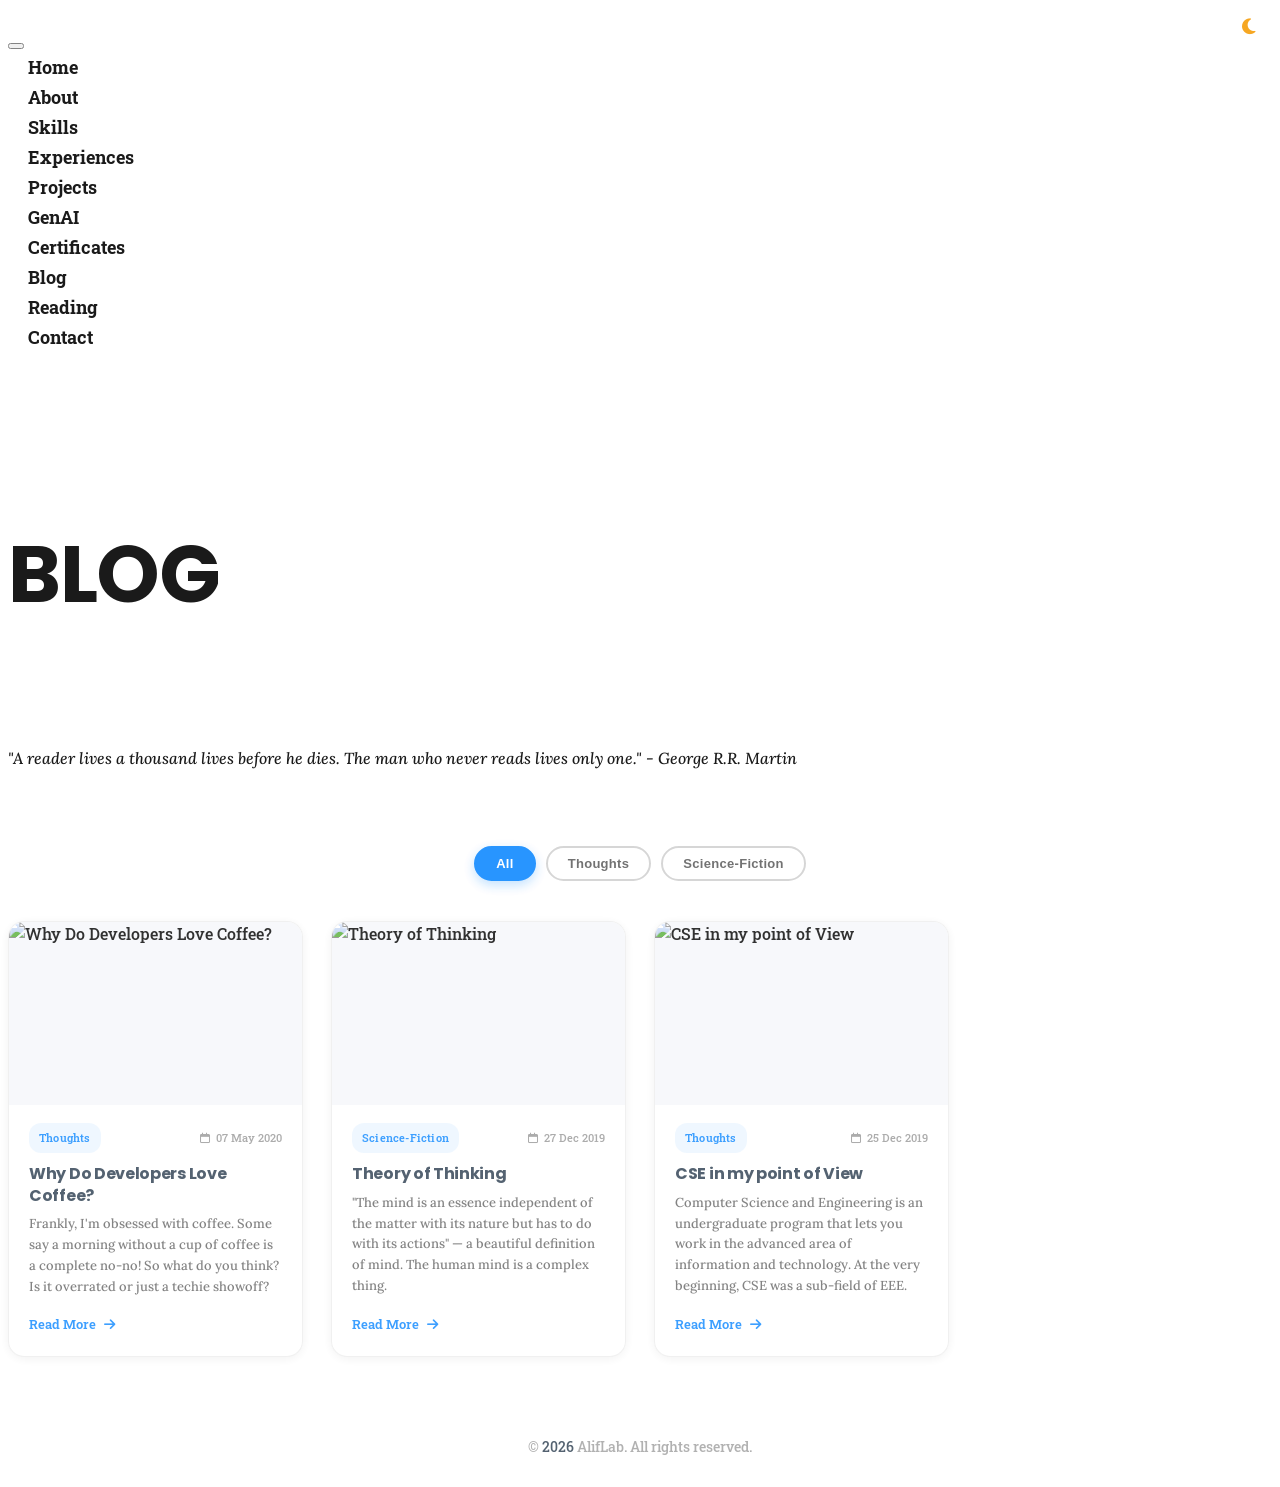
==== blog/index.html @ e78c0ab0 "Update branding references in HTML, README, and JavaScript files to reflect the new name "AlifLab" i" ====
<!DOCTYPE html>
<html lang="en">

<head>
  <title>Alif | Blog </title>
  <!-- Required meta tags -->
  <meta charset="utf-8">
  <meta name="description" content="aliflab blog" />
  <meta name="keywords" content="aliflab blogging blog tech-blog" />
  <meta name="developer" content="Ahmed Alif">
  <meta name="viewport" content="width=device-width, initial-scale=1, shrink-to-fit=no">

  <!-- FAV AND ICONS   -->
  <link rel="apple-touch-icon" sizes="180x180" href="../assets/images/favicon/new_favicon/apple-touch-icon.png">
  <link rel="icon" type="image/png" sizes="32x32" href="../assets/images/favicon/new_favicon/favicon-32x32.png">
  <link rel="icon" type="image/png" sizes="16x16" href="../assets/images/favicon/new_favicon/favicon-16x16.png">
  <link rel="shortcut icon" href="../assets/images/favicon/new_favicon/favicon.ico">
  <link rel="manifest" href="../assets/images/favicon/new_favicon/site.webmanifest">
  <meta name="msapplication-TileColor" content="#ffffff">
  <meta name="theme-color" content="#ffffff">

  <!-- Google Font-->
  <link href="https://fonts.googleapis.com/css?family=Roboto+Slab" rel="stylesheet">
  <!-- Blog theme fonts: Poppins (UI) + Lora (reading) -->
  <link rel="preconnect" href="https://fonts.gstatic.com" crossorigin>
  <link href="https://fonts.googleapis.com/css2?family=Lora:ital,wght@0,400;0,500;1,400;1,500&family=Poppins:wght@400;500;600;700&display=swap" rel="stylesheet">

  <!-- Font Awesome -->
  <link rel="stylesheet" href="https://cdnjs.cloudflare.com/ajax/libs/font-awesome/6.7.2/css/all.min.css">
  <!-- Bootstrap CSS -->
  <link rel="stylesheet" href="../assets/plugins/css/bootstrap.min.css">
  <!-- Animate CSS-->
  <link rel="stylesheet" href="../assets/plugins/css/animate.css">
  <!-- Owl Carousel CSS-->
  <link rel="stylesheet" href="../assets/plugins/css/owl.css">
  <!-- Fancybox-->
  <link rel="stylesheet" href="../assets/plugins/css/jquery.fancybox.min.css">

  <!-- JQuery -->
  <script src="https://ajax.googleapis.com/ajax/libs/jquery/3.4.1/jquery.min.js"></script>

  <!-- Custom CSS-->
  <link rel="stylesheet" href="../assets/css/styles.css">
  <link rel="stylesheet" href="../assets/css/responsive.css">

</head>

<body>
  <script>if(localStorage.getItem('theme')==='dark'){document.body.classList.add('dark-mode');}</script>

  <button class="theme-toggle-btn" id="themeToggle" aria-label="Switch to dark mode">
    <i class="fa-solid fa-moon"></i>
  </button>
  <!--
    ===================
       NAVIGATION
    ===================
    -->
  <header class="black-bg mh-header nav-scroll mh-xs-mobile-nav wow fadeInUp" id="mh-header">
    <div class="overlay"></div>
    <div class="container">
      <div class="row">
        <nav class="navbar navbar-expand-lg mh-nav nav-btn">
          <button class="navbar-toggler" type="button" data-toggle="collapse" data-target="#navbarSupportedContent" aria-controls="navbarSupportedContent" aria-expanded="false" aria-label="Toggle navigation">
            <span class="navbar-toggler-icon icon"></span>
          </button>

          <div class="collapse navbar-collapse" id="navbarSupportedContent">
            <ul class="navbar-nav mr-auto ml-auto">
              <li class="nav-item">
                <a class="nav-link" href="../index.html#mh-home">Home</a>
              </li>
              <li class="nav-item">
                <a class="nav-link" href="../index.html#mh-about">About</a>
              </li>
              <li class="nav-item">
                <a class="nav-link" href="../index.html#mh-skills">Skills</a>
              </li>
              <li class="nav-item">
                <a class="nav-link" href="../index.html#mh-experience">Experiences</a>
              </li>
              <li class="nav-item">
                <a class="nav-link" href="../index.html#mh-portfolio">Projects</a>
              </li>
              <li class="nav-item">
                <a class="nav-link" href="../index.html#mh-genai">GenAI</a>
              </li>
              <li class="nav-item">
                <a class="nav-link" href="../index.html#mh-certificate">Certificates</a>
              </li>
              <li class="nav-item">
                <a class="nav-link active" href="#">Blog</a>
              </li>
              <li class="nav-item">
                <a class="nav-link" href="../reading/index.html">Reading</a>
              </li>
              <li class="nav-item">
                <a class="nav-link" href="../index.html#mh-contact">Contact</a>
              </li>
            </ul>
          </div>
        </nav>
      </div>
    </div>
  </header>

  <!--
    ===================
       Blog heading
    ===================
    -->

  <section class="mh-home" id="mh-blog">
    <div class="img-foverlay img-color-overlay">
      <div class="container">
        <div class="row section-separator-second">
          <div class="mh-page-title text-center col-sm-12">
            <p class="blog-page-heading text-center">BLOG</p>
            <p class="blog-post-style"><em> "A reader lives a thousand lives before he dies. The man who never reads lives only one." - George R.R. Martin </em></p>
          </div>
        </div>
      </div>
    </div>
  </section>

  <!--
    ===================
       Blog Posts
    ===================
    -->
  <section id="blog" class="padding-top">
    <div class="container">

      <!-- Category filters -->
      <div class="blog-filters">
        <button class="blog-filter-btn active" data-filter="*">All</button>
        <button class="blog-filter-btn" data-filter="thoughts">Thoughts</button>
        <button class="blog-filter-btn" data-filter="science-fiction">Science-Fiction</button>
      </div>

      <div class="blog-grid" id="blog-list">

        <!-- Post 1 -->
        <a class="blog-card" href="why-do-developers-love-coffee.html" data-category="thoughts">
          <div class="blog-card-img-wrap">
            <img src="../assets/images/coffee.jpg" alt="Why Do Developers Love Coffee?" class="blog-card-img">
          </div>
          <div class="blog-card-body">
            <div class="blog-card-meta">
              <span class="blog-card-tag">Thoughts</span>
              <span class="blog-card-date"><i class="fa-regular fa-calendar"></i> 07 May 2020</span>
            </div>
            <h4 class="blog-card-title">Why Do Developers Love Coffee?</h4>
            <p class="blog-card-desc">Frankly, I'm obsessed with coffee. Some say a morning without a cup of coffee is a complete no-no! So what do you think? Is it overrated or just a techie showoff?</p>
            <span class="blog-card-readmore">Read More <i class="fa-solid fa-arrow-right"></i></span>
          </div>
        </a>

        <!-- Post 2 -->
        <a class="blog-card" href="theory-of-thinking.html" data-category="science-fiction">
          <div class="blog-card-img-wrap">
            <img src="../assets/images/TOT.jpg" alt="Theory of Thinking" class="blog-card-img">
          </div>
          <div class="blog-card-body">
            <div class="blog-card-meta">
              <span class="blog-card-tag">Science-Fiction</span>
              <span class="blog-card-date"><i class="fa-regular fa-calendar"></i> 27 Dec 2019</span>
            </div>
            <h4 class="blog-card-title">Theory of Thinking</h4>
            <p class="blog-card-desc">"The mind is an essence independent of the matter with its nature but has to do with its actions" — a beautiful definition of mind. The human mind is a complex thing.</p>
            <span class="blog-card-readmore">Read More <i class="fa-solid fa-arrow-right"></i></span>
          </div>
        </a>

        <!-- Post 3 -->
        <a class="blog-card" href="CSE-in-my-point-of-view.html" data-category="thoughts">
          <div class="blog-card-img-wrap">
            <img src="../assets/images/cse.jpg" alt="CSE in my point of View" class="blog-card-img">
          </div>
          <div class="blog-card-body">
            <div class="blog-card-meta">
              <span class="blog-card-tag">Thoughts</span>
              <span class="blog-card-date"><i class="fa-regular fa-calendar"></i> 25 Dec 2019</span>
            </div>
            <h4 class="blog-card-title">CSE in my point of View</h4>
            <p class="blog-card-desc">Computer Science and Engineering is an undergraduate program that lets you work in the advanced area of information and technology. At the very beginning, CSE was a sub-field of EEE.</p>
            <span class="blog-card-readmore">Read More <i class="fa-solid fa-arrow-right"></i></span>
          </div>
        </a>

      </div>

      <p class="blog-empty" id="blog-empty" hidden>No posts in this category yet.</p>

    </div>
  </section>
  <!--/#blog-->

  <!--
   ===================
       Footer
   ===================
  -->

  <footer>
    <div class="container">
      <div class="row section-separator">
        <div class="col-sm-12">
          <div class="ct-copyright wow fadeInUp ct-detail-text" data-wow-duration="0.8s" data-wow-delay="0.3s">
            <p><a href="#">&copy; <span id="year"></span><script>document.getElementById("year").textContent = new Date().getFullYear();</script> AlifLab. All rights reserved.</a></p>
          </div>
        </div>
      </div>
    </div>
  </footer>



  <!--
  ===================
      Back To Top
  ===================
  -->

  <button id="topButton" type="button" name="button"> <i class="fa-solid fa-arrow-up"></i> </button>
  <script type="text/javascript" src="../assets/js/top.js"></script>

  <!-- particle backgound js files -->

  <div id="particles-js"></div>
  <script type="text/javascript" src="../assets/js/particles.js"></script>
  <script type="text/javascript" src="../assets/js/app.js"></script>

  <!--
  ==============
  * JS Files *
  ==============
  -->

  <!-- jQuery first, then Popper.js, then Bootstrap JS -->

  <!-- jQuery -->
  <script src="https://cdnjs.cloudflare.com/ajax/libs/jquery/2.1.3/jquery.min.js"></script>
  <!-- popper -->
  <script src="https://cdnjs.cloudflare.com/ajax/libs/popper.js/1.12.9/umd/popper.min.js"></script>
  <!-- bootstrap -->
  <script src="https://maxcdn.bootstrapcdn.com/bootstrap/4.0.0/js/bootstrap.min.js"></script>
  <!-- owl carousel -->
  <script src="../assets/plugins/js/owl.carousel.js"></script>
  <!-- validator -->
  <script src="../assets/plugins/js/validator.min.js"></script>
  <!-- wow -->
  <script src="../assets/plugins/js/wow.min.js"></script>
  <!-- mixin js-->
  <script src="../../cdn.jsdelivr.net/jquery.mixitup/latest/jquery.mixitup.min.js"></script>
  <!-- circle progress-->
  <script src="../assets/plugins/js/circle-progress.js"></script>
  <!-- jquery nav -->
  <script src="../assets/plugins/js/jquery.nav.js"></script>
  <!-- Fancybox js-->
  <script src="../assets/plugins/js/jquery.fancybox.min.js"></script>
  <!-- isotope js-->
  <script src="../assets/plugins/js/isotope.pkgd.js"></script>
  <script src="../assets/plugins/js/packery-mode.pkgd.js"></script>
  <!-- Custom Scripts-->
  <script src="../assets/js/custom-scripts.js"></script>

  <!-- Theme toggle -->
  <script src="../assets/myjs/theme-toggle.js"></script>

  <!-- Blog category filter -->
  <script>
    (function () {
      var buttons = document.querySelectorAll('.blog-filter-btn');
      var cards = document.querySelectorAll('#blog-list .blog-card');
      var empty = document.getElementById('blog-empty');

      function applyFilter(filter) {
        var visible = 0;
        cards.forEach(function (card) {
          var match = filter === '*' || card.getAttribute('data-category') === filter;
          card.classList.toggle('blog-hidden', !match);
          if (match) visible++;
        });
        if (empty) empty.hidden = visible !== 0;
      }

      buttons.forEach(function (btn) {
        btn.addEventListener('click', function () {
          buttons.forEach(function (b) { b.classList.remove('active'); });
          btn.classList.add('active');
          applyFilter(btn.getAttribute('data-filter'));
        });
      });
    })();
  </script>

</body>

</html>
---- assets/css/styles.css ----
/*-------------
[Table of contents]

[ DEFULT INDEX NUMBER ]

1.  GENERAL CSS
2.  NAVBAR
4.  HOME
5.  SERVICE
6.  ABOUT
7.  TESTIMONIAL
8.  FAQ
9.  QUATE
10. SUBSCRIBE
11. PRICING
12. BLOG
13. FOOTER
14. COPYRIGHT


-------------------------------------------------------------------*/
/*------------------------------------------------------------------
[ Color codes ]

    [ Text and Background Color ]
        Main color 1:       #1089ff
        Main color 2:       #009688
        Main color 3:       #9c27b0
        Main color 4:       #ff4081
        Background 1:       #FFFFFF
        Background 2:       #F6F6F6
        Shadow color:       #000000;



-------------------------------------------------------------------*/
/*------------------------------------------------------------------
[Typography]


    [ There are using two different font typography ]
        Typography 1: Robotu font;
        Typography 2: Montserrat font;
        Typography 3: Roboto Slab font;

    [ Other Typography style are same ]
    Body :
        font-style:     normal;
        font-size:      15px;

    h2:
        font-size: 48px;
        line-height: 55px;

    h3:
        font-size: 30px;
        line-height: 40px;

    h4:
        font-size: 20px;
        font-weight: 600;

    p:
        font-size: 18px;
        line-height: 30px;


-------------------------------------------------------------------*/
/*
================
 VARIABLES
================
*/
* {
  -webkit-font-smoothing: antialiased;
  -moz-osx-font-smoothing: grayscale; }

.shadow-1 {
  -webkit-box-shadow: 0 2px 5px 0 rgba(0, 0, 0, 0.16), 0 2px 10px 0 rgba(0, 0, 0, 0.12);
  -moz-box-shadow: 0 2px 5px 0 rgba(0, 0, 0, 0.16), 0 2px 10px 0 rgba(0, 0, 0, 0.12);
  box-shadow: 0 2px 5px 0 rgba(0, 0, 0, 0.16), 0 2px 10px 0 rgba(0, 0, 0, 0.12); }

/**
 * -------------------
 *  Defult CSS
 * -------------------
 */
html {
  text-rendering: optimizeLegibility;
  -webkit-font-smoothing: antialiased; }

body {
  font-family: "Roboto Slab", sans-serif;
  /* font-size: 14px; */
  font-style: none;
  line-height: 24px;
  font-weight: 500;
  overflow-x: hidden !important;
  text-align: left;
  position: relative;
  color: #999999;
  opacity: 0.9; }

h1, h2, h3, h4, h5, h6 {
  font-family: "Roboto Slab", sans-serif;

 }

p {
  opacity: 1;
 }

.nav li a {
  text-decoration: none !important;
  display: inline-block;
  cursor: pointer;
  padding: 0px;
  background-color: transparent;
  -moz-transition: color 0.3s ease;
  -o-transition: color 0.3s ease;
  -webkit-transition: color 0.3s ease;
  transition: color 0.3s ease; }
  .nav li a:hover {
    background-color: transparent; }
  .nav li a:focus {
    background-color: transparent;
    outline: 0 !important; }

a {
  text-decoration: none !important;
  cursor: pointer;
  padding: 0px;
  background-color: transparent;
  -moz-transition: color 0.3s ease;
  -o-transition: color 0.3s ease;
  -webkit-transition: color 0.3s ease;
  transition: color 0.3s ease;
  color: #000;
  opacity: 0.9; }
  a:hover {
    background-color: transparent; }
  a:focus {
    background-color: transparent;
    outline: 0 !important; }

.center {
  float: none;
  margin: 0 auto;
  text-align: center; }

/**
 * ---------------------
 *  Defult Halping Class
 * ---------------------
 */
.overflow {
  overflow: hidden; }

.relative {
  position: relative; }

.display-table {
  display: table;
  width: 100%;
  height: 100%; }

.display-flex {
  display: flex;
  flex: 1; }

.vertical-middle {
  display: table-cell;
  float: none;
  vertical-align: middle; }

/**
 * --------------------------------------
 *  Video Section Background Defult Style
 * --------------------------------------
 */
.section-video {
  position: fixed;
  top: 0;
  bottom: 0;
  left: 0;
  right: 0;
  min-height: 100%;
  min-width: 100%;
  overflow: hidden;
  z-index: -1; }
  .section-video .bgvid {
    position: absolute;
    top: 0;
    left: 0;
    min-height: 100%;
    min-width: 100%;
    background-size: cover;
    -o-background-size: cover;
    -moz-background-size: cover;
    -webkit-background-size: cover; }

.body-video-bg > .section-video {
  position: fixed;
  top: 0;
  left: 0; }

.section-title {
  text-align: center; }
  .section-title h3 {
    font-size: 30px;
    line-height: 40px;
    color: #fff;
    font-weight: bold;
    margin-bottom: 60px; }

/**
 * ------------------------------------
 *  Every Section Headline Defult Class
 * ------------------------------------
 */
.section-heading {
  display: block;
  margin: 0; }

.section-header {
  margin-bottom: 100px;
  text-align: center; }
  .section-header .sub-heading {
    font-size: 22px;
    line-height: 30px;
    font-weight: 300;
    text-transform: uppercase;
    margin: 0 0 10px 0; }
  .section-header.text-left,
  .section-header.text-left * {
    text-align: left; }
  .section-header.text-right,
  .section-header.text-right * {
    text-align: right; }

.section-header-separator {
  position: relative;
  width: 145px;
  margin: 5px auto;
  display: inline-block; }
  .section-header-separator .icon {
    font-size: 48px;
    text-align: center !important; }
  .section-header-separator::before, .section-header-separator::after {
    content: '';
    position: absolute;
    width: 57px;
    height: 2px;
    top: 25px; }
  .section-header-separator::before {
    left: 0; }
  .section-header-separator::after {
    right: 0; }

.v-middle {
  display: -webkit-flex;
  display: -moz-flex;
  display: -ms-flexbox;
  display: flex;
  align-items: center;
  -webkit-align-items: center;
  justify-content: center;
  -webkit-justify-content: center;
  flex-direction: row;
  -webkit-flex-direction: row; }

.mini-separator {
  padding: 20px 0; }

  section {
    padding: 10px 0;
    padding-bottom: 30px;
}

/**
 * ---------------------
 *   Defult Button Style
 * ---------------------
 */
.btn {
  -moz-transition: color 0.3s ease;
  -o-transition: color 0.3s ease;
  -webkit-transition: color 0.3s ease;
  transition: color 0.3s ease;
  outline: 0;
  padding: 8px 30px;
  font-weight: bold;
  border-radius: 20px; }
  .btn:last-child {
    margin-right: 0px !important; }
  .btn .icon {
    position: relative;
    top: 2px; }
    .btn .icon img {
      position: relative;
      top: -3px;
      width: 14px; }
  .btn.btn-fill {
    background-color: #1089ff;
    color: #fff; }
  .btn.left-icon .icon {
    margin-right: 15px; }
  .btn.right-icon .icon {
    margin-left: 15px; }
  .btn.btn-border {
    background-color: transparent; }
  .btn.white-btn-border {
    background-color: transparent;
    border-color: #fff; }
  .btn.btn-round {
    padding: 15px;
    border-radius: 50%;
    width: 65px;
    height: 65px;
    font-size: 24px;
    text-align: center; }
    .btn.btn-round .icon {
      top: 7px; }
  .btn.apple, .btn.androad {
    -webkit-border-radius: 3px !important;
    -moz-border-radius: 3px !important;
    border-radius: 3px !important;
    padding: 9px 28px;
    height: 82px; }
    .btn.apple img, .btn.androad img {
      width: 35px;
      height: 100%;
      float: left; }
    .btn.apple .icon, .btn.androad .icon {
      font-size: 60px;
      float: left; }
    .btn.apple span, .btn.androad span {
      display: block;
      -moz-transition: color 0.3s ease;
      -o-transition: color 0.3s ease;
      -webkit-transition: color 0.3s ease;
      transition: color 0.3s ease; }
    .btn.apple .group, .btn.androad .group {
      float: right; }
    .btn.apple .big,
    .btn.apple .small, .btn.androad .big,
    .btn.androad .small {
      text-align: left;
      margin-left: 7px;
      line-height: 30px; }
    .btn.apple .big, .btn.androad .big {
      font-size: 24px;
      font-weight: 400; }
    .btn.apple .small, .btn.androad .small {
      font-size: 16px; }

.btn.active.focus,
.btn.active:focus,
.btn.focus,
.btn:active.focus,
.btn:active:focus,
.btn:focus {
  outline: thin dotted;
  outline: 0px auto -webkit-focus-ring-color !important;
  outline-offset: -2px; }

.btn-text-link {
  padding: 50px 0 0 0;
  text-align: center; }
  .btn-text-link a {
    margin-left: 10px; }

/**
 * -----------------
 * Social Icon Style
 * -----------------
 */
.social-icon {
  display: inline-block; }
  .social-icon li {
    list-style: none;
    float: left;
    margin-bottom: 0px;
    margin-right: 8px; }
    .social-icon li a {
      text-align: center;
      width: 45px;
      height: 45px;
      padding: 10px;
      border-radius: 50%; }
    .social-icon li:last-child a {
      margin-right: 0px; }


/**
 * -----------------------------------
 * Subscription and contact  "MESSAGE"
 * -----------------------------------
 */
.subscription-success,
.subscription-failed,
.email-success,
.email-failed,
.email-loading {
  font-size: 15px;
  display: none;
  text-align: center !important;
  padding: 10px !important; }

.email-loading {
  color: #52B8FF; }
  .email-loading img {
    width: 15px;
    position: relative;
    top: -2px; }

.subscription-failed,
.email-failed {
  color: #FF5252 !important; }
  .subscription-failed .icon,
  .email-failed .icon {
    font-size: 20px;
    position: relative;
    top: 5px; }

.subscription-success,
.email-success {
  color: #56CC35; }

.subscription-failed .icon,
.email-failed .icon,
.subscription-success .icon,
.email-success .icon {
  font-size: 20px;
  position: relative;
  top: 5px; }


#resultMessage {
    color: green;
    background-color: #ccffcc;
    padding: 10px;
    margin-top: 10px;
    border-radius: 5px;
    display: none; /* Start hidden */
}

/**
 * ------------------
 * list
 * ------------------
 */
ul {
  margin: 0;
  padding: 0; }
  ul li {
    list-style-type: none; }

.f-top{
  padding: 15px;
  font-size: 0.85em;
}

/**
 * =================
 * CONTAINER HALF CONTENT
 * =================
 */
.content-half {
  position: relative; }

.container-half-left {
  left: 0;
  background-position: center right; }

.container-half-right {
  right: 0;
  background-position: center left; }

.vertical-middle-content {
  display: -webkit-flex;
  display: -moz-flex;
  display: -ms-flexbox;
  display: flex;
  align-items: center;
  -webkit-align-items: center;
  justify-content: center;
  -webkit-justify-content: center;
  flex-direction: row;
  -webkit-flex-direction: row; }

/**
 * ---------------------------------
 *  Section Background Size Property
 * ---------------------------------
 */
.bg-cover {
  -webkit-background-size: cover;
  -moz-background-size: cover;
  -o-background-size: cover;
  background-size: cover;
  background-position: 50% 50%;
  background-attachment: initial;
  background-repeat: no-repeat; }

.dark-bg {
  background-color: #202026; }

.section-separator {
  padding: 20px 0; }

.section-separator-second {
  padding-bottom: 20px;
}

.home-section-separator {
  padding-top: 20px;
  padding-bottom: 20px; }

.bg-black {
  background-color: #000; }

.form-control {
  -webkit-box-shadow: 0 0px 2px 0 rgba(255, 255, 255, 0.16), 0 0px 2px 0 rgba(255, 255, 255, 0.12);
  -moz-box-shadow: 0 0px 2px 0 rgba(255, 255, 255, 0.16), 0 0px 2px 0 rgba(255, 255, 255, 0.12);
  box-shadow: 0 0px 2px 0 rgba(255, 255, 255, 0.16), 0 0px 2px 0 rgba(255, 255, 255, 0.12);
  background-color: transparent;
  border-color: transparent;
  margin-bottom: 20px;
  height: 50px;
  line-height: 50px; }
  .form-control:focus {
    -webkit-box-shadow: 0 0px 2px 0 rgba(255, 255, 255, 0.16), 0 0px 2px 0 rgba(255, 255, 255, 0.12);
    -moz-box-shadow: 0 0px 2px 0 rgba(255, 255, 255, 0.16), 0 0px 2px 0 rgba(255, 255, 255, 0.12);
    box-shadow: 0 0px 2px 0 rgba(255, 255, 255, 0.16), 0 0px 2px 0 rgba(255, 255, 255, 0.12);
    background-color: transparent; }

.p-200 {
  padding: 0 200px; }

.img-overlay {
  background-image: url(../images/footer-bg.png);
  background-size: cover;
  background-size: cover;
  background-repeat: no-repeat;
  margin: 0 auto;
  background-position: center center; }

.image-bg {
  background-size: cover;
  background-size: cover;
  background-repeat: no-repeat;
  margin: 0 auto;
  background-position: center center; }

.home-2-img {
  background-image: url(../images/home-bg-img.jpg); }

.featured-img-one {
  background-image: url(../images/home-bg-img.jpg); }

.award-img{
  background-image: url(../images/award.jpg);
}

.featured-img-two {
  background-image: url(../images/extra-feature-bg.jpg); }

.mt-30 {
  margin-top: 30px; }

button {
  outline: 0; }
  button:hover {
    outline: 0; }
  button:focus {
    outline: 0; }

.btn {
  outline: 0; }
  .btn:hover {
    outline: 0; }
  .btn:focus {
    outline: 0; }

.round-image {
  border-radius: 50%; }

.form-control {
  padding: 20px;
  -webkit-box-shadow: 0 0px 2px 0 rgba(255, 255, 255, 0.8), 0 0px 1px 1px rgba(255, 255, 255, 0.8);
  -moz-box-shadow: 0 0px 2px 0 rgba(255, 255, 255, 0.8), 0 0px 1px 1px rgba(255, 255, 255, 0.8);
  box-shadow: 0 0px 2px 0 rgba(255, 255, 255, 0.8), 0 0px 1px 1px rgba(255, 255, 255, 0.8); }
  .form-control:focus {
    -webkit-box-shadow: 0 0px 2px 0 rgba(255, 255, 255, 0.8), 0 0px 1px 1px rgba(255, 255, 255, 0.8);
    -moz-box-shadow: 0 0px 2px 0 rgba(255, 255, 255, 0.8), 0 0px 1px 1px rgba(255, 255, 255, 0.8);
    box-shadow: 0 0px 2px 0 rgba(255, 255, 255, 0.8), 0 0px 1px 1px rgba(255, 255, 255, 0.8);
    border-color: transparent; }

.contact-message {
  -webkit-box-shadow: 0 0px 2px 0 rgba(255, 255, 255, 0.8), 0 0px 1px 1px rgba(255, 255, 255, 0.8);
  -moz-box-shadow: 0 0px 2px 0 rgba(255, 255, 255, 0.8), 0 0px 1px 1px rgba(255, 255, 255, 0.8);
  box-shadow: 0 0px 2px 0 rgba(255, 255, 255, 0.8), 0 0px 1px 1px rgba(255, 255, 255, 0.8);
  background-color: transparent;
  border-color: transparent;
  margin-bottom: 20px;
  width: 100%;
  padding: 20px;
  outline: 0; }
  .contact-message:focus {
    -webkit-box-shadow: 0 0px 2px 0 rgba(255, 255, 255, 0.8), 0 0px 1px 1px rgba(255, 255, 255, 0.8);
    -moz-box-shadow: 0 0px 2px 0 rgba(255, 255, 255, 0.8), 0 0px 1px 1px rgba(255, 255, 255, 0.8);
    box-shadow: 0 0px 2px 0 rgba(255, 255, 255, 0.8), 0 0px 1px 1px rgba(255, 255, 255, 0.8);
    border-color: transparent; }

/**
 * -----------------
 * General CSS
 * -----------------
 */
.h1, .h2, .h3, .h4, .h5, .h6, h1, h2, h3, h4, h5, h6 {
  font-weight: bold; }

.white-vertion.black-bg {
  background-color: #fff; }
.white-vertion .section-loader {
  background: #fff; }
.white-vertion ::placeholder {
  color: #000; }
.white-vertion a {
  color: #000; }
.white-vertion h2 {
  color: #000; }
.white-vertion h3 {
  color: #000; }
.white-vertion h4 {
  color: #000; }
.white-vertion h5 {
  color: #000; }
.white-vertion h6 {
  color: #000; }
.white-vertion p {
  color: #000; }
.white-vertion address {
  color: #000; }
.white-vertion span {
  color: #000; }
.white-vertion ul li {
  color: #000; }
.white-vertion div {
  color: #000; }
.white-vertion .form-control {
  color: #fff; }
.white-vertion .contact-message {
  color: #fff; }
.white-vertion .nav-strict {
  background-color: #fff; }
.white-vertion .img-color-overlay {
  background-color: rgba(255, 255, 255, 0.9); }
.white-vertion .dark-bg {
  background-color: #fff; }
.white-vertion .mh-home .mh-header-info .mh-promo span {
  color: #fff; }
.white-vertion .mh-project-gallery .grid-item figure figcaption a {
  color: #fff; }
.white-vertion .mh-project-gallery .grid-item figure figcaption .title {
  color: #fff; }
.white-vertion .mh-project-gallery .grid-item figure figcaption .sub-title {
  color: #fff; }
.white-vertion .mh-portfolio-modal {
  background: #fff; }
.white-vertion .page-item.active .page-link {
  background-color: #fff;
  border-color: #fff;
  color: #1089ff; }
.white-vertion .navbar-toggler .icon,
.white-vertion .navbar-toggler .icon::after,
.white-vertion .navbar-toggler .icon::before {
  background-color: #000; }
.white-vertion .mh-header .navbar-nav li a {
  color: #000;
  opacity: 0.8; }
.white-vertion .mh-home .mh-header-info .social-icon li .fa:hover {
  background-color: #000; }
.white-vertion h1, .white-vertion h2, .white-vertion h3, .white-vertion h4, .white-vertion h5, .white-vertion h6, .white-vertion p, .white-vertion address, .white-vertion span, .white-vertion q {
  opacity: 0.8; }
.white-vertion .mh-header .navbar-nav li.active a {
  padding-right: 0;
  padding-left: 0;
  border-color: #000; }
.white-vertion .mh-header.nav-3 .navbar-nav li.active a {
  border-color: transparent; }
.white-vertion .mh-footer .form-control {
  -webkit-box-shadow: 0 0px 1px 0 rgba(40, 40, 40, 0.8), 0 0px 1px 0px rgba(40, 40, 40, 0.8);
  -moz-box-shadow: 0 0px 1px 0 rgba(40, 40, 40, 0.8), 0 0px 1px 0px rgba(40, 40, 40, 0.8);
  box-shadow: 0 0px 1px 0 rgba(40, 40, 40, 0.8), 0 0px 1px 0px rgba(40, 40, 40, 0.8);
  color: #000; }
  .white-vertion .mh-footer .form-control:focus {
    -webkit-box-shadow: 0 0px 1px 0 rgba(40, 40, 40, 0.8), 0 0px 1px 0px rgba(40, 40, 40, 0.8);
    -moz-box-shadow: 0 0px 1px 0 rgba(40, 40, 40, 0.8), 0 0px 1px 0px rgba(40, 40, 40, 0.8);
    box-shadow: 0 0px 1px 0 rgba(40, 40, 40, 0.8), 0 0px 1px 0px rgba(40, 40, 40, 0.8); }
.white-vertion .mh-footer .contact-message {
  -webkit-box-shadow: 0 0px 1px 0 rgba(40, 40, 40, 0.8), 0 0px 1px 0px rgba(40, 40, 40, 0.8);
  -moz-box-shadow: 0 0px 1px 0 rgba(40, 40, 40, 0.8), 0 0px 1px 0px rgba(40, 40, 40, 0.8);
  box-shadow: 0 0px 1px 0 rgba(40, 40, 40, 0.8), 0 0px 1px 0px rgba(40, 40, 40, 0.8);
  color: #000; }
  .white-vertion .mh-footer .contact-message:focus {
    -webkit-box-shadow: 0 0px 1px 0 rgba(40, 40, 40, 0.8), 0 0px 1px 0px rgba(40, 40, 40, 0.8);
    -moz-box-shadow: 0 0px 1px 0 rgba(40, 40, 40, 0.8), 0 0px 1px 0px rgba(40, 40, 40, 0.8);
    box-shadow: 0 0px 1px 0 rgba(40, 40, 40, 0.8), 0 0px 1px 0px rgba(40, 40, 40, 0.8); }
.white-vertion .mh-footer-2 .form-control {
  -webkit-box-shadow: 0 0px 1px 0 rgba(40, 40, 40, 0.8), 0 0px 1px 0px rgba(40, 40, 40, 0.8);
  -moz-box-shadow: 0 0px 1px 0 rgba(40, 40, 40, 0.8), 0 0px 1px 0px rgba(40, 40, 40, 0.8);
  box-shadow: 0 0px 1px 0 rgba(40, 40, 40, 0.8), 0 0px 1px 0px rgba(40, 40, 40, 0.8); }
  .white-vertion .mh-footer-2 .form-control:focus {
    -webkit-box-shadow: 0 0px 1px 0 rgba(40, 40, 40, 0.8), 0 0px 1px 0px rgba(40, 40, 40, 0.8);
    -moz-box-shadow: 0 0px 1px 0 rgba(40, 40, 40, 0.8), 0 0px 1px 0px rgba(40, 40, 40, 0.8);
    box-shadow: 0 0px 1px 0 rgba(40, 40, 40, 0.8), 0 0px 1px 0px rgba(40, 40, 40, 0.8); }
.white-vertion .mh-footer-2 .contact-message {
  -webkit-box-shadow: 0 0px 1px 0 rgba(40, 40, 40, 0.8), 0 0px 1px 0px rgba(40, 40, 40, 0.8);
  -moz-box-shadow: 0 0px 1px 0 rgba(40, 40, 40, 0.8), 0 0px 1px 0px rgba(40, 40, 40, 0.8);
  box-shadow: 0 0px 1px 0 rgba(40, 40, 40, 0.8), 0 0px 1px 0px rgba(40, 40, 40, 0.8); }
  .white-vertion .mh-footer-2 .contact-message:focus {
    -webkit-box-shadow: 0 0px 1px 0 rgba(40, 40, 40, 0.8), 0 0px 1px 0px rgba(40, 40, 40, 0.8);
    -moz-box-shadow: 0 0px 1px 0 rgba(40, 40, 40, 0.8), 0 0px 1px 0px rgba(40, 40, 40, 0.8);
    box-shadow: 0 0px 1px 0 rgba(40, 40, 40, 0.8), 0 0px 1px 0px rgba(40, 40, 40, 0.8); }
.white-vertion .mh-blog .mh-blog-item .blog-inner h2 a {
  color: #000; }
.white-vertion .shadow-1 {
  box-shadow: 0px 10px 20px 4px #00000015; }
.white-vertion .mh-pricing .mh-pricing {
  box-shadow: 0px 10px 20px 4px #00000015; }
.white-vertion .mh-blog .mh-blog-item {
  box-shadow: 0px 10px 20px 4px #00000015; }
.white-vertion .mh-experince .mh-education-deatils .mh-education-item {
  box-shadow: 0px 10px 20px 4px #00000015; }
.white-vertion .mh-work .mh-experience-deatils .mh-work-item {
  box-shadow: 0px 10px 20px 4px #00000015; }

.dark-vertion {
  opacity: 0.9; }
  .dark-vertion.black-bg {
    background-color: #100e17; }
  .dark-vertion .section-loader {
    background: #100e17; }
  .dark-vertion ::placeholder {
    color: #100e17; }
  .dark-vertion a {
    color: #100e17; }
  .dark-vertion h2 {
    color: #100e17; }
  .dark-vertion h3 {
    color: #100e17; }
  .dark-vertion h4 {
    color: #100e17; }
  .dark-vertion h5 {
    color: #100e17; }
  .dark-vertion h6 {
    color: #100e17; }
  .dark-vertion p {
    color: #100e17; }
  .dark-vertion address {
    color: #100e17; }
  .dark-vertion span {
    color: #100e17; }
  .dark-vertion div {
    color: #100e17; }
  .dark-vertion ul li {
    color: #100e17; }
  .dark-vertion .form-control {
    color: #100e17; }
  .dark-vertion .contact-message {
    color: #100e17; }
  .dark-vertion .nav-strict {
    background-color: #202026; }
  .dark-vertion .img-color-overlay {
    background-color: rgba(0, 0, 0, 0.9); }
  .dark-vertion .mh-home .mh-header-info .social-icon li .fa:hover {
    background-color: #fff; }
  .dark-vertion .page-item.active .page-link {
    background-color: #fff;
    border-color: #fff;
    color: #1089ff; }
  .dark-vertion .navbar-toggler .icon,
  .dark-vertion .navbar-toggler .icon::after,
  .dark-vertion .navbar-toggler .icon::before {
    background-color: #fff; }
  .dark-vertion .mh-header .navbar-nav li.active a {
    border-color: #fff;
    padding-right: 0;
    padding-left: 0; }
  .dark-vertion .mh-header.nav-3 .navbar-nav li.active a {
    border-color: transparent; }
  .dark-vertion .mh-footer .form-control {
    -webkit-box-shadow: 0 0px 2px 0 rgba(255, 255, 255, 0.8), 0 0px 1px 1px rgba(255, 255, 255, 0.8);
    -moz-box-shadow: 0 0px 2px 0 rgba(255, 255, 255, 0.8), 0 0px 1px 1px rgba(255, 255, 255, 0.8);
    box-shadow: 0 0px 2px 0 rgba(255, 255, 255, 0.8), 0 0px 1px 1px rgba(255, 255, 255, 0.8); }
    .dark-vertion .mh-footer .form-control:focus {
      -webkit-box-shadow: 0 0px 2px 0 rgba(255, 255, 255, 0.8), 0 0px 1px 1px rgba(255, 255, 255, 0.8);
      -moz-box-shadow: 0 0px 2px 0 rgba(255, 255, 255, 0.8), 0 0px 1px 1px rgba(255, 255, 255, 0.8);
      box-shadow: 0 0px 2px 0 rgba(255, 255, 255, 0.8), 0 0px 1px 1px rgba(255, 255, 255, 0.8); }
  .dark-vertion .mh-footer .contact-message {
    -webkit-box-shadow: 0 0px 2px 0 rgba(255, 255, 255, 0.8), 0 0px 1px 1px rgba(255, 255, 255, 0.8);
    -moz-box-shadow: 0 0px 2px 0 rgba(255, 255, 255, 0.8), 0 0px 1px 1px rgba(255, 255, 255, 0.8);
    box-shadow: 0 0px 2px 0 rgba(255, 255, 255, 0.8), 0 0px 1px 1px rgba(255, 255, 255, 0.8); }
    .dark-vertion .mh-footer .contact-message:focus {
      -webkit-box-shadow: 0 0px 2px 0 rgba(255, 255, 255, 0.8), 0 0px 1px 1px rgba(255, 255, 255, 0.8);
      -moz-box-shadow: 0 0px 2px 0 rgba(255, 255, 255, 0.8), 0 0px 1px 1px rgba(255, 255, 255, 0.8);
      box-shadow: 0 0px 2px 0 rgba(255, 255, 255, 0.8), 0 0px 1px 1px rgba(255, 255, 255, 0.8); }
  .dark-vertion .mh-footer-2 .form-control {
    -webkit-box-shadow: 0 0px 2px 0 rgba(255, 255, 255, 0.8), 0 0px 1px 1px rgba(255, 255, 255, 0.8);
    -moz-box-shadow: 0 0px 2px 0 rgba(255, 255, 255, 0.8), 0 0px 1px 1px rgba(255, 255, 255, 0.8);
    box-shadow: 0 0px 2px 0 rgba(255, 255, 255, 0.8), 0 0px 1px 1px rgba(255, 255, 255, 0.8); }
    .dark-vertion .mh-footer-2 .form-control:focus {
      -webkit-box-shadow: 0 0px 2px 0 rgba(255, 255, 255, 0.8), 0 0px 1px 1px rgba(255, 255, 255, 0.8);
      -moz-box-shadow: 0 0px 2px 0 rgba(255, 255, 255, 0.8), 0 0px 1px 1px rgba(255, 255, 255, 0.8);
      box-shadow: 0 0px 2px 0 rgba(255, 255, 255, 0.8), 0 0px 1px 1px rgba(255, 255, 255, 0.8); }
  .dark-vertion .mh-footer-2 .contact-message {
    -webkit-box-shadow: 0 0px 2px 0 rgba(255, 255, 255, 0.8), 0 0px 1px 1px rgba(255, 255, 255, 0.8);
    -moz-box-shadow: 0 0px 2px 0 rgba(255, 255, 255, 0.8), 0 0px 1px 1px rgba(255, 255, 255, 0.8);
    box-shadow: 0 0px 2px 0 rgba(255, 255, 255, 0.8), 0 0px 1px 1px rgba(255, 255, 255, 0.8); }
    .dark-vertion .mh-footer-2 .contact-message:focus {
      -webkit-box-shadow: 0 0px 2px 0 rgba(255, 255, 255, 0.8), 0 0px 1px 1px rgba(255, 255, 255, 0.8);
      -moz-box-shadow: 0 0px 2px 0 rgba(255, 255, 255, 0.8), 0 0px 1px 1px rgba(255, 255, 255, 0.8);
      box-shadow: 0 0px 2px 0 rgba(255, 255, 255, 0.8), 0 0px 1px 1px rgba(255, 255, 255, 0.8); }
  .dark-vertion .mh-work .mh-experience-deatils .mh-work-item {
    -webkit-box-shadow: -1rem 0 3rem #000;
    box-shadow: -1rem 0 3rem #000; }
  .dark-vertion .mh-pricing .mh-pricing {
    -webkit-box-shadow: -1rem 0 3rem #000;
    box-shadow: -1rem 0 3rem #000; }
  .dark-vertion .mh-blog .mh-blog-item {
    -webkit-box-shadow: -1rem 0 3rem #000;
    box-shadow: -1rem 0 3rem #000; }
  .dark-vertion .mh-footer-address .mh-address-footer-item {
    -webkit-box-shadow: -1rem 0 3rem #000;
    box-shadow: -1rem 0 3rem #000; }
  .dark-vertion .mh-experince .mh-education-deatils .mh-education-item {
    -webkit-box-shadow: -1rem 0 3rem #000;
    box-shadow: -1rem 0 3rem #000; }
  .dark-vertion .mh-service .mh-service-item {
    -webkit-box-shadow: -1rem 0 3rem #000;
    box-shadow: -1rem 0 3rem #000; }

  .dark-vertion .mh-home .profile-img img {
    border: 20px solid rgba(0, 0, 0, 0.4); }
  .dark-vertion .mh-home .img-border {
    border: 20px solid rgba(0, 0, 0, 0.9); }

  .dark-vertion .candidatos .parcial .progressBar {
    background: rgba(199, 198, 198, 0.6); }
  .dark-vertion .mh-progress path:nth-child(1) {
    stroke: rgba(255, 255, 255, 0.5); }

.mh-rtl {
  text-align: right; }
  .mh-rtl .mh-work .mh-experience-deatils
  .mh-work-item .work-responsibility
  li .fa {
    margin-left: 10px; }
  .mh-rtl .mh-blog-post-info ul li strong {
    margin-left: 6px; }
  .mh-rtl .mh-footer .form-control {
    text-align: right; }
  .mh-rtl .mh-footer .contact-message {
    text-align: right; }

body {
  -moz-transition: 0.3s;
  -o-transition: 0.3s;
  -webkit-transition: 0.3s;
  transition: 0.3s; }


/*
  ================
   Background Particles Animation
  ================
*/

#particles-js{
      height: 100%;
      position: fixed;
      top: 0%;
      right: 0%;
      bottom: 0%;
      left: 0%;
      z-index: -1;

  }

  /*
    ================
     Back to top button
    ================
  */
#topButton{
  text-align: center;
  vertical-align:middle;
  display:inline-block;
  position: fixed;
  bottom: 4%;
  right: 4%;
  font-size: 90%;
  width: 50px;
  height: 50px;
  background-color: #1089ff;
  background-repeat:no-repeat;
  color: #fff;
  border-radius: 100%;
  border-color: transparent;
  cursor: pointer;
  display: none;
}

.fa-arrow-up{
  line-height: inherit;
}

/*
    ==============
    Navigation
    ==============
*/
/*---------------------------------------------------------------------*/
/* Loader
/*---------------------------------------------------------------------*/
.section-loader {
  position: fixed;
  display: flex;
  align-items: center;
  justify-content: center;
  width: 100%;
  height: 100vh;
  z-index: 9999999; }

.section-loader .loader {
  position: relative; }

.section-loader .loader div {
  box-sizing: content-box;
  position: absolute;
  border-width: 4px;
  border-style: solid;
  opacity: 1;
  border-radius: 50%;
  -webkit-animation: loader 1s cubic-bezier(0, 0.2, 0.8, 1) infinite;
  animation: loader 1s cubic-bezier(0, 0.2, 0.8, 1) infinite; }

.section-loader .loader div:nth-child(1) {
  border-color: #1089ff; }

.section-loader .loader div:nth-child(2) {
  border-color: #e5e5e5;
  -webkit-animation-delay: -0.5s;
  animation-delay: -0.5s; }

.section-loader .loader {
  width: 200px !important;
  height: 200px !important;
  -webkit-transform: translate(-100px, -100px) scale(1) translate(100px, 100px);
  transform: translate(-100px, -100px) scale(1) translate(100px, 100px); }

@keyframes loader {
  0% {
    top: 94px;
    left: 94px;
    width: 0;
    height: 0;
    opacity: 1; }
  100% {
    top: 57px;
    left: 57px;
    width: 74px;
    height: 74px;
    opacity: 0; } }
@-webkit-keyframes loader {
  0% {
    top: 94px;
    left: 94px;
    width: 0;
    height: 0;
    opacity: 1; }
  100% {
    top: 57px;
    left: 57px;
    width: 74px;
    height: 74px;
    opacity: 0; } }
/*
    ==============
       Navigation
    ==============
*/
.mh-nav {
  width: 100%; }

.mh-header {
  padding: 20px 0;
  -moz-transition: 0.3s;
  -o-transition: 0.3s;
  -webkit-transition: 0.3s;
  transition: 0.3s;
  z-index: 1000;
 }
  .mh-header.nav-strict {
    padding: 15px 0;
    -moz-transition: 0.3s;
    -o-transition: 0.3s;
    -webkit-transition: 0.3s;
    transition: 0.3s; }
  .mh-header .navbar-nav li {
    margin: 0 20px; }
    .mh-header .navbar-nav li a {
      border-bottom: 1px solid transparent;
      font-weight: bold;
      font-family: "Roboto Slab", sans-serif;
      font-size: 18px;
      opacity: 1;
      line-height: 30px; }
      .mh-header .navbar-nav li a.nav-link {
        padding-left: 0;
        padding-right: 0; }
      .mh-header .navbar-nav li a:hover {
        color: #1089ff; }


.nav-3 .navbar-dark .navbar-nav .nav-link a {
  color: rgba(255, 255, 255, 0.7); }
.nav-3 .navbar-dark .navbar-nav .nav-link.active a {
  color: rgba(255, 255, 255, 0.7); }
.nav-3 .navbar-nav {
  padding-top: 30px; }

.home-padding {
  padding: 50px 0; }

/*
    ==============
       Navigation
    ==============
*/
.mh-home-2 .mh-header-info {
  text-align: center;
  padding-top: 100px; }
  .mh-home-2 .mh-header-info .profile-img {
    margin-bottom: 30px; }
    .mh-home-2 .mh-header-info .profile-img img {
      border: 0px solid #fff;
      border-radius: 50%; }
  .mh-home-2 .mh-header-info h2 {
    font-size: 50px;
    font-weight: 600;
    line-height: 60px;
    margin-top: 10px;
    margin-bottom: 0px;
    opacity: 0.9; }
  .mh-home-2 .mh-header-info h4 {
    font-size: 18px;
    line-height: 30px;
    margin-bottom: 20px;
    opacity: 0.9; }
  .mh-home-2 .mh-header-info p {
    padding: 0 120px;
    font-weight: 300; }
  .mh-home-2 .mh-header-info ul li {
    margin: 10px 6px; }
  .mh-home-2 .mh-header-info ul.mh-home-contact {
    margin-bottom: 15px; }
    .mh-home-2 .mh-header-info ul.mh-home-contact li {
      display: inline-block;
      margin: 10px 15px; }
      .mh-home-2 .mh-header-info ul.mh-home-contact li .fa {
        margin-right: 10px; }
      .mh-home-2 .mh-header-info ul.mh-home-contact li:hover .fa {
        color: #1089ff; }
  .mh-home-2 .mh-header-info .mh-about-tag {
    width: 60%;
    margin: 0 auto; }
    .mh-home-2 .mh-header-info .mh-about-tag ul li {
      margin: 6px; }

/*
    ==============
       HOME
    ==============
*/

.mh-rtl .mh-home .mh-header-info ul li .fa {
    margin: 0 10px;
}
.mh-home .mh-header-info {
  padding-top: 10px; }
  .mh-home .mh-header-info .mh-promo {
    margin-bottom: 30px; }
    .mh-home .mh-header-info .mh-promo span {
      background-color: #1089ff;
      font-size: 14px;
      line-height: 24px;
      letter-spacing: 1px;
      font-weight: bold;
      padding: 10px 30px;
      border-top-left-radius: 20px;
      border-top-right-radius: 20px;
      border-bottom-right-radius: 20px;
      border-bottom-left-radius: 0px; }
  .mh-home .mh-header-info h2 {
    font-size: 60px;
    font-weight: 600;
    line-height: 65px;
    margin-top: 10px;
    margin-bottom: 10px; }
  .mh-home .mh-header-info h4 {
    font-size: 26px;
    line-height: 34px;
    margin-bottom: 30px; }
  .mh-home .mh-header-info ul {
    margin-top: 20px; }
    .mh-home .mh-header-info ul li {
      margin: 10px 0; }
      .mh-home .mh-header-info ul li .fa {
        margin-right: 15px;
        display: inline-block; }
      .mh-home .mh-header-info ul li address {
        display: inline-block; }
      .mh-home .mh-header-info ul li:hover .fa {
        color: #1089ff; }
  .mh-home .mh-header-info .social-icon {
    margin-top: 0; }
    .mh-home .mh-header-info .social-icon li .fa {
      font-size: 18px;
      line-height: 30px;
      padding: 4px 14px;
      margin-right: 10px;
      -moz-transition: 0.3s;
      -o-transition: 0.3s;
      -webkit-transition: 0.3s;
      transition: 0.3s;
      border-radius: 3px; }
      .mh-home .mh-header-info .social-icon li .fa:hover {
        -moz-transition: 0.3s;
        -o-transition: 0.3s;
        -webkit-transition: 0.3s;
        transition: 0.3s; }
    .mh-home .mh-header-info .social-icon li a {
      font-size: 25px;
      text-align: center;
      width: 30px;
      height: 30px;
      padding: 0;
      margin-right: 0;
      border-radius: 50%; }
.mh-home .profile-img {
  margin: 0 auto;
  float: none;
  margin-top: 30px;
  text-align: center; }

  /* First Profile Image frame */
  /* .mh-home .profile-img img {
    margin: 0 auto;
    float: none;
    text-align: center;
    border: 15px solid rgba(5, 108, 226, 0.17);
    border-radius: 50%; } */

.myintrotext{
  font-size: 13px;
  text-align: justify;
  text-justify: inter-word;
}

.mh-home .img-border {
  height: 350px;
  width: 350px;
  border: 6px solid rgba(16, 136, 255, 0.527);
  margin: 0 auto;
  border-radius: 50%;
  position: relative; }

/* ── Instagram-style story ring ─────────────────────────────────────────────
   Only active once stories.js finds entries in STORIES; otherwise the plain
   blue border above is left untouched. */
.mh-home .img-border.has-story img {
  position: relative;
  z-index: 2;
  width: 100%;
  height: 100%;
  object-fit: cover;
  border-radius: 50%; }

.mh-home .img-border.has-story {
  border-color: transparent;
  cursor: pointer; }

.mh-home .img-border.has-story::before,
.mh-home .img-border.has-story::after {
  content: '';
  position: absolute;
  border-radius: 50%; }

/* The gradient ring itself */
.mh-home .img-border.has-story::before {
  top: -9px; right: -9px; bottom: -9px; left: -9px;
  z-index: 0;
  background: conic-gradient(from 0deg, #f09433, #e6683c, #dc2743, #cc2366, #bc1888, #f09433);
  animation: story-ring-spin 6s linear infinite; }

/* The gap between the ring and the photo */
.mh-home .img-border.has-story::after {
  top: -3px; right: -3px; bottom: -3px; left: -3px;
  z-index: 1;
  background: #fff; }

/* Already viewed — dull, static ring */
.mh-home .img-border.has-story.is-seen::before {
  background: #d3d3d3;
  animation: none; }

.mh-home .img-border.has-story:focus-visible {
  outline: none; }

.mh-home .img-border.has-story:focus-visible::before {
  box-shadow: 0 0 0 3px rgba(16, 136, 255, 0.5); }

@keyframes story-ring-spin {
  to { transform: rotate(360deg); } }

@media (prefers-reduced-motion: reduce) {
  .mh-home .img-border.has-story::before { animation: none; } }

.mh-featured-project-img img {
  width: inherit !important;
  margin: 0 auto; }

.mh-single-project-slide-by-side {
  margin: 0 auto; }

/*
    ==============
       ABOUT
    ==============
*/
.mh-about .mh-about-inner {
  padding-left: 50px; }
  .mh-about .mh-about-inner h2 {
    margin-bottom: 20px;
    margin-top: 20px; }
  .mh-about .mh-about-inner p {
    margin-bottom: 30px; }
  .mh-about .mh-about-inner .btn {
    margin-top: 20px; }
    .mh-about .mh-about-inner .btn .fa {
      margin-left: 10px; }

.mh-about-tag {
  word-break: break-all;
  margin-bottom: 10px;
  margin-top: 10px; }
  .mh-about-tag ul li {
    margin: 0px 6px;
    border-radius: 4px;
    margin-bottom: 10px;
    padding: 4px 0px;
    display: inline-block; }
    .mh-about-tag ul li span {
      border: 2px solid #1089ff;
      padding: 4px 10px;
      border-radius: 4px; }
      .mh-about-tag ul li span:hover {
        background-color: transparent !important; }


/*
    ==============
       SKILLS
    ==============
*/
.mh-skills .mh-professional-skill {
  padding-right: 60px; }
  .mh-skills .mh-professional-skill h3 {
    font-size: 30px;
    line-height: 40px;
    text-align: center;
    font-weight: bold;
    margin-bottom: 60px; }

.mh-professional-skills {
  padding-left: 20%; }
  .mh-professional-skills h3 {
    font-size: 30px;
    line-height: 40px;
    text-align: center;
    font-weight: bold;
    margin-bottom: 60px; }

.mh-professional-progress li {
  display: inline-block;
  margin: 0 auto;
  float: none;
  width: 48%;
  margin-bottom: 30px;
  text-align: center; }

.mh-progress {
  margin-bottom: 10px;
  margin-inline: 20px;
  font: 900 1.1428571429em/1 Cinzel, cursive; }
  .mh-progress .progressbar-text {
    color: inherit !important; }

.progress.progress-line {
  height: 10px;
  margin-right: 60px; }

.progress.progress-line .progressbar-text {
  position: absolute;
  top: 50%;
  left: 100%;
  width: 60px;
  -webkit-transform: translateY(-35%);
  -ms-transform: translateY(-35%);
  transform: translateY(-35%);
  text-align: center; }

.mh-progress .mh-progress-circle {
  display: inline-block;
  width: 100px;
  height: 100px; }

.mh-progress path:nth-child(1) {
  stroke: rgba(0, 0, 0, 0.7); }

.mh-progress path:nth-child(2) {
  stroke: #1089ff; }

.candidatos {
  position: relative;
  margin-bottom: 15px; }
  .candidatos .parcial {
    display: inline-block;
    width: 100%;
    vertical-align: middle; }
    .candidatos .parcial .info {
      position: relative; }
      .candidatos .parcial .info .nome {
        position: absolute;
        top: 0;
        left: 0;
        font-size: 15px;
        font-weight: 600;
        opacity: 0.9; }
      .candidatos .parcial .info .eleito, .candidatos .parcial .info .segundo-turno {
        padding: 0 5px 2px 5px;
        border-radius: 2px; }
      .candidatos .parcial .info .percentagem-num {
        position: absolute;
        top: 0;
        right: 0;
        font-size: 14px;
        font-weight: normal; }
    .candidatos .parcial .progressBar {
      position: relative;
      width: 100%;
      height: 7px;
      margin: 30px 0 2px;
      border-radius: 10px;
      background: rgba(0, 0, 0, 0.5); }
    .candidatos .parcial .percentagem {
      position: absolute;
      top: 0;
      left: 0;
      height: 7px;
      border-top-left-radius: 10px;
      border-bottom-left-radius: 10px;
      border-top-right-radius: 10px;
      border-bottom-right-radius: 10px;
      background: #1089ff;
      transition: 3s all;
      animation-duration: 3s;
      animation-name: animationProgress; }
    .candidatos .parcial .partidas {
      font-size: 10px;
      font-weight: 600;
      text-transform: uppercase; }

.percentual {
  animation-name: animationProgress; }

@-webkit-keyframes animationProgress {
  from {
    width: 0; } }
@keyframes animationProgress {
  from {
    width: 0; } }
/*
    ==============
      EXPERIENCES
    ==============
*/
.mh-experince h3 {
  font-size: 30px;
  line-height: 40px;
  font-weight: bold;
  margin-bottom: 60px; }
.mh-experince .mh-education-deatils .mh-education-item {
  margin-bottom: 30px;
  padding: 26px 30px;
  -webkit-box-shadow: 0 2px 5px 0 rgba(0, 0, 0, 0.16), 0 2px 10px 0 rgba(0, 0, 0, 0.12);
  -moz-box-shadow: 0 2px 5px 0 rgba(0, 0, 0, 0.16), 0 2px 10px 0 rgba(0, 0, 0, 0.12);
  box-shadow: 0 2px 5px 0 rgba(0, 0, 0, 0.16), 0 2px 10px 0 rgba(0, 0, 0, 0.12); }
  .mh-experince .mh-education-deatils .mh-education-item:last-child {
    margin-bottom: 0; }
  .mh-experince .mh-education-deatils .mh-education-item h4 {
    font-size: 20px;
    line-height: 30px;
    font-weight: 600; }
    .mh-experince .mh-education-deatils .mh-education-item h4 a {
      font-style: italic;
      margin-left: 4px;
      color: #1089ff; }
  .mh-experince .mh-education-deatils .mh-education-item .mh-eduyear {
    margin: 10px 0;
    color: #1089ff; }
  .mh-experince .mh-education-deatils .mh-education-item p {
    font-size: 14px;
    line-height: 23px;
    margin-bottom: 0; }

/*
    ==============
      EDUCATION
    ==============
*/
.mh-education {
  padding-right: 30px; }

.mh-work {
  padding-left: 30px; }
  .mh-work h3 {
    font-size: 30px;
    line-height: 40px;
    font-weight: bold;
    margin-bottom: 60px; }
  .mh-work .mh-experience-deatils .mh-work-item {
    margin-bottom: 30px;
    padding: 20px 30px;
    border-radius: 4px;
    -webkit-box-shadow: 0 2px 5px 0 rgba(0, 0, 0, 0.16), 0 2px 10px 0 rgba(0, 0, 0, 0.12);
    -moz-box-shadow: 0 2px 5px 0 rgba(0, 0, 0, 0.16), 0 2px 10px 0 rgba(0, 0, 0, 0.12);
    box-shadow: 0 2px 5px 0 rgba(0, 0, 0, 0.16), 0 2px 10px 0 rgba(0, 0, 0, 0.12); }
    .mh-work .mh-experience-deatils .mh-work-item:last-child {
      margin-bottom: 0; }
    .mh-work .mh-experience-deatils .mh-work-item h4 {
      font-size: 20px;
      line-height: 30px;
      font-weight: 600; }
      .mh-work .mh-experience-deatils .mh-work-item h4 a {
        color: #1089ff; }
    .mh-work .mh-experience-deatils .mh-work-item .mh-eduyear {
      margin: 10px 0;
      color: #1089ff; }
    .mh-work .mh-experience-deatils .mh-work-item span {
      font-size: 12px;
      line-height: 22px; }
    .mh-work .mh-experience-deatils .mh-work-item .work-responsibility li {
      font-size: 14px;
      line-height: 23px;
      margin: 2px 0; }
      .mh-work .mh-experience-deatils .mh-work-item .work-responsibility li .fa {
        font-size: 10px;
        line-height: 23px;
        margin-right: 10px; }

/*
    ==============
      Portfolio
    ==============
*/
.portfolio-nav {
  margin: 0 auto;
  margin-bottom: 40px; }
  .portfolio-nav ul {
    margin: 0 auto;
    float: none;
    text-align: center; }
    .portfolio-nav ul li {
      display: inline-block;
      margin: 0 10px;
      cursor: pointer; }
      .portfolio-nav ul li:hover {
        color: #1089ff; }
      .portfolio-nav ul li.active {
        color: #1089ff; }

.mh-portfolio-modal {
  display: none;
  background: #282828; }

.mh-portfolio-modal-inner {
  max-height: 500px;
  overflow-y: scroll;
  margin-right: 20px; }
  .mh-portfolio-modal-inner::-webkit-scrollbar-track {
    border: 1px solid #000;
    padding: 2px 0;
    background-color: #fff; }
  .mh-portfolio-modal-inner::-webkit-scrollbar {
    width: 10px; }
  .mh-portfolio-modal-inner::-webkit-scrollbar-thumb {
    border-radius: 10px;
    box-shadow: inset 0 0 10px #000; }
  .mh-portfolio-modal-inner h2 {
    margin-top: 10px;
    margin-bottom: 20px; }

.mh-portfolio-modal-img img {
  margin-bottom: 20px; }

.mix {
  display: none; }

/*
    ==============
       Pricing
    ==============
*/
.mh-pricing .mh-pricing {
  padding: 30px 0;
  text-align: center;
  -webkit-box-shadow: 0 2px 5px 0 rgba(0, 0, 0, 0.16), 0 2px 10px 0 rgba(0, 0, 0, 0.12);
  -moz-box-shadow: 0 2px 5px 0 rgba(0, 0, 0, 0.16), 0 2px 10px 0 rgba(0, 0, 0, 0.12);
  box-shadow: 0 2px 5px 0 rgba(0, 0, 0, 0.16), 0 2px 10px 0 rgba(0, 0, 0, 0.12);
  -moz-transition: 0.3s;
  -o-transition: 0.3s;
  -webkit-transition: 0.3s;
  transition: 0.3s;
  margin-bottom: 30px; }
  .mh-pricing .mh-pricing:hover {
    -moz-transition: 0.3s;
    -o-transition: 0.3s;
    -webkit-transition: 0.3s;
    transition: 0.3s; }
    .mh-pricing .mh-pricing:hover .btn {
      -moz-transition: 0.3s;
      -o-transition: 0.3s;
      -webkit-transition: 0.3s;
      transition: 0.3s;
      background-color: #132743; }
  .mh-pricing .mh-pricing .fa {
    font-size: 30px;
    line-height: 36px;
    margin-bottom: 20px;
    color: #1089ff; }
  .mh-pricing .mh-pricing h4 {
    margin-bottom: 10px;
    margin-top: 20px; }
  .mh-pricing .mh-pricing h5 {
    font-size: 36px;
    line-height: 40px;
    color: #1089ff;
    margin-bottom: 20px;
    margin-top: 20px; }
  .mh-pricing .mh-pricing span {
    opacity: 0.8; }
  .mh-pricing .mh-pricing ul {
    margin: 30px 0; }
    .mh-pricing .mh-pricing ul li {
      margin: 2px 0; }
  .mh-pricing .mh-pricing .btn {
    -moz-transition: 0.3s;
    -o-transition: 0.3s;
    -webkit-transition: 0.3s;
    transition: 0.3s; }

/*
    ==============
       BLOG
    ==============
*/
.blog-page-heading{
  color: #000;
  font-size: 5rem;
  font-family: "Roboto Slab", sans-serif;
  font-weight: bold;
  padding-bottom: 5rem;
}

.sidebar-heading-title{
  color: #000;
  font-size: 2rem;
  font-family: "Roboto Slab", sans-serif;
  font-weight: bold;

}

.blog-post-style{
  color: #000;
  font-size: 1rem;
}



.mh-blog .mh-blog-item {
  -moz-transition: 0.3s;
  -o-transition: 0.3s;
  -webkit-transition: 0.3s;
  transition: 0.3s;
  border-radius: 10px 10px 0px 0px;
  -webkit-box-shadow: 0 2px 5px 0 rgba(0, 0, 0, 0.16), 0 2px 10px 0 rgba(0, 0, 0, 0.12);
  -moz-box-shadow: 0 2px 5px 0 rgba(0, 0, 0, 0.16), 0 2px 10px 0 rgba(0, 0, 0, 0.12);
  box-shadow: 0 2px 5px 0 rgba(0, 0, 0, 0.16), 0 2px 10px 0 rgba(0, 0, 0, 0.12);
  margin-bottom: 30px;
 }
  .mh-blog .mh-blog-item:hover {
    -moz-transition: 0.3s;
    -o-transition: 0.3s;
    -webkit-transition: 0.3s;
    transition: 0.3s; }
  .mh-blog .mh-blog-item .blog-inner {
    padding: 0px 20px;
    padding-bottom: 30px; }
    .mh-blog .mh-blog-item .blog-inner h2 h1 a {
      color: #000; }
    .mh-blog .mh-blog-item .blog-inner a {
      color: #000; }
  .mh-blog .mh-blog-item img {
    margin-bottom: 30px; }
  .mh-blog .mh-blog-item h2 {
    font-size: 24px;
    line-height: 32px;
    font-weight: 600;
    margin-bottom: 10px;
    color: #000; }
    .mh-blog .mh-blog-item h2 a {
      color: #000; }
      .mh-blog .mh-blog-item .blog-inner h2 a:hover {
        color: #1089ff; }


.sidebar-catagory{
  text-align: center;
}

/*
    ==============
       MH VIDEO
    ==============
*/
.mh-video .each-video {
  padding-top: 30px;
  padding-bottom: 30px; }
  .mh-video .each-video p {
    margin-top: 20px;
    padding: 0 160px; }
  .mh-video .each-video .fa {
    background-color: #000;
    border-radius: 50%;
    color: black;
    height: 40px;
    width: 40px;
    margin-top: 20px;
    line-height: 40px;
    text-align: center; }

/*
    ==============
       QUATES
    ==============
*/
.mh-quates .each-quates {
  padding-top: 30px;
  padding-bottom: 30px; }
  .mh-quates .each-quates p {
    margin-top: 20px; }
  .mh-quates .each-quates .fa {
    background-color: #fff;
    border-radius: 50%;
    color: black;
    height: 40px;
    width: 40px;
    margin-top: 20px;
    line-height: 40px;
    text-align: center; }

/*
    ==============
       VIDEO
    ==============
*/
.mh-video .each-video {
  padding: 30px 0; }
  .mh-video .each-video p {
    margin-top: 20px; }
  .mh-video .each-video .fa {
    background-color: #fff;
    border-radius: 50%;
    color: black;
    height: 40px;
    width: 40px;
    margin-top: 20px;
    line-height: 40px;
    text-align: center; }

/*
    ============================
      BLOG (created by alif)
    ============================
*/

/*
    =================
       TESTIMONIAL
    =================
*/
.mh-testimonial.mh-single-testimonial .mh-client-item p {
  padding: 0 160px;
  margin: 60px 0; }
.mh-testimonial.mh-2-testimonial .mh-client-item p {
  padding: 0 0px;
  margin: 20px 0; }
.mh-testimonial .mh-client-item {
  margin: 0 auto;
  float: none;
  text-align: center;
  padding: 30px;
  -webkit-box-shadow: 0 2px 5px 0 rgba(0, 0, 0, 0.16), 0 2px 10px 0 rgba(0, 0, 0, 0.12);
  -moz-box-shadow: 0 2px 5px 0 rgba(0, 0, 0, 0.16), 0 2px 10px 0 rgba(0, 0, 0, 0.12);
  box-shadow: 0 2px 5px 0 rgba(0, 0, 0, 0.16), 0 2px 10px 0 rgba(0, 0, 0, 0.12); }
  .mh-testimonial .mh-client-item img {
    width: inherit;
    float: none;
    margin: 0 auto;
    border: 5px solid #1089ff;
    margin: 0 auto;
    margin-bottom: 20px;
    border-radius: 50%; }
  .mh-testimonial .mh-client-item p {
    margin: 10px 0; }
    .mh-testimonial .mh-client-item p::before {
      content: open-quote;
      margin-right: 6px;
      font-size: 20px; }
    .mh-testimonial .mh-client-item p::after {
      content: close-quote;
      margin-left: 6px;
      font-size: 20px; }
  .mh-testimonial .mh-client-item h4 {
    font-size: 16px;
    line-height: 25px;
    margin-top: 30px;
    margin-bottom: 0; }
  .mh-testimonial .mh-client-item span {
    font-size: 14px;
    line-height: 24px; }
.mh-testimonial .each-client-item {
  margin: 30px 20px; }
.mh-testimonial .owl-controls .owl-nav {
  display: none !important; }
.mh-testimonial .owl-controls .owl-dots {
  padding-left: 15px;
  margin-top: 30px;
  text-align: center; }
.mh-testimonial .owl-controls .owl-dots .owl-dot {
  height: 15px;
  width: 15px;
  border: 1px solid #1089ff;
  display: inline-block;
  border-radius: 50%;
  margin-right: 10px; }
.mh-testimonial .owl-controls .owl-dots .owl-dot.active {
  background-color: #1089ff; }

/*
    ==============
      CERTIFICATE
    ==============
*/


/* Prev/next arrows. Scoped to this carousel so any future Bootstrap carousel keeps
   the stock chevrons. --cert-arrow-top is written by assets/myjs/certificates.js and
   equals half the active image's height, which centres the buttons on the image
   rather than on the image + caption + indicator stack. */
#carouselExampleIndicators .carousel-control-prev,
#carouselExampleIndicators .carousel-control-next {
  /* Required. Bootstrap 4 gives the controls no z-index — it relies on them coming
     after .carousel-inner in document order. We set order:1 on .carousel-inner below
     (to move the indicator row under the slide), and flex items paint in
     order-modified document order, which puts the slide image back on top and hides
     the arrows. Bootstrap 5 fixed this upstream by giving the controls a z-index. */
  z-index: 5;
  top: var(--cert-arrow-top, 50%);
  bottom: auto;
  transform: translateY(-50%);
  width: 48px;
  height: 48px;
  border-radius: 50%;
  opacity: 1;
  background: rgba(255, 255, 255, 0.86);
  border: 1px solid rgba(0, 0, 0, 0.08);
  box-shadow: 0 2px 10px rgba(0, 0, 0, 0.18);
  transition: background 0.2s ease, opacity 0.2s ease, box-shadow 0.2s ease;
}

#carouselExampleIndicators .carousel-control-prev { left: 10px; }
#carouselExampleIndicators .carousel-control-next { right: 10px; }

#carouselExampleIndicators .carousel-control-prev:hover,
#carouselExampleIndicators .carousel-control-next:hover {
  background: #fff;
  opacity: 1;
  box-shadow: 0 4px 14px rgba(16, 137, 255, 0.32);
}

#carouselExampleIndicators .carousel-control-prev-icon,
#carouselExampleIndicators .carousel-control-next-icon {
  width: auto;
  height: auto;
  background-image: none;
  line-height: 1;
}

#carouselExampleIndicators .carousel-control-prev-icon:after,
#carouselExampleIndicators .carousel-control-next-icon:after {
  font-size: 32px;
  font-weight: 700;
  color: #1089ff;
}

#carouselExampleIndicators .carousel-control-prev-icon:after { content: '\2039'; }
#carouselExampleIndicators .carousel-control-next-icon:after { content: '\203A'; }

/* No slide in that direction — the carousel is data-wrap="false". */
#carouselExampleIndicators .carousel-control-prev.cert-nav-disabled,
#carouselExampleIndicators .carousel-control-next.cert-nav-disabled {
  opacity: 0.25;
  pointer-events: none;
  box-shadow: none;
}

.carousel-indicators li.active{
  background: #1089ff;
}

#carouselExampleIndicators {
  max-width: 70%;
  margin-left: auto;
  margin-right: auto;
}

/* Category tabs — reuses .proj-filters / .proj-filter-btn styling */
.cert-filters {
  margin-bottom: 30px;
}

/* Move the indicators out from on top of the slide so they don't collide with
   the caption, and give the inactive dots contrast against the page (Bootstrap
   defaults them to translucent white, meant for overlaying an image). */
#carouselExampleIndicators {
  display: flex;
  flex-direction: column;
}

#carouselExampleIndicators .carousel-inner {
  order: 1;
}

#carouselExampleIndicators .carousel-indicators {
  order: 2;
  position: static;
  flex-wrap: wrap;
  gap: 6px;
  margin: 22px 0 0;
}

#carouselExampleIndicators .carousel-indicators li {
  margin-left: 0;
  margin-right: 0;
  background-color: rgba(0, 0, 0, 0.22);
}

/* Restated at this specificity so it still beats the rule above. */
#carouselExampleIndicators .carousel-indicators li.active {
  background-color: #1089ff;
}

/* Slide caption */
.cert-caption {
  padding: 18px 12px 0;
  text-align: center;
}

.cert-caption h5 {
  font-size: 16px;
  font-weight: 600;
  line-height: 1.4;
  margin: 0 0 6px;
  color: #2a2a2a;
}

.cert-caption .cert-issuer {
  font-size: 13px;
  color: rgba(0, 0, 0, 0.55);
  margin: 0 0 10px;
}

.cert-caption .cert-cat {
  display: inline-block;
  margin: 0 3px;
  padding: 4px 12px;
  border-radius: 30px;
  font-size: 11px;
  font-weight: 600;
  letter-spacing: 0.5px;
  text-transform: uppercase;
  color: #1089ff;
  background: rgba(16, 137, 255, 0.1);
}

@media (max-width: 767px) {
  #carouselExampleIndicators {
    max-width: 100%;
  }
  .cert-caption h5 { font-size: 14px; }
  .cert-caption .cert-issuer { font-size: 12px; }

  #carouselExampleIndicators .carousel-control-prev,
  #carouselExampleIndicators .carousel-control-next {
    width: 38px;
    height: 38px;
  }
  #carouselExampleIndicators .carousel-control-prev { left: 6px; }
  #carouselExampleIndicators .carousel-control-next { right: 6px; }
  #carouselExampleIndicators .carousel-control-prev-icon:after,
  #carouselExampleIndicators .carousel-control-next-icon:after {
    font-size: 26px;
  }
}


/*
    ==============
      FOOTER ONE
    ==============
*/
.mh-footer ::placeholder {
  opacity: 0.9; }
.mh-footer .form-control {
  padding: 20px;
  -webkit-box-shadow: 0 0px 2px 0 rgba(255, 255, 255, 0.8), 0 0px 1px 1px rgba(255, 255, 255, 0.8);
  -moz-box-shadow: 0 0px 2px 0 rgba(255, 255, 255, 0.8), 0 0px 1px 1px rgba(255, 255, 255, 0.8);
  box-shadow: 0 0px 2px 0 rgba(255, 255, 255, 0.8), 0 0px 1px 1px rgba(255, 255, 255, 0.8); }
  .mh-footer .form-control:focus {
    -webkit-box-shadow: 0 0px 2px 0 rgba(255, 255, 255, 0.8), 0 0px 1px 1px rgba(255, 255, 255, 0.8);
    -moz-box-shadow: 0 0px 2px 0 rgba(255, 255, 255, 0.8), 0 0px 1px 1px rgba(255, 255, 255, 0.8);
    box-shadow: 0 0px 2px 0 rgba(255, 255, 255, 0.8), 0 0px 1px 1px rgba(255, 255, 255, 0.8);
    border-color: transparent; }
.mh-footer .contact-message {
  -webkit-box-shadow: 0 0px 2px 0 rgba(255, 255, 255, 0.8), 0 0px 1px 1px rgba(255, 255, 255, 0.8);
  -moz-box-shadow: 0 0px 2px 0 rgba(255, 255, 255, 0.8), 0 0px 1px 1px rgba(255, 255, 255, 0.8);
  box-shadow: 0 0px 2px 0 rgba(255, 255, 255, 0.8), 0 0px 1px 1px rgba(255, 255, 255, 0.8);
  background-color: transparent;
  border-color: transparent;
  border-radius: 4px;
  margin-bottom: 20px;
  width: 100%;
  padding: 20px;
  outline: 0; }
  .mh-footer .contact-message:focus {
    -webkit-box-shadow: 0 0px 2px 0 rgba(255, 255, 255, 0.8), 0 0px 1px 1px rgba(255, 255, 255, 0.8);
    -moz-box-shadow: 0 0px 2px 0 rgba(255, 255, 255, 0.8), 0 0px 1px 1px rgba(255, 255, 255, 0.8);
    box-shadow: 0 0px 2px 0 rgba(255, 255, 255, 0.8), 0 0px 1px 1px rgba(255, 255, 255, 0.8);
    border-color: transparent; }


/*
    ============
    Footer Address
    ==============
*/
.mh-footer-address {
  margin-bottom: 60px; }
  .mh-footer-address .mh-address-footer-item {
    padding: 20px;
    text-align: center;
    margin-bottom: 20px; }
    .mh-footer-address .mh-address-footer-item h4 {
      margin-bottom: 20px; }
    .mh-footer-address .mh-address-footer-item address {
      margin-bottom: 0; }
    .mh-footer-address .mh-address-footer-item .each-icon {
      margin-bottom: 30px; }
      .mh-footer-address .mh-address-footer-item .each-icon .fa-solid {
        text-align: center;
        width: 100px;
        height: 100px;
        border: 1px solid;
        border-radius: 50%;
        line-height: 100px;
        font-size: 20px;
        border-color: #1089ff; }

/*
====================
    Subpage
====================
*/
.mh-page-title {
  padding-top: 100px; }
  .mh-page-title h2 {
    font-size: 40px;
    line-height: 46px;
    text-transform: uppercase;
    font-weight: bold;
    margin-bottom: 10px; }

.nav-strict {
  z-index: 99;
  -webkit-box-shadow: 0 2px 5px 0 rgba(0, 0, 0, 0.16), 0 2px 10px 0 rgba(0, 0, 0, 0.12);
  -moz-box-shadow: 0 2px 5px 0 rgba(0, 0, 0, 0.16), 0 2px 10px 0 rgba(0, 0, 0, 0.12);
  box-shadow: 0 2px 5px 0 rgba(0, 0, 0, 0.16), 0 2px 10px 0 rgba(0, 0, 0, 0.12); }

.mh-fixed-nav {
  position: fixed;
  top: 0;
  left: 0;
  right: 0; }

/*
====================
    FOOTER 3
====================
*/
.mh-footer-2 .form-control {
  -webkit-box-shadow: 0 0px 2px 0 rgba(255, 255, 255, 0.8), 0 0px 1px 1px rgba(255, 255, 255, 0.8);
  -moz-box-shadow: 0 0px 2px 0 rgba(255, 255, 255, 0.8), 0 0px 1px 1px rgba(255, 255, 255, 0.8);
  box-shadow: 0 0px 2px 0 rgba(255, 255, 255, 0.8), 0 0px 1px 1px rgba(255, 255, 255, 0.8);
  background-color: transparent;
  border-color: transparent;
  margin-bottom: 20px;
  height: 50px;
  line-height: 50px; }
  .mh-footer-2 .form-control:focus {
    -webkit-box-shadow: 0 0px 2px 0 rgba(255, 255, 255, 0.8), 0 0px 1px 1px rgba(255, 255, 255, 0.8);
    -moz-box-shadow: 0 0px 2px 0 rgba(255, 255, 255, 0.8), 0 0px 1px 1px rgba(255, 255, 255, 0.8);
    box-shadow: 0 0px 2px 0 rgba(255, 255, 255, 0.8), 0 0px 1px 1px rgba(255, 255, 255, 0.8);
    background-color: transparent; }
.mh-footer-2 .contact-message {
  -webkit-box-shadow: 0 0px 2px 0 rgba(255, 255, 255, 0.8), 0 0px 1px 1px rgba(255, 255, 255, 0.8);
  -moz-box-shadow: 0 0px 2px 0 rgba(255, 255, 255, 0.8), 0 0px 1px 1px rgba(255, 255, 255, 0.8);
  box-shadow: 0 0px 2px 0 rgba(255, 255, 255, 0.8), 0 0px 1px 1px rgba(255, 255, 255, 0.8); }
  .mh-footer-2 .contact-message:focus {
    -webkit-box-shadow: 0 0px 2px 0 rgba(255, 255, 255, 0.8), 0 0px 1px 1px rgba(255, 255, 255, 0.8);
    -moz-box-shadow: 0 0px 2px 0 rgba(255, 255, 255, 0.8), 0 0px 1px 1px rgba(255, 255, 255, 0.8);
    box-shadow: 0 0px 2px 0 rgba(255, 255, 255, 0.8), 0 0px 1px 1px rgba(255, 255, 255, 0.8);
    background-color: transparent; }

.mh-copyright {
  margin-top: 60px; }

/*
==================
    FOOTER 3
=================
*/
.mh-footer-3 .mh-footer-address .mh-address-footer-item {
  padding: 10px 30px;
  text-align: center;
  margin-bottom: 15px; }
  .mh-footer-3 .mh-footer-address .mh-address-footer-item h4 {
    margin-bottom: 10px;
    margin-top: 10px; }
  .mh-footer-3 .mh-footer-address .mh-address-footer-item .each-info {
    padding-left: 40px;
    text-align: left; }
.mh-footer-3 .form-control {
  -webkit-box-shadow: 0 0px 2px 0 rgba(255, 255, 255, 0.8), 0 0px 1px 1px rgba(255, 255, 255, 0.8);
  -moz-box-shadow: 0 0px 2px 0 rgba(255, 255, 255, 0.8), 0 0px 1px 1px rgba(255, 255, 255, 0.8);
  box-shadow: 0 0px 2px 0 rgba(255, 255, 255, 0.8), 0 0px 1px 1px rgba(255, 255, 255, 0.8);
  background-color: transparent;
  border-color: transparent;
  margin-bottom: 20px;
  height: 50px;
  line-height: 50px; }
  .mh-footer-3 .form-control:focus {
    -webkit-box-shadow: 0 0px 2px 0 rgba(255, 255, 255, 0.8), 0 0px 1px 1px rgba(255, 255, 255, 0.8);
    -moz-box-shadow: 0 0px 2px 0 rgba(255, 255, 255, 0.8), 0 0px 1px 1px rgba(255, 255, 255, 0.8);
    box-shadow: 0 0px 2px 0 rgba(255, 255, 255, 0.8), 0 0px 1px 1px rgba(255, 255, 255, 0.8);
    background-color: transparent; }
.mh-footer-3 .contact-message {
  -webkit-box-shadow: 0 0px 2px 0 rgba(255, 255, 255, 0.8), 0 0px 1px 1px rgba(255, 255, 255, 0.8);
  -moz-box-shadow: 0 0px 2px 0 rgba(255, 255, 255, 0.8), 0 0px 1px 1px rgba(255, 255, 255, 0.8);
  box-shadow: 0 0px 2px 0 rgba(255, 255, 255, 0.8), 0 0px 1px 1px rgba(255, 255, 255, 0.8); }
  .mh-footer-3 .contact-message:focus {
    -webkit-box-shadow: 0 0px 2px 0 rgba(255, 255, 255, 0.8), 0 0px 1px 1px rgba(255, 255, 255, 0.8);
    -moz-box-shadow: 0 0px 2px 0 rgba(255, 255, 255, 0.8), 0 0px 1px 1px rgba(255, 255, 255, 0.8);
    box-shadow: 0 0px 2px 0 rgba(255, 255, 255, 0.8), 0 0px 1px 1px rgba(255, 255, 255, 0.8);
    background-color: transparent; }

/*
===============
    Mobile Nav
==============
*/


/*  Navigation Menu */
  .old .navbar-collapse {
    position: fixed;
    top: 0;
    bottom: 0;
    width: 320px;
    left: 0;
    z-index: 990;
    margin-top: 0px;
    padding: 0;
    background-color: #1089ff;
    transform: translateX(-100%) translateY(0) translateZ(0) rotate(0deg) scale(1);
    -o-transform: translateX(-100%) translateY(0) translateZ(0) rotate(0deg) scale(1);
    -ms-transform: translateX(-100%) translateY(0) translateZ(0) rotate(0deg) scale(1);
    -moz-transform: translateX(-100%) translateY(0) translateZ(0) rotate(0deg) scale(1);
    -webkit-transform: translateX(-100%) translateY(0) translateZ(0) rotate(0deg) scale(1);
    -webkit-transition: all 0.4s ease-out;
    -moz-transition: all 0.4s ease-out;
    -o-transition: all 0.4s ease-out;
    -ms-transition: all 0.4s ease-out;
    transition: all 0.4s ease-out;
    -webkit-font-smoothing: antialiased;
    -moz-osx-font-smoothing: grayscale;
    overflow-y: none; }
  .old .navbar-collapse.show {
    transform: translateX(0) translateY(0) translateZ(0) rotate(0deg) scale(1);
    -o-transform: translateX(0) translateY(0) translateZ(0) rotate(0deg) scale(1);
    -ms-transform: translateX(0) translateY(0) translateZ(0) rotate(0deg) scale(1);
    -moz-transform: translateX(0) translateY(0) translateZ(0) rotate(0deg) scale(1);
    -webkit-transform: translateX(0) translateY(0) translateZ(0) rotate(0deg) scale(1); }
  .old .collapse {
    display: block; }
  .old .navbar-fixed-bottom .navbar-collapse,
  .old .navbar-fixed-top .navbar-collapse {
    max-height: inherit; }
  .old .navbar-header {
    position: fixed;
    z-index: 999;
    width: 100%;
    margin-top: 0px;
    left: 0;
  }
  .old .navbar-toggler .icon {
    transform: translateX(-50%) translateY(-50%) translateZ(0) rotate(0deg) scale(1);
    -o-transform: translateX(-50%) translateY(-50%) translateZ(0) rotate(0deg) scale(1);
    -ms-transform: translateX(-50%) translateY(-50%) translateZ(0) rotate(0deg) scale(1);
    -moz-transform: translateX(-50%) translateY(-50%) translateZ(0) rotate(0deg) scale(1);
    -webkit-transform: translateX(-50%) translateY(-50%) translateZ(0) rotate(0deg) scale(1); }
  .old .navbar-toggler .icon,
  .old .navbar-toggler .icon::after,
  .old .navbar-toggler .icon::before {
    width: 22px;
    height: 2px;
    position: absolute;
    background-color: #fff;
    border-radius: 2px;
    -webkit-backface-visibility: hidden;
    backface-visibility: hidden; }
  .old .navbar-toggler .icon::after,
  .old .navbar-toggler .icon::before {
    content: '';
    top: 0;
    right: 0;
    -webkit-transition: all 0.6s ease-out;
    -moz-transition: all 0.6s ease-out;
    -o-transition: all 0.6s ease-out;
    -ms-transition: all 0.6s ease-out;
    transition: all 0.6s ease-out;
    -webkit-font-smoothing: antialiased;
    -moz-osx-font-smoothing: grayscale; }
  .old .navbar-toggler .icon::after {
    transform: translateX(0) translateY(6px) translateZ(0) rotate(0deg) scale(1);
    -o-transform: translateX(0) translateY(6px) translateZ(0) rotate(0deg) scale(1);
    -ms-transform: translateX(0) translateY(6px) translateZ(0) rotate(0deg) scale(1);
    -moz-transform: translateX(0) translateY(6px) translateZ(0) rotate(0deg) scale(1);
    -webkit-transform: translateX(0) translateY(6px) translateZ(0) rotate(0deg) scale(1); }
  .old .navbar-toggler .icon::before {
    transform: translateX(0) translateY(-6px) translateZ(0) rotate(0deg) scale(1);
    -o-transform: translateX(0) translateY(-6px) translateZ(0) rotate(0deg) scale(1);
    -ms-transform: translateX(0) translateY(-6px) translateZ(0) rotate(0deg) scale(1);
    -moz-transform: translateX(0) translateY(-6px) translateZ(0) rotate(0deg) scale(1);
    -webkit-transform: translateX(0) translateY(-6px) translateZ(0) rotate(0deg) scale(1); }
  .old .navbar-toggler.active .icon::after {
    transform: translateX(0) translateY(0) translateZ(0) rotate(138deg) scale(1);
    -o-transform: translateX(0) translateY(0) translateZ(0) rotate(138deg) scale(1);
    -ms-transform: translateX(0) translateY(0) translateZ(0) rotate(138deg) scale(1);
    -moz-transform: translateX(0) translateY(0) translateZ(0) rotate(138deg) scale(1);
    -webkit-transform: translateX(0) translateY(0) translateZ(0) rotate(138deg) scale(1); }
  .old .navbar-toggler.active .icon::before {
    transform: translateX(0) translateY(0) translateZ(0) rotate(-135deg) scale(1);
    -o-transform: translateX(0) translateY(0) translateZ(0) rotate(-135deg) scale(1);
    -ms-transform: translateX(0) translateY(0) translateZ(0) rotate(-135deg) scale(1);
    -moz-transform: translateX(0) translateY(0) translateZ(0) rotate(-135deg) scale(1);
    -webkit-transform: translateX(0) translateY(0) translateZ(0) rotate(-135deg) scale(1); }
  .old .navbar-toggler.active .icon::after,
  .old .navbar-toggler.active .icon::before {
    background-color: #fff; }
  .old .navbar-toggler.active .icon {
    background-color: transparent; }
  .old .navbar-toggler:focus {
    outline: 0 !important; }
  .old .strict {
    background-color: rgba(0, 0, 0, 0.9);
    padding-bottom: 65px; }
  .old .navbar-toggler {
    padding: 15px;
    margin-right: 15px;
    margin-left: 20%;
    margin-top: 15px;
    z-index: 1000;
    -webkit-transition: all 0.4s ease-out;
    -moz-transition: all 0.4s ease-out;
    -o-transition: all 0.4s ease-out;
    -ms-transition: all 0.4s ease-out;
    transition: all 0.4s ease-out;
    -webkit-font-smoothing: antialiased;
    -moz-osx-font-smoothing: grayscale;
    display: block; }
  .old .navbar-header .navbar-toggler .icon-bar {
    background-color: #1089ff;
    -webkit-transition: all 0.4s ease-out;
    -moz-transition: all 0.4s ease-out;
    -o-transition: all 0.4s ease-out;
    -ms-transition: all 0.4s ease-out;
    transition: all 0.4s ease-out;
    -webkit-font-smoothing: antialiased;
    -moz-osx-font-smoothing: grayscale; }
  .old .navbar-header .navbar-toggler.active .icon-bar {
    background-color: #fff; }
  .old .overlay {
    position: fixed;
    display: none;
    width: 100%;
    height: 100%;
    top: 0;
    left: 0;
    right: 0;
    bottom: 0;
    background-color: rgba(0, 0, 0, 0.4);
    z-index: 3; }
  .old .overlay.active {
    display: block; }
  .old .navbar-collapse {
    position: fixed;
    top: 0;
    bottom: 0;
    width: 320px;
    left: 0;
    z-index: 990;
    margin-top: 0px;
    padding: 0;
    background-color: #1089ff;
    transform: translateX(-100%) translateY(0) translateZ(0) rotate(0deg) scale(1);
    -o-transform: translateX(-100%) translateY(0) translateZ(0) rotate(0deg) scale(1);
    -ms-transform: translateX(-100%) translateY(0) translateZ(0) rotate(0deg) scale(1);
    -moz-transform: translateX(-100%) translateY(0) translateZ(0) rotate(0deg) scale(1);
    -webkit-transform: translateX(-100%) translateY(0) translateZ(0) rotate(0deg) scale(1);
    -webkit-transition: all 0.4s ease-out;
    -moz-transition: all 0.4s ease-out;
    -o-transition: all 0.4s ease-out;
    -ms-transition: all 0.4s ease-out;
    transition: all 0.4s ease-out;
    -webkit-font-smoothing: antialiased;
    -moz-osx-font-smoothing: grayscale;
    overflow-y: none; }
  .old .navbar-collapse .nav {
    margin-top: 75px;
    border-top: 1px solid;
    border-top-color: rgba(255, 255, 255, 0.1);
    padding: 20px; }
  .old .navbar-collapse .nav li {
    text-align: center;
    margin-bottom: 0px;
    width: 100%;
    display: block;
    -webkit-transition: all 0.4s ease-out;
    -moz-transition: all 0.4s ease-out;
    -o-transition: all 0.4s ease-out;
    -ms-transition: all 0.4s ease-out;
    transition: all 0.4s ease-out;
    -webkit-font-smoothing: antialiased;
    -moz-osx-font-smoothing: grayscale;
    transform: translate3d(-20px, -10px, 0); }
  .old .navbar-collapse .nav li a {
    background-color: transparent;
    text-transform: uppercase;
    font-size: 17px;
    line-height: 26px; }
  .old .navbar-collapse .nav li a:hover {
    color: white !important;
    background: transparent; }
  .old .navbar-collapse .nav li a.active {
    color: #fff; }
  .old .navbar-collapse .nav li.active {
    color: #fff; }
  .old .navbar-collapse.active {
    transform: translateX(0) translateY(0) translateZ(0) rotate(0deg) scale(1);
    -o-transform: translateX(0) translateY(0) translateZ(0) rotate(0deg) scale(1);
    -ms-transform: translateX(0) translateY(0) translateZ(0) rotate(0deg) scale(1);
    -moz-transform: translateX(0) translateY(0) translateZ(0) rotate(0deg) scale(1);
    -webkit-transform: translateX(0) translateY(0) translateZ(0) rotate(0deg) scale(1); }
  .old .collapse.in {
    background-color: rgba(0, 0, 0, 0.9); }
  .old .navbar-dark .navbar-toggler {
    border-color: transparent; }
  .old .navbar-dark .navbar-toggler-icon {
    background-image: inherit; }

.new {
  z-index: 99;
  /*-------------------------------*/
  /*            Overlay            */
  /*-------------------------------*/
  /*  Navigation Menu */ }
  .new .nav-btn .navbar-toggler.active {
    display: none; }
  .new .navbar-collapse {
    position: fixed;
    top: 0;
    bottom: 0;
    width: 320px;
    left: 0;
    z-index: 990;
    margin-top: 0px;
    padding: 0;
    background-color: #1089ff;
    transform: translateX(-100%) translateY(0) translateZ(0) rotate(0deg) scale(1);
    -o-transform: translateX(-100%) translateY(0) translateZ(0) rotate(0deg) scale(1);
    -ms-transform: translateX(-100%) translateY(0) translateZ(0) rotate(0deg) scale(1);
    -moz-transform: translateX(-100%) translateY(0) translateZ(0) rotate(0deg) scale(1);
    -webkit-transform: translateX(-100%) translateY(0) translateZ(0) rotate(0deg) scale(1);
    -webkit-transition: all 0.4s ease-out;
    -moz-transition: all 0.4s ease-out;
    -o-transition: all 0.4s ease-out;
    -ms-transition: all 0.4s ease-out;
    transition: all 0.4s ease-out;
    -webkit-font-smoothing: antialiased;
    -moz-osx-font-smoothing: grayscale;
    overflow-y: none; }
  .new .navbar-collapse.active {
    transform: translateX(0) translateY(0) translateZ(0) rotate(0deg) scale(1);
    -o-transform: translateX(0) translateY(0) translateZ(0) rotate(0deg) scale(1);
    -ms-transform: translateX(0) translateY(0) translateZ(0) rotate(0deg) scale(1);
    -moz-transform: translateX(0) translateY(0) translateZ(0) rotate(0deg) scale(1);
    -webkit-transform: translateX(0) translateY(0) translateZ(0) rotate(0deg) scale(1); }
  .new .collapse {
    display: block; }
  .new .navbar-fixed-bottom .navbar-collapse,
  .new .navbar-fixed-top .navbar-collapse {
    max-height: inherit; }
  .new .navbar-header {
    position: fixed;
    z-index: 999;
    width: 100%;
    margin-top: 0px;
    left: 0; }
  .new .navbar-toggler .icon {
    transform: translateX(-50%) translateY(-50%) translateZ(0) rotate(0deg) scale(1);
    -o-transform: translateX(-50%) translateY(-50%) translateZ(0) rotate(0deg) scale(1);
    -ms-transform: translateX(-50%) translateY(-50%) translateZ(0) rotate(0deg) scale(1);
    -moz-transform: translateX(-50%) translateY(-50%) translateZ(0) rotate(0deg) scale(1);
    -webkit-transform: translateX(-50%) translateY(-50%) translateZ(0) rotate(0deg) scale(1); }
  .new .navbar-toggler .icon,
  .new .navbar-toggler .icon::after,
  .new .navbar-toggler .icon::before {
    width: 22px;
    height: 2px;
    position: absolute;
    background-color: #fff;
    border-radius: 2px;
    -webkit-backface-visibility: hidden;
    backface-visibility: hidden; }
  .new .navbar-toggler .icon::after,
  .new .navbar-toggler .icon::before {
    content: '';
    top: 0;
    right: 0;
    -webkit-transition: all 0.6s ease-out;
    -moz-transition: all 0.6s ease-out;
    -o-transition: all 0.6s ease-out;
    -ms-transition: all 0.6s ease-out;
    transition: all 0.6s ease-out;
    -webkit-font-smoothing: antialiased;
    -moz-osx-font-smoothing: grayscale; }
  .new .navbar-toggler .icon::after {
    transform: translateX(0) translateY(6px) translateZ(0) rotate(0deg) scale(1);
    -o-transform: translateX(0) translateY(6px) translateZ(0) rotate(0deg) scale(1);
    -ms-transform: translateX(0) translateY(6px) translateZ(0) rotate(0deg) scale(1);
    -moz-transform: translateX(0) translateY(6px) translateZ(0) rotate(0deg) scale(1);
    -webkit-transform: translateX(0) translateY(6px) translateZ(0) rotate(0deg) scale(1); }
  .new .navbar-toggler .icon::before {
    transform: translateX(0) translateY(-6px) translateZ(0) rotate(0deg) scale(1);
    -o-transform: translateX(0) translateY(-6px) translateZ(0) rotate(0deg) scale(1);
    -ms-transform: translateX(0) translateY(-6px) translateZ(0) rotate(0deg) scale(1);
    -moz-transform: translateX(0) translateY(-6px) translateZ(0) rotate(0deg) scale(1);
    -webkit-transform: translateX(0) translateY(-6px) translateZ(0) rotate(0deg) scale(1); }
  .new .navbar-toggler.active .icon::after {
    transform: translateX(0) translateY(0) translateZ(0) rotate(138deg) scale(1);
    -o-transform: translateX(0) translateY(0) translateZ(0) rotate(138deg) scale(1);
    -ms-transform: translateX(0) translateY(0) translateZ(0) rotate(138deg) scale(1);
    -moz-transform: translateX(0) translateY(0) translateZ(0) rotate(138deg) scale(1);
    -webkit-transform: translateX(0) translateY(0) translateZ(0) rotate(138deg) scale(1); }
  .new .navbar-toggler.active .icon::before {
    transform: translateX(0) translateY(0) translateZ(0) rotate(-135deg) scale(1);
    -o-transform: translateX(0) translateY(0) translateZ(0) rotate(-135deg) scale(1);
    -ms-transform: translateX(0) translateY(0) translateZ(0) rotate(-135deg) scale(1);
    -moz-transform: translateX(0) translateY(0) translateZ(0) rotate(-135deg) scale(1);
    -webkit-transform: translateX(0) translateY(0) translateZ(0) rotate(-135deg) scale(1); }
  .new .navbar-toggler.active .icon::after,
  .new .navbar-toggler.active .icon::before {
    background-color: #fff; }
  .new .navbar-toggler.active .icon {
    background-color: transparent; }
  .new .navbar-toggler:focus {
    outline: 0 !important; }
  .new .strict {
    background-color: rgba(0, 0, 0, 0.9);
    padding-bottom: 65px; }
  .new .navbar-toggler {
    padding: 15px;
    margin-right: 15px;
    margin-left: 20%;
    margin-top: 15px;
    z-index: 1000;
    -webkit-transition: all 0.4s ease-out;
    -moz-transition: all 0.4s ease-out;
    -o-transition: all 0.4s ease-out;
    -ms-transition: all 0.4s ease-out;
    transition: all 0.4s ease-out;
    -webkit-font-smoothing: antialiased;
    -moz-osx-font-smoothing: grayscale;
    display: block; }
  .new .navbar-header .navbar-toggler .icon-bar {
    background-color: #1089ff;
    -webkit-transition: all 0.4s ease-out;
    -moz-transition: all 0.4s ease-out;
    -o-transition: all 0.4s ease-out;
    -ms-transition: all 0.4s ease-out;
    transition: all 0.4s ease-out;
    -webkit-font-smoothing: antialiased;
    -moz-osx-font-smoothing: grayscale; }
  .new .navbar-header .navbar-toggler.active .icon-bar {
    background-color: #fff; }
  .new .overlay {
    position: fixed;
    display: none;
    width: 100%;
    height: 100%;
    top: 0;
    left: 0;
    right: 0;
    bottom: 0;
    background-color: rgba(0, 0, 0, 0.8);
    z-index: 3; }
  .new .overlay.active {
    display: block; }
  .new .navbar-collapse {
    position: fixed;
    top: 0;
    bottom: 0;
    width: 320px;
    left: 0;
    z-index: 990;
    margin-top: 0px;
    padding: 0;
    background-color: #1089ff;
    transform: translateX(-100%) translateY(0) translateZ(0) rotate(0deg) scale(1);
    -o-transform: translateX(-100%) translateY(0) translateZ(0) rotate(0deg) scale(1);
    -ms-transform: translateX(-100%) translateY(0) translateZ(0) rotate(0deg) scale(1);
    -moz-transform: translateX(-100%) translateY(0) translateZ(0) rotate(0deg) scale(1);
    -webkit-transform: translateX(-100%) translateY(0) translateZ(0) rotate(0deg) scale(1);
    -webkit-transition: all 0.4s ease-out;
    -moz-transition: all 0.4s ease-out;
    -o-transition: all 0.4s ease-out;
    -ms-transition: all 0.4s ease-out;
    transition: all 0.4s ease-out;
    -webkit-font-smoothing: antialiased;
    -moz-osx-font-smoothing: grayscale;
    overflow-y: none; }
  .new .navbar-collapse .nav {
    margin-top: 75px;
    border-top: 1px solid;
    border-top-color: rgba(255, 255, 255, 0.1);
    padding: 20px; }
  .new .navbar-collapse .nav li {
    text-align: center;
    margin-bottom: 0px;
    width: 100%;
    display: block;
    -webkit-transition: all 0.4s ease-out;
    -moz-transition: all 0.4s ease-out;
    -o-transition: all 0.4s ease-out;
    -ms-transition: all 0.4s ease-out;
    transition: all 0.4s ease-out;
    -webkit-font-smoothing: antialiased;
    -moz-osx-font-smoothing: grayscale;
    transform: translate3d(-20px, -10px, 0); }
  .new .navbar-collapse .nav li a {
    background-color: transparent;
    text-transform: uppercase;
    font-size: 17px;
    line-height: 26px; }
  .new .navbar-collapse .nav li a:hover {
    color: white !important;
    background: transparent; }
  .new .navbar-collapse .nav li a.active {
    color: #fff; }
  .new .navbar-collapse .nav li.active {
    color: #fff; }
  .new .navbar-collapse.active {
    transform: translateX(0) translateY(0) translateZ(0) rotate(0deg) scale(1);
    -o-transform: translateX(0) translateY(0) translateZ(0) rotate(0deg) scale(1);
    -ms-transform: translateX(0) translateY(0) translateZ(0) rotate(0deg) scale(1);
    -moz-transform: translateX(0) translateY(0) translateZ(0) rotate(0deg) scale(1);
    -webkit-transform: translateX(0) translateY(0) translateZ(0) rotate(0deg) scale(1); }
  .new .collapse.in {
    background-color: rgba(0, 0, 0, 0.9); }
  .new .navbar-dark .navbar-toggler {
    border-color: transparent; }
  .new .navbar-dark .navbar-toggler-icon {
    background-image: inherit; }

/*
====================
   PORTFOLIO
===================
*/
.grid-item {
  margin-bottom: 20px; }

.portfolio-nav {
  text-align: center;
  margin-bottom: 50px; }
  .portfolio-nav ul li {
    display: inline-block;
    margin: 0 20px;
    cursor: pointer; }
    .portfolio-nav ul li span {
      padding: 15px 0;
      border-bottom: 2px solid transparent; }
    .portfolio-nav ul li.current span {
      border-bottom: 2px solid #1089ff; }

.mh-project-gallery .grid-item figure {
  position: relative;
  overflow: hidden;
  border-radius: 10px; }
  .mh-project-gallery .grid-item figure img {
    position: relative;
    width: 100%;
    display: block; }
  .mh-project-gallery .grid-item figure figcaption {
    position: absolute;
    padding: 15px;
    height: 100%;
    width: 100%;
    top: auto;
    left: 0;
    color: #fff;
    bottom: 0;
    z-index: 10;
    -moz-transition: 0.5s;
    -o-transition: 0.5s;
    -webkit-transition: 0.5s;
    transition: 0.5s;
    -webkit-font-smoothing: antialiased;
    -moz-osx-font-smoothing: grayscale; }
    .mh-project-gallery .grid-item figure figcaption:after {
      content: '';
      position: absolute;
      width: 100%;
      height: 100%;
      top: 0;
      left: 0;
      -webkit-transition: all 0.4s ease-out;
      -moz-transition: all 0.4s ease-out;
      -o-transition: all 0.4s ease-out;
      -ms-transition: all 0.4s ease-out;
      transition: all 0.4s ease-out;
      -webkit-font-smoothing: antialiased;
      -moz-osx-font-smoothing: grayscale;
      transform: translateX(0) translateY(0) translateZ(0) rotate(0deg) scale(0.95);
      -o-transform: translateX(0) translateY(0) translateZ(0) rotate(0deg) scale(0.95);
      -ms-transform: translateX(0) translateY(0) translateZ(0) rotate(0deg) scale(0.95);
      -moz-transform: translateX(0) translateY(0) translateZ(0) rotate(0deg) scale(0.95);
      -webkit-transform: translateX(0) translateY(0) translateZ(0) rotate(0deg) scale(0.95);
      z-index: -1;
      opacity: 0; }
    .mh-project-gallery .grid-item figure figcaption .fa {
      margin: 0;
      padding: 0;
      font-size: 24px;
      font-weight: 400;
      line-height: 35px;
      position: absolute;
      text-align: center;
      width: 100%;
      left: 0;
      top: 45%;
      margin-top: -22px;
      transform: translateX(0px) translateY(0) translateZ(0) rotate(0deg) scale(1);
      -o-transform: translateX(0px) translateY(0) translateZ(0) rotate(0deg) scale(1);
      -ms-transform: translateX(0px) translateY(0) translateZ(0) rotate(0deg) scale(1);
      -moz-transform: translateX(0px) translateY(0) translateZ(0) rotate(0deg) scale(1);
      -webkit-transform: translateX(0px) translateY(0) translateZ(0) rotate(0deg) scale(1);
      -webkit-font-smoothing: antialiased;
      -moz-osx-font-smoothing: grayscale;
      opacity: 0;
      letter-spacing: 0px; }
    .mh-project-gallery .grid-item figure figcaption .title {
      margin: 0;
      padding: 0;
      position: absolute;
      text-align: center;
      width: 100%;
      left: 0;
      right: 0;
      font-size: 18px;
      line-height: 30px;
      text-transform: capitalize;
      top: 50%;
      margin-top: 30px;
      margin-top: -2px;
      transform: translateX(80px) translateY(0) translateZ(0) rotate(0deg) scale(1);
      -o-transform: translateX(80px) translateY(0) translateZ(0) rotate(0deg) scale(1);
      -ms-transform: translateX(80px) translateY(0) translateZ(0) rotate(0deg) scale(1);
      -moz-transform: translateX(80px) translateY(0) translateZ(0) rotate(0deg) scale(1);
      -webkit-transform: translateX(80px) translateY(0) translateZ(0) rotate(0deg) scale(1);
      -webkit-transition: all 0.4s ease-out;
      -moz-transition: all 0.4s ease-out;
      -o-transition: all 0.4s ease-out;
      -ms-transition: all 0.4s ease-out;
      transition: all 0.4s ease-out;
      -webkit-font-smoothing: antialiased;
      -moz-osx-font-smoothing: grayscale;
      opacity: 0;
      letter-spacing: 0px; }
    .mh-project-gallery .grid-item figure figcaption .sub-title {
      margin: 0;
      padding: 0;
      position: absolute;
      text-align: center;
      width: 100%;
      left: 0;
      font-size: 13px;
      top: 50%;
      margin-top: 30px;
      transform: translateX(-70px) translateY(0) translateZ(0) rotate(0deg) scale(1);
      -o-transform: translateX(-70px) translateY(0) translateZ(0) rotate(0deg) scale(1);
      -ms-transform: translateX(-70px) translateY(0) translateZ(0) rotate(0deg) scale(1);
      -moz-transform: translateX(-70px) translateY(0) translateZ(0) rotate(0deg) scale(1);
      -webkit-transform: translateX(-70px) translateY(0) translateZ(0) rotate(0deg) scale(1);
      -moz-transition: 0.5s;
      -o-transition: 0.5s;
      -webkit-transition: 0.5s;
      transition: 0.5s;
      -webkit-font-smoothing: antialiased;
      -moz-osx-font-smoothing: grayscale;
      opacity: 0;
      letter-spacing: 0px; }
    .mh-project-gallery .grid-item figure figcaption a {
      position: absolute;
      z-index: 1111;
      width: 100%;
      height: 100%;
      left: 0;
      top: 0;
      text-indent: -99999px; }
  .mh-project-gallery .grid-item figure:hover {
    -webkit-transition: all 0.4s ease-out;
    -moz-transition: all 0.4s ease-out;
    -o-transition: all 0.4s ease-out;
    -ms-transition: all 0.4s ease-out;
    transition: all 0.4s ease-out;
    -webkit-font-smoothing: antialiased;
    -moz-osx-font-smoothing: grayscale; }
    .mh-project-gallery .grid-item figure:hover figcaption {
      color: #fff;
      -webkit-font-smoothing: antialiased;
      -moz-osx-font-smoothing: grayscale;
      background: rgba(16,137,255,0.6); }
      .mh-project-gallery .grid-item figure:hover figcaption:after {
        opacity: 1;
        transform: translateX(0) translateY(0) translateZ(0) rotate(0deg) scale(1);
        -o-transform: translateX(0) translateY(0) translateZ(0) rotate(0deg) scale(1);
        -ms-transform: translateX(0) translateY(0) translateZ(0) rotate(0deg) scale(1);
        -moz-transform: translateX(0) translateY(0) translateZ(0) rotate(0deg) scale(1);
        -webkit-transform: translateX(0) translateY(0) translateZ(0) rotate(0deg) scale(1);
        -webkit-transition: all 0.4s ease-out;
        -moz-transition: all 0.4s ease-out;
        -o-transition: all 0.4s ease-out;
        -ms-transition: all 0.4s ease-out;
        transition: all 0.4s ease-out;
        -webkit-font-smoothing: antialiased;
        -moz-osx-font-smoothing: grayscale; }
      .mh-project-gallery .grid-item figure:hover figcaption .fa {
        transform: translateX(0px) translateY(0) translateZ(0) rotate(0deg) scale(1);
        -o-transform: translateX(0px) translateY(0) translateZ(0) rotate(0deg) scale(1);
        -ms-transform: translateX(0px) translateY(0) translateZ(0) rotate(0deg) scale(1);
        -moz-transform: translateX(0px) translateY(0) translateZ(0) rotate(0deg) scale(1);
        -webkit-transform: translateX(0px) translateY(0) translateZ(0) rotate(0deg) scale(1);
        -moz-transition: 0.2s;
        -o-transition: 0.2s;
        -webkit-transition: 0.2s;
        transition: 0.2s;
        opacity: 1; }
      .mh-project-gallery .grid-item figure:hover figcaption .title {
        transform: translateX(0px) translateY(0) translateZ(0) rotate(0deg) scale(1);
        -o-transform: translateX(0px) translateY(0) translateZ(0) rotate(0deg) scale(1);
        -ms-transform: translateX(0px) translateY(0) translateZ(0) rotate(0deg) scale(1);
        -moz-transform: translateX(0px) translateY(0) translateZ(0) rotate(0deg) scale(1);
        -webkit-transform: translateX(0px) translateY(0) translateZ(0) rotate(0deg) scale(1);
        -moz-transition: 0.4s;
        -o-transition: 0.4s;
        -webkit-transition: 0.4s;
        transition: 0.4s;
        opacity: 1; }
      .mh-project-gallery .grid-item figure:hover figcaption .sub-title {
        transform: translateX(0px) translateY(0) translateZ(0) rotate(0deg) scale(1);
        -o-transform: translateX(0px) translateY(0) translateZ(0) rotate(0deg) scale(1);
        -ms-transform: translateX(0px) translateY(0) translateZ(0) rotate(0deg) scale(1);
        -moz-transform: translateX(0px) translateY(0) translateZ(0) rotate(0deg) scale(1);
        -webkit-transform: translateX(0px) translateY(0) translateZ(0) rotate(0deg) scale(1);
        -moz-transition: 0.6s;
        -o-transition: 0.6s;
        -webkit-transition: 0.6s;
        transition: 0.6s;
        opacity: 1; }

.home-ov-img {
  background-image: url(../images/header-bg-2.png);
  background-size: cover;
  background-size: cover;
  background-repeat: no-repeat;
  margin: 0 auto;
  background-position: center center; }

.mh-featured-project .mh-featured-item {
  margin: 30px 0; }
  .mh-featured-project .mh-featured-item .mh-featured-project-content .project-category {
    font-size: 14px;
    color: #1089ff;
    margin-top: 0;
    margin-bottom: 0;
    font-weight: 600;
    text-transform: uppercase;
    letter-spacing: 1px; }
  .mh-featured-project .mh-featured-item .mh-featured-project-content h2 {
    letter-spacing: 2px;
    margin-top: 12px;
    margin-bottom: 12px;
    text-transform: uppercase; }
  .mh-featured-project .mh-featured-item .mh-featured-project-content span {
    text-transform: uppercase; }
  .mh-featured-project .mh-featured-item .mh-featured-project-content p {
    text-align: left;
    margin-top: 10px;
    margin-bottom: 20px; }
  .mh-featured-project .mh-featured-item .mh-featured-project-content .mh-testimonial blockquote {
    padding: 0;
    margin: 0;
    margin-top: 30px; }
    .mh-featured-project .mh-featured-item .mh-featured-project-content .mh-testimonial blockquote q {
      font-style: italic; }
      .mh-featured-project .mh-featured-item .mh-featured-project-content .mh-testimonial blockquote q::before {
        content: open-quote; }
      .mh-featured-project .mh-featured-item .mh-featured-project-content .mh-testimonial blockquote q::after {
        content: close-quote; }
    .mh-featured-project .mh-featured-item .mh-featured-project-content .mh-testimonial blockquote cite {
      display: block;
      font-size: 16px;
      font-style: normal;
      font-weight: 600;
      margin-top: 10px;
    }

.mh-single-project-slide .owl-controls .owl-nav {
  display: none !important; }
.mh-single-project-slide .owl-controls .owl-dots {
  padding-left: 15px;
  margin-top: 30px;
  text-align: center; }
.mh-single-project-slide .owl-controls .owl-dots .owl-dot {
  height: 15px;
  width: 15px;
  border: 1px solid #1089ff;
  display: inline-block;
  border-radius: 50%;
  margin-right: 10px; }
.mh-single-project-slide .owl-controls .owl-dots .owl-dot.active {
  background-color: #1089ff; }

.mh-single-project-slide-by-side .owl-next {
  position: absolute;
  border-radius: 50%;
  top: 48%;
  height: 50px;
  width: 50px;
  right: -10%; }
.mh-single-project-slide-by-side .owl-next .fa {
  font-size: 40px;
  margin-left: 15px; }
.mh-single-project-slide-by-side .owl-prev {
  position: absolute;
  border-radius: 50%;
  top: 48%;
  left: -10%;
  height: 50px;
  width: 50px; }
.mh-single-project-slide-by-side .owl-prev .fa {
  font-size: 40px;
  margin-left: 10px; }

.section-title h3 {
  margin-bottom: 60px; }
.section-title h2 {
  margin-bottom: 60px; }

/*
    ==============
       SERVICES
    ==============
*/

.mh-service .mh-service-item {
  padding: 20px; }
  .mh-service .mh-service-item .fa {
    font-size: 30px;
    margin-bottom: 20px;
    margin-top: 16px; }
    .mh-service .mh-service-item .fa.orange-color {
      color: #ff7e67; }
    .mh-service .mh-service-item .fa.blue-color {
      color: #3e64ff; }
    .mh-service .mh-service-item .fa.sky-color {
      color: #2796e2; }
      .mh-service .mh-service-item .fa.sgreen-color {
        color: #4CAF50; }
  .mh-service .mh-service-item h3 {
    margin-bottom: 18px;
    font-size: 25px;
    line-height: 34px; }
  .mh-service .mh-service-item a {
    color: #1089ff; }
    .mh-service .mh-service-item a .fa {
      font-size: 16px;
      line-height: 27px;
      margin-left: 6px; }

/*
=================
BLOG Single Post Pagination
=============
*/
.mh-pagination {
  margin: 40px 0; }
  .mh-pagination ul li {
    margin: 0 10px; }
  .mh-pagination .page-link {
    position: relative;
    display: block;
    padding: 12px 16px;
    margin-left: -1px;
    border-radius: 50%;
    line-height: 14px;
    background-color: transparent;
    border: 1px solid #000;
    font-weight: bold; }
    .mh-pagination .page-link:hover {
      color: #1089ff; }
  .mh-pagination .page-item:last-child .page-link {
    border-top-right-radius: 50%;
    border-bottom-right-radius: 50%; }
  .mh-pagination .page-item:first-child .page-link {
    margin-left: 0;
    border-top-left-radius: 50%;
    border-bottom-left-radius: 50%; }

.mh-blog-sidebar {
  padding: 0 20px; }

.sidebar-item {
  -webkit-box-shadow: 0 2px 5px 0 rgba(0, 0, 0, 0.16), 0 2px 10px 0 rgba(0, 0, 0, 0.12);
  -moz-box-shadow: 0 2px 5px 0 rgba(0, 0, 0, 0.16), 0 2px 10px 0 rgba(0, 0, 0, 0.12);
  box-shadow: 0 2px 5px 0 rgba(0, 0, 0, 0.16), 0 2px 10px 0 rgba(0, 0, 0, 0.12);
  margin-bottom: 30px;
  padding: 20px 10px; }
  .sidebar-item h3 {
    font-size: 24px;
    line-height: 30px;
    margin-bottom: 10px; }

.mh-author-info {
  text-align: center; }
  .mh-author-info h2 {
    font-size: 24px;
    line-height: 34px;
    margin: 0; }
  .mh-author-info h4 {
    font-size: 14px;
    margin: 0;
    line-height: 24px;
    font-weight: normal;
    margin-bottom: 10px; }
  .mh-author-info .mh-author-img {
    margin: 0 auto;
    margin-bottom: 10px;
    float: none;
    text-align: center; }
    .mh-author-info .mh-author-img img {
      margin: 0 auto;
      text-align: center;
      border: 10px solid rgba(0, 0, 0, 0.17);
      border-radius: 50%; }
  .mh-author-info .img-border {
    height: 130px;
    width: 130px;
    border: 10px solid rgba(0, 0, 0, 0.07);
    margin: 0 auto;
    border-radius: 50%; }
  .mh-author-info .social-icon li a:hover {
    color: #1089ff; }

.mh-blog-category h4 {
  margin: 0;
  margin-bottom: 10px; }
.mh-blog-category ul li {
  display: block;
  margin: 2px 0; }
  .mh-blog-category ul li a:hover {
    color: #1089ff; }

.mh-blog-insta ul li {
  width: 48%;
  display: inline-block;
  margin-bottom: 10px; }
  .mh-blog-insta ul li img {
    padding-right: 4px; }

.mh-blog-post-info {
  margin-bottom: 10px; }
  .mh-blog-post-info ul li {
    display: inline-block;
    margin: 0 6px;
    margin-left: 0; }
    .mh-blog-post-info ul li strong {
      margin-right: 6px; }

.mh-blog .mh-blog-item.blog-single h2 {
  font-size: 36px;
  line-height: 40px;
  font-weight: bold; }
.mh-blog .mh-blog-item.blog-single h3 {
  margin-bottom: 10px; }
.mh-blog .mh-blog-item.blog-single ul {
  padding-left: 30px;
  margin-bottom: 20px; }
  .mh-blog .mh-blog-item.blog-single ul li {
    list-style-type: circle; }

.mh-blog-next-prev-post a {
  color: #1089ff; }
  .mh-blog-next-prev-post a .fa {
    margin: 0 4px; }

.shadow-one {
  -webkit-box-shadow: 0 2px 5px 0 rgba(0, 0, 0, 0.16), 0 2px 10px 0 rgba(0, 0, 0, 0.12);
  -moz-box-shadow: 0 2px 5px 0 rgba(0, 0, 0, 0.16), 0 2px 10px 0 rgba(0, 0, 0, 0.12);
  box-shadow: 0 2px 5px 0 rgba(0, 0, 0, 0.16), 0 2px 10px 0 rgba(0, 0, 0, 0.12); }

.mh-related-post {
  padding: 30px;
  -webkit-box-shadow: 0 2px 5px 0 rgba(0, 0, 0, 0.16), 0 2px 10px 0 rgba(0, 0, 0, 0.12);
  -moz-box-shadow: 0 2px 5px 0 rgba(0, 0, 0, 0.16), 0 2px 10px 0 rgba(0, 0, 0, 0.12);
  box-shadow: 0 2px 5px 0 rgba(0, 0, 0, 0.16), 0 2px 10px 0 rgba(0, 0, 0, 0.12);
  margin: 0;
  margin-bottom: 30px; }

.blog-form-inner {
  -webkit-box-shadow: 0 2px 5px 0 rgba(0, 0, 0, 0.16), 0 2px 10px 0 rgba(0, 0, 0, 0.12);
  -moz-box-shadow: 0 2px 5px 0 rgba(0, 0, 0, 0.16), 0 2px 10px 0 rgba(0, 0, 0, 0.12);
  box-shadow: 0 2px 5px 0 rgba(0, 0, 0, 0.16), 0 2px 10px 0 rgba(0, 0, 0, 0.12);
  padding: 30px; }
  .blog-form-inner h3 {
    margin-top: 0px;
    margin-bottom: 20px;
    font-size: 26px;
    line-height: 34px; }

.comments {
  margin-top: 20px;
  overflow: hidden;
  margin-bottom: 30px; }

.comment-deatils span {
  color: #1089ff; }

.single-comment {
  overflow: hidden;
  margin-top: 30px;
  -webkit-box-shadow: 0 2px 5px 0 rgba(0, 0, 0, 0.16), 0 2px 10px 0 rgba(0, 0, 0, 0.12);
  -moz-box-shadow: 0 2px 5px 0 rgba(0, 0, 0, 0.16), 0 2px 10px 0 rgba(0, 0, 0, 0.12);
  box-shadow: 0 2px 5px 0 rgba(0, 0, 0, 0.16), 0 2px 10px 0 rgba(0, 0, 0, 0.12); }

.post-comment {
  margin-top: 30px;
  padding: 30px; }

#msgSubmit {
  margin-top: 20px;
  font-size: 22px;
  line-height: 30px;
  margin-bottom: 30px; }



  /*
  =================
  BLOG Posts Pagination
  =============
  */

  .BlogHeadingStyle, h3, a:hover{
    color: #1089ff;
  }

  .single-blog.timeline {
    background: #FFFFFF;
    border: 1px solid #EEEEEE;
    border-bottom: 0;
    position: relative;
    padding-bottom: 0;
  }

  .timeline .post-content {
    padding: 20px 20px 0;
  }

  .post-thumb{
    margin: -1px -1px 0;
    position: relative;
    overflow: hidden;
  }

  .timeline .post-thumb img {
    width: 100%;
  }

  .post-thumb iframe{
    width: 100%;
    min-height: 270px;
    border: 0;
  }

  .post-overlay{
    position: absolute;
    top: 50%;
    display: none;
    width: 94px;
    height: 140px;
    margin-top: -70px;
    overflow: hidden;
  }

  .post-overlay span{
    position: absolute;
    left: 50%;
    bottom: 0;
    margin-left: -60px;
    -webkit-animation: fadeInUp 400ms;
    animation: fadeInUp 400ms;
    z-index: 9;
  }


  .post-overlay span:before{
    position: absolute;
    bottom: 0;
    border-style: solid;
    border-width: 60px;
    content: "";
    border-color: transparent transparent #0884d5 transparent;
    z-index: -1;
    cursor: initial;
  }

  .post-overlay span a{
    font-size: 30px;
    color: #fff;
    background: transparent;
    padding: 0;
    margin-left: 50px;
  }

  .single-blog:hover .post-overlay{
    display: block;
    -webkit-animation: fadeIn 300ms;
    animation: fadeIn 300ms;
  }

  .timeline-divider{
    position: relative;
    padding-top: 50px;
  }

  .timeline-divider:before{
    position: absolute;
    top: 0;
    content: "";
    border-left-style: solid;
    border-left-width: 1px;
    height: 100%;
    border-left-color: #0099AE;
    left: 50%;
    margin-left: -2px;
  }

  .timeline-blog .col-sm-6.padding-top{
    padding-top: 70px;
  }

  .post-content{
    padding: 20px 0;
  }

  .timeline-date .btn-common{
    font-size: 18px;
    color: #4a4a4a;
    font-weight: 300;
    border-radius: 0;
    padding: 17px 40px;
  }

  .arrow-right{
    position: relative;
  }

  .arrow-right:after{
    position: absolute;
    right: 1px;
    content: "";
    top: 15px;
    background: url(../images/blog/left.png);
    width: 43px;
    height: 54px;
  }

  .arrow-left{
    position: relative;
  }

  .arrow-left:before{
    position: absolute;
    left: -2px;
    content: "";
    top: 86px;
    background: url(../images/blog/right.png);
    width: 43px;
    height: 54px;
  }

  .post-title {
    margin-top: 0;
  }

  .post-title a,
  .comments-number a{
    color: #686868;
  }

  .post-content .post-author{
    margin-top: 0;

  }

  .post-content  .post-author a{
    font-weight: 300;
    font-size: 14px;
    color: #0099AE;
  }

  a.read-more{
    color: #0099AE;
    font-weight: 300;
  }

  a.read-more:hover{
    color: #01707F
  }

  .post-bottom{
    border-top: 1px solid #eeeeee;
    padding-top: 10px;
    margin-top: 20px;
    margin: 20px -20px 0;
    padding: 20px 20px 0;
  }


  /*****************************
  Blog with right sidebar
  *****************************/

  .single-blog{
    padding-bottom: 30px;
  }

  .single-blog .post-bottom{
    border-bottom: 1px solid #eeeeee;
    padding-top: 10px;
    padding-bottom: 10px;
  }

  .single-blog .post-overlay span{
    left: 0;
    top: 0;
    margin-left: 0;
    width: 94px;
    height: 140px;
    background: url(../images/date-arrow.png);
    -webkit-animation: fadeInLeft 400ms;
    animation: fadeInLeft 400ms;
  }

  .single-blog .post-overlay span a{
    margin-left: 8px;
    font-weight: 700;
    font-size: 36px;
    line-height: 18px;
    position: absolute;
    top: 50px;
  }

  .single-blog .post-overlay span a small{
    font-size: 16px;
    font-weight: 300;
    margin-left: 5px;
  }

  .single-blog .post-overlay span:before{
    border-color: transparent;
    border-width: 0;
  }



  .blog-padding-right{
    padding-right:35px;
  }

  .blog-pagination {
    text-align: center;
    padding-top: 10px;
    padding-bottom: 55px;
  }


  .pagination li{
  display: inline-block;
  margin: 0 10px;
}

.pagination li a{
  color: #000;
  padding: 5px 10px;
  border-radius: 5px;
  border: 1px solid #fff;
}



.pagination li a:hover,
.pagination .active a,
.pagination a:active,
.pagination .active a:hover,
.pagination .active a:focus,
.pagination a:focus {
  background: transparent;
  border-color: #1089ff;
  color: #1089ff;
}

  /*****************************
  Blog with right sidebar
  *****************************/
  .masonery_area .single-blog .post-thumb{
    height: auto;
  }

  .masonery_area .single-blog .post-title{
    margin-top: 5px;
  }

  .masonery_area .single-blog .post-title a{
    font-size: 20px;
  }

  .masonery_area .single-blog .post-thumb img{
    height:auto;
  }

  .masonery_area .single-blog .post-bottom{
    border-top:0;
    padding-top:0;
    margin-top:15px;
  }


/* ---- Skills & Tech Stack ---- */
.mh-skills-stack {
  padding: 0;
}

.stack-section-title {
  font-weight: 600;
  margin-top: 20px;
  margin-bottom: 24px;
}

/* Tab bar */
.stack-tabs {
  display: flex;
  flex-wrap: wrap;
  gap: 8px;
  margin-bottom: 24px;
}

.stack-tab {
  flex-shrink: 0;
  background: transparent;
  border: 2px solid rgba(0, 0, 0, 0.18);
  color: rgba(0, 0, 0, 0.62);
  border-radius: 24px;
  padding: 7px 18px;
  font-size: 13px;
  font-weight: 500;
  font-family: inherit;
  cursor: pointer;
  transition: background 0.22s ease, border-color 0.22s ease, color 0.22s ease, box-shadow 0.22s ease;
  white-space: nowrap;
  outline: none;
}
.stack-tab:hover {
  border-color: #1089ff;
  color: #1089ff;
  background: rgba(16, 137, 255, 0.06);
}
.stack-tab.active {
  background: #1089ff;
  border-color: #1089ff;
  color: #fff;
  font-weight: 600;
  box-shadow: 0 4px 12px rgba(16, 137, 255, 0.28);
}
.stack-tab .tab-icon {
  width: 16px;
  height: 16px;
  object-fit: contain;
  vertical-align: text-bottom;
  margin-right: 6px;
}

/* Panels */
.stack-panels {
  min-height: 340px;
}
.stack-panel {
  display: none;
}
.stack-panel.active {
  display: block;
  animation: panelFadeIn 0.28s ease both;
}

@keyframes panelFadeIn {
  from {
    opacity: 0;
    transform: translateY(10px);
  }
  to {
    opacity: 1;
    transform: translateY(0);
  }
}

/* Certification badges panel */
.stack-badges {
  display: flex;
  flex-wrap: wrap;
  gap: 16px;
  justify-content: flex-start;
  padding: 8px 0;
}
.cert-badge {
  display: flex;
  flex-direction: column;
  align-items: center;
  text-align: center;
  gap: 10px;
  width: 150px;
  color: inherit;
  text-decoration: none;
  transition: transform 0.2s ease;
}
.cert-badge:hover {
  transform: translateY(-4px);
  color: inherit;
  text-decoration: none;
}
.cert-badge img {
  width: 144px;
  height: 144px;
  object-fit: contain;
}
.cert-badge span {
  font-size: 0.85rem;
  font-weight: 600;
  line-height: 1.3;
}

/* Skill grid — 4 columns on large screens */
.stack-grid {
  display: grid;
  grid-template-columns: repeat(4, 1fr);
  gap: 12px;
}

/* Skill card */
.skill-chip {
  display: flex;
  flex-direction: column;
  align-items: center;
  justify-content: center;
  gap: 12px;
  background: rgba(0, 0, 0, 0.025);
  border: 1.5px solid rgba(0, 0, 0, 0.09);
  border-radius: 14px;
  padding: 22px 10px 18px;
  text-align: center;
  transition: background 0.22s ease, border-color 0.22s ease, transform 0.22s ease, box-shadow 0.22s ease;
  cursor: default;
}
.skill-chip:hover {
  background: rgba(16, 137, 255, 0.06);
  border-color: #1089ff;
  transform: translateY(-3px);
  box-shadow: 0 8px 24px rgba(16, 137, 255, 0.16);
}
.skill-chip i {
  font-size: 38px;
  line-height: 1;
}
.skill-img {
  width: 38px;
  height: 38px;
  object-fit: contain;
}
.skill-chip > span:not(.skill-badge) {
  font-size: 11.5px;
  color: rgba(0, 0, 0, 0.6);
  font-weight: 500;
  line-height: 1.3;
}

.skill-badge {
  display: inline-flex;
  align-items: center;
  justify-content: center;
  width: 40px;
  height: 30px;
  border-radius: 6px;
  font-size: 11px;
  font-weight: 700;
  color: #fff;
  letter-spacing: 0.5px;
  line-height: 1;
}

/* Tablet — 2 columns */
@media (max-width: 991px) {
  .stack-grid {
    grid-template-columns: repeat(2, 1fr);
    gap: 10px;
  }
  .stack-panels {
    min-height: 280px;
  }
}

/* Mobile — 1 column, horizontal card layout */
@media (max-width: 767px) {
  .mh-skills-stack {
    margin-bottom: 40px;
  }
  .stack-panels {
    min-height: auto;
  }
  .stack-grid {
    grid-template-columns: 1fr;
    gap: 8px;
  }
  .skill-chip {
    flex-direction: row;
    justify-content: flex-start;
    padding: 14px 18px;
    gap: 16px;
    border-radius: 12px;
    text-align: left;
  }
  .skill-chip i {
    font-size: 28px;
    flex-shrink: 0;
  }
  .skill-img {
    width: 28px;
    height: 28px;
    flex-shrink: 0;
  }
  .skill-chip > span:not(.skill-badge) {
    font-size: 13px;
  }
  .skill-badge {
    flex-shrink: 0;
  }
}

/* ---- Role typing animation ---- */
#role-typing {
  background: linear-gradient(90deg, #0047ab 0%, #1089ff 30%, #56b4ff 60%, #1089ff 80%, #0047ab 100%);
  background-size: 200% auto;
  -webkit-background-clip: text;
  -webkit-text-fill-color: transparent;
  background-clip: text;
  animation: role-gradient-shift 4s linear infinite;
  font-weight: 600;
}

@keyframes role-gradient-shift {
  0%   { background-position: 0%   center; }
  100% { background-position: 200% center; }
}

/* ---- Hero location line ---- */
.hero-location {
  margin-top: 22px;
  margin-bottom: 0;
  font-size: 15px;
  color: #2c3e50;
  opacity: 0.85;
}

.hero-location-place {
  text-decoration: underline;
  text-decoration-color: #1089ff;
  text-underline-offset: 3px;
  text-decoration-thickness: 2px;
}

/* ---- Hero CTA buttons ---- */
.hero-cta-wrap {
  display: flex;
  flex-wrap: wrap;
  gap: 12px;
  margin-top: 24px;
}

.hero-cta-primary,
.hero-cta-secondary {
  display: inline-flex;
  align-items: center;
  gap: 6px;
  padding: 11px 26px;
  border-radius: 32px;
  font-size: 14px;
  font-weight: 600;
  text-decoration: none;
  transition: background 0.2s ease, color 0.2s ease, border-color 0.2s ease, box-shadow 0.2s ease, transform 0.2s ease;
  cursor: pointer;
}

.hero-cta-primary {
  background: #1089ff;
  color: #fff;
  border: 2px solid #1089ff;
}

.hero-cta-primary:hover {
  background: #0070e0;
  border-color: #0070e0;
  color: #fff;
  box-shadow: 0 6px 18px rgba(16, 137, 255, 0.32);
  transform: translateY(-2px);
  text-decoration: none;
}

.hero-cta-secondary {
  background: transparent;
  color: #2c3e50;
  border: 2px solid rgba(44, 62, 80, 0.4);
}

.hero-cta-secondary:hover {
  background: rgba(44, 62, 80, 0.06);
  border-color: rgba(44, 62, 80, 0.6);
  color: #2c3e50;
  transform: translateY(-2px);
  text-decoration: none;
}

/* ---- Hero fun stats widget ---- */
.hero-stats {
  display: flex;
  gap: 10px;
  margin-top: 18px;
}

.hero-stat-card {
  display: flex;
  flex-direction: column;
  gap: 3px;
  padding: 9px 14px;
  background: rgba(16, 137, 255, 0.05);
  border: 1px solid rgba(16, 137, 255, 0.14);
  border-radius: 12px;
  min-width: 0;
  opacity: 1 !important;
}

.hero-stat-top {
  display: flex;
  align-items: baseline;
  gap: 5px;
}

.hero-stat-emoji {
  font-size: 14px;
  line-height: 1;
}

.hero-stat-num {
  font-size: 20px;
  font-weight: 700;
  color: #1089ff;
  line-height: 1;
  -webkit-text-fill-color: #1089ff;
}

.hero-stat-label {
  font-size: 10.5px;
  color: #5a6a7a;
  opacity: 1;
  line-height: 1.3;
  white-space: nowrap;
}

.role-cursor {
  display: inline-block;
  color: #1089ff;
  -webkit-text-fill-color: #1089ff;
  font-weight: 300;
  animation: role-cursor-blink 0.7s step-end infinite;
  margin-left: 1px;
}

@keyframes role-cursor-blink {
  0%, 100% { opacity: 1; }
  50%       { opacity: 0; }
}

/* =============================================
   Professional Development Timeline
   ============================================= */

.prodev-title {
  font-size: 28px;
  font-weight: 700;
  color: #2c3e50;
  margin-bottom: 48px;
  text-align: center;
  letter-spacing: 0.5px;
}

.tl-wrapper {
  position: relative;
  padding: 8px 0 24px;
}

.tl-wrapper::before {
  content: '';
  position: absolute;
  left: 50%;
  top: 0;
  bottom: 0;
  width: 2px;
  background: linear-gradient(to bottom, #1089ff 0%, rgba(16,137,255,0.15) 100%);
  transform: translateX(-50%);
  z-index: 0;
}

.tl-item {
  display: grid;
  grid-template-columns: 1fr 52px 1fr;
  align-items: flex-start;
  margin-bottom: 32px;
}

.tl-node {
  display: flex;
  justify-content: center;
  align-items: flex-start;
  padding-top: 14px;
  z-index: 1;
}

.tl-dot {
  width: 42px;
  height: 42px;
  border-radius: 50%;
  display: flex;
  align-items: center;
  justify-content: center;
  font-size: 16px;
  flex-shrink: 0;
}

.work-dot {
  background: #1089ff;
  color: #fff;
  box-shadow: 0 0 0 4px rgba(16,137,255,0.18), 0 2px 8px rgba(16,137,255,0.28);
}

.edu-dot {
  background: #fff;
  color: #1089ff;
  border: 2.5px solid #1089ff;
  box-shadow: 0 0 0 4px rgba(16,137,255,0.12), 0 2px 8px rgba(0,0,0,0.08);
}

.tl-card {
  background: #fff;
  border-left: 4px solid #1089ff;
  border-radius: 14px;
  padding: 22px 26px;
  box-shadow: 0 4px 18px rgba(0,0,0,0.08);
  transition: box-shadow 0.22s ease, transform 0.22s ease;
}

.tl-card:hover {
  box-shadow: 0 8px 28px rgba(16,137,255,0.15);
  transform: translateY(-2px);
}

.tl-item.tl-right .tl-card {
  margin-left: 18px;
}

.tl-item.tl-left .tl-card {
  margin-right: 18px;
}

.tl-card h4 {
  font-size: 16px;
  font-weight: 700;
  color: #2c3e50;
  margin-bottom: 6px;
  line-height: 1.4;
}

.tl-card h4 a {
  color: #1089ff;
  text-decoration: none;
}

.tl-card h4 a:hover {
  text-decoration: underline;
}

.tl-card p {
  font-size: 14px;
  color: #555;
  line-height: 1.65;
  margin-bottom: 0;
}

.tl-card .mh-eduyear {
  display: inline-block;
  background: rgba(16,137,255,0.08);
  color: #1089ff;
  font-size: 12px;
  font-weight: 600;
  padding: 3px 10px;
  border-radius: 20px;
  margin-bottom: 10px;
  letter-spacing: 0.3px;
}

.tl-empty {
  /* intentionally empty — fills opposite grid cell */
}

/* Tablet: narrow the side margins slightly */
@media (max-width: 991px) {
  .tl-item {
    grid-template-columns: 1fr 44px 1fr;
  }
  .tl-item.tl-right .tl-card { margin-left: 12px; }
  .tl-item.tl-left  .tl-card { margin-right: 12px; }
}

/* Mobile: single column, line on the left */
@media (max-width: 767px) {
  .tl-wrapper::before {
    left: 20px;
    transform: none;
  }

  .tl-item,
  .tl-item.tl-left,
  .tl-item.tl-right {
    grid-template-columns: 44px 1fr;
  }

  .tl-item.tl-right .tl-node,
  .tl-item.tl-left  .tl-node {
    grid-column: 1;
    grid-row: 1;
  }

  .tl-item.tl-right .tl-card,
  .tl-item.tl-left  .tl-card {
    grid-column: 2;
    grid-row: 1;
    margin-left: 12px;
    margin-right: 0;
  }

  .tl-item.tl-right .tl-empty,
  .tl-item.tl-left  .tl-empty {
    display: none;
  }
}

/* Achievement timeline entries */
.achievement-dot {
  background: linear-gradient(135deg, #f59e0b, #d97706);
  color: #fff;
  box-shadow: 0 0 0 4px rgba(245,158,11,0.18);
}

.tl-card.tl-card-achievement {
  border-left-color: #f59e0b;
}

.tl-card.tl-card-achievement:hover {
  box-shadow: 0 8px 28px rgba(245,158,11,0.18);
}

.tl-card-img-wrap {
  margin: 0 -26px 18px;
  aspect-ratio: 16/9;
  overflow: hidden;
}

.tl-card-img {
  width: 100%;
  height: 100%;
  object-fit: cover;
  display: block;
  transition: transform 0.32s ease;
}

.tl-card.tl-card-achievement:hover .tl-card-img {
  transform: scale(1.04);
}

.tl-card.tl-card-achievement .mh-eduyear {
  background: rgba(245,158,11,0.1);
  color: #d97706;
}

.tl-view-more {
  display: inline-flex;
  align-items: center;
  gap: 6px;
  margin-top: 14px;
  font-size: 12.5px;
  font-weight: 600;
  color: #1089ff;
  text-decoration: none;
  border: 1.5px solid rgba(16,137,255,0.3);
  padding: 6px 14px;
  border-radius: 20px;
  transition: background 0.22s, color 0.22s, border-color 0.22s;
}

.tl-view-more:hover {
  background: #1089ff;
  color: #fff;
  border-color: #1089ff;
  text-decoration: none;
}

/* =============================================
   Projects — card grid redesign
   ============================================= */

/* Filter buttons */
.proj-filters {
  display: flex;
  flex-wrap: wrap;
  gap: 10px;
  justify-content: center;
  margin-bottom: 40px;
}

.proj-filter-btn {
  padding: 8px 20px;
  border-radius: 30px;
  font-size: 13px;
  font-weight: 600;
  cursor: pointer;
  transition: all 0.22s ease;
  border: 2px solid rgba(0,0,0,0.18);
  background: transparent;
  color: rgba(0,0,0,0.62);
  letter-spacing: 0.3px;
}

.proj-filter-btn:hover {
  border-color: #1089ff;
  color: #1089ff;
}

.proj-filter-btn.active {
  background: #1089ff;
  border-color: #1089ff;
  color: #fff;
  box-shadow: 0 4px 12px rgba(16,137,255,0.28);
}

/* Card grid */
.proj-grid {
  display: grid;
  grid-template-columns: repeat(3, 1fr);
  gap: 28px;
}

/* Individual card */
.proj-card {
  background: #fff;
  border-radius: 16px;
  overflow: hidden;
  box-shadow: 0 2px 14px rgba(0,0,0,0.07);
  border: 1.5px solid rgba(0,0,0,0.07);
  transition: transform 0.25s ease, box-shadow 0.25s ease, border-color 0.25s ease;
  cursor: pointer;
  display: flex;
  flex-direction: column;
}

.proj-card:hover {
  transform: translateY(-5px);
  box-shadow: 0 12px 32px rgba(16,137,255,0.18);
  border-color: #1089ff;
}

/* Card thumbnail */
.proj-card-img-wrap {
  position: relative;
  overflow: hidden;
  aspect-ratio: 16 / 9;
  background: #f5f7fa;
  flex-shrink: 0;
}

.proj-card-img {
  width: 100%;
  height: 100%;
  object-fit: cover;
  display: block;
  transition: transform 0.35s ease;
}

.proj-card:hover .proj-card-img {
  transform: scale(1.05);
}

/* Hover overlay */
.proj-card-overlay {
  position: absolute;
  inset: 0;
  background: rgba(16,137,255,0.72);
  display: flex;
  align-items: center;
  justify-content: center;
  opacity: 0;
  transition: opacity 0.25s ease;
}

.proj-card:hover .proj-card-overlay {
  opacity: 1;
}

.proj-view-btn {
  background: #fff;
  color: #1089ff;
  border: none;
  padding: 10px 24px;
  border-radius: 24px;
  font-size: 13px;
  font-weight: 700;
  cursor: pointer;
  transform: translateY(10px);
  transition: transform 0.25s ease, box-shadow 0.25s ease;
  letter-spacing: 0.3px;
  box-shadow: 0 4px 14px rgba(0,0,0,0.14);
}

.proj-card:hover .proj-view-btn {
  transform: translateY(0);
}

/* Card content */
.proj-card-body {
  padding: 18px 20px 20px;
  display: flex;
  flex-direction: column;
  flex: 1;
}

.proj-card-title {
  font-size: 16px;
  font-weight: 700;
  color: #2c3e50;
  margin: 0 0 8px;
  line-height: 1.35;
}

.proj-card-desc {
  font-size: 13px;
  color: #666;
  line-height: 1.6;
  margin: 0 0 14px;
  flex: 1;
}

.proj-card-tags {
  display: flex;
  flex-wrap: wrap;
  gap: 6px;
  margin-top: auto;
}

.proj-tag {
  font-size: 11px;
  font-weight: 600;
  padding: 3px 9px;
  border-radius: 12px;
  background: rgba(16,137,255,0.08);
  color: #1089ff;
  letter-spacing: 0.2px;
}

/* Hidden (filtered-out) cards */
.proj-card.proj-hidden {
  display: none;
}

/* Hidden by show-more collapse */
.proj-card.proj-hidden-more {
  display: none;
}

/* Show More / Less button */
.proj-show-more-wrap {
  text-align: center;
  margin-top: 36px;
}

.proj-show-more-btn {
  display: inline-flex;
  align-items: center;
  gap: 8px;
  padding: 12px 36px;
  border-radius: 32px;
  border: 2px solid #1089ff;
  background: transparent;
  color: #1089ff;
  font-size: 14px;
  font-weight: 600;
  cursor: pointer;
  transition: background 0.22s, color 0.22s, box-shadow 0.22s, transform 0.22s;
}

.proj-show-more-btn:hover {
  background: #1089ff;
  color: #fff;
  box-shadow: 0 6px 20px rgba(16,137,255,0.28);
  transform: translateY(-2px);
}

/* =============================================
   Blog section (homepage)
   ============================================= */

.blog-grid {
  display: grid;
  grid-template-columns: repeat(4, 1fr);
  gap: 28px;
}

/* Blog listing page filters */
.blog-filters {
  display: flex;
  flex-wrap: wrap;
  gap: 10px;
  justify-content: center;
  margin-bottom: 40px;
}

.blog-filter-btn {
  padding: 8px 20px;
  border-radius: 30px;
  font-size: 13px;
  font-weight: 600;
  cursor: pointer;
  transition: all 0.22s ease;
  border: 2px solid rgba(0,0,0,0.18);
  background: transparent;
  color: rgba(0,0,0,0.62);
  letter-spacing: 0.3px;
}

.blog-filter-btn:hover {
  border-color: #1089ff;
  color: #1089ff;
}

.blog-filter-btn.active {
  background: #1089ff;
  border-color: #1089ff;
  color: #fff;
  box-shadow: 0 4px 12px rgba(16,137,255,0.28);
}

.blog-card.blog-hidden {
  display: none;
}

.blog-empty {
  text-align: center;
  color: #999;
  font-size: 15px;
  margin-top: 30px;
}

.blog-card {
  display: flex;
  flex-direction: column;
  background: #fff;
  border-radius: 16px;
  overflow: hidden;
  text-decoration: none;
  box-shadow: 0 2px 14px rgba(0,0,0,0.07);
  border: 1.5px solid rgba(0,0,0,0.07);
  transition: transform 0.25s ease, box-shadow 0.25s ease, border-color 0.25s ease;
}

.blog-card:hover {
  transform: translateY(-5px);
  box-shadow: 0 12px 32px rgba(16,137,255,0.18);
  border-color: #1089ff;
  text-decoration: none;
}

.blog-card-img-wrap {
  position: relative;
  overflow: hidden;
  aspect-ratio: 16 / 10;
  background: #f5f7fa;
  flex-shrink: 0;
}

.blog-card-img {
  width: 100%;
  height: 100%;
  object-fit: cover;
  display: block;
  transition: transform 0.35s ease;
}

.blog-card:hover .blog-card-img {
  transform: scale(1.06);
}

.blog-card-body {
  padding: 18px 20px 20px;
  display: flex;
  flex-direction: column;
  flex: 1;
}

.blog-card-meta {
  display: flex;
  align-items: center;
  justify-content: space-between;
  gap: 10px;
  margin-bottom: 10px;
}

.blog-card-tag {
  font-size: 11px;
  font-weight: 600;
  padding: 3px 10px;
  border-radius: 12px;
  background: rgba(16,137,255,0.08);
  color: #1089ff;
  letter-spacing: 0.2px;
}

.blog-card-date {
  font-size: 11px;
  color: #999;
  white-space: nowrap;
}

.blog-card-date i {
  margin-right: 3px;
}

.blog-card-title {
  font-size: 16px;
  font-weight: 700;
  color: #2c3e50;
  margin: 0 0 8px;
  line-height: 1.35;
}

.blog-card-desc {
  font-size: 13px;
  color: #666;
  line-height: 1.6;
  margin: 0 0 14px;
  flex: 1;
}

.blog-card-readmore {
  font-size: 13px;
  font-weight: 600;
  color: #1089ff;
  margin-top: auto;
  transition: gap 0.2s ease;
}

.blog-card-readmore i {
  margin-left: 5px;
  transition: transform 0.22s ease;
}

.blog-card:hover .blog-card-readmore i {
  transform: translateX(4px);
}

.blog-viewall-wrap {
  text-align: center;
  margin-top: 40px;
}

.blog-viewall-btn {
  display: inline-flex;
  align-items: center;
  gap: 8px;
  padding: 12px 36px;
  border-radius: 32px;
  border: 2px solid #1089ff;
  background: transparent;
  color: #1089ff;
  font-size: 14px;
  font-weight: 600;
  text-decoration: none;
  transition: background 0.22s, color 0.22s, box-shadow 0.22s, transform 0.22s;
}

.blog-viewall-btn:hover {
  background: #1089ff;
  color: #fff;
  text-decoration: none;
  box-shadow: 0 6px 20px rgba(16,137,255,0.28);
  transform: translateY(-2px);
}

.blog-viewall-btn i {
  transition: transform 0.22s ease;
}

.blog-viewall-btn:hover i {
  transform: translateX(4px);
}

@media (max-width: 991px) {
  .blog-grid {
    grid-template-columns: repeat(2, 1fr);
    gap: 20px;
  }
}

@media (max-width: 575px) {
  .blog-grid {
    grid-template-columns: 1fr;
    gap: 16px;
  }
}

/* =============================================
   Project Detail Modal
   ============================================= */

.proj-modal-backdrop {
  position: fixed;
  inset: 0;
  background: rgba(0,0,0,0.55);
  z-index: 9000;
  display: flex;
  align-items: center;
  justify-content: center;
  padding: 20px;
  opacity: 0;
  pointer-events: none;
  transition: opacity 0.28s ease;
}

.proj-modal-backdrop.is-open {
  opacity: 1;
  pointer-events: auto;
}

.proj-modal {
  background: #fff;
  border-radius: 18px;
  width: 100%;
  max-width: 720px;
  max-height: 90vh;
  overflow: hidden;
  position: relative;
  transform: translateY(24px) scale(0.97);
  transition: transform 0.28s ease;
  display: flex;
  flex-direction: column;
  box-shadow: 0 24px 60px rgba(0,0,0,0.22);
}

.proj-modal-backdrop.is-open .proj-modal {
  transform: translateY(0) scale(1);
}

.proj-modal-close {
  position: absolute;
  top: 13px;
  right: 14px;
  width: 34px;
  height: 34px;
  border-radius: 50%;
  border: none;
  background: rgba(255,255,255,0.9);
  color: #333;
  font-size: 20px;
  font-weight: 700;
  line-height: 1;
  cursor: pointer;
  z-index: 10;
  display: flex;
  align-items: center;
  justify-content: center;
  transition: background 0.18s;
  box-shadow: 0 2px 8px rgba(0,0,0,0.12);
}

.proj-modal-close:hover {
  background: #fff;
  color: #1089ff;
}

.proj-modal-scroll {
  overflow-y: auto;
  flex: 1;
}

.proj-modal-carousel-wrap {
  width: 100%;
  background: #f0f4f8;
  line-height: 0;
}

.proj-modal-main-img {
  width: 100%;
  max-height: 340px;
  object-fit: cover;
  display: block;
}

.proj-modal-body {
  padding: 28px 30px 32px;
}

.proj-modal-header {
  display: flex;
  align-items: flex-start;
  gap: 12px;
  margin-bottom: 16px;
  flex-wrap: wrap;
}

.proj-modal-title {
  font-size: 22px;
  font-weight: 700;
  color: #2c3e50;
  margin: 0;
  flex: 1;
  min-width: 0;
}

.proj-modal-badge {
  display: inline-block;
  background: rgba(16,137,255,0.1);
  color: #1089ff;
  font-size: 12px;
  font-weight: 600;
  padding: 4px 13px;
  border-radius: 20px;
  white-space: nowrap;
  margin-top: 4px;
  flex-shrink: 0;
}

.proj-modal-desc {
  font-size: 14.5px;
  color: #555;
  line-height: 1.72;
  margin: 0 0 22px;
}

.proj-modal-tags {
  display: flex;
  flex-wrap: wrap;
  gap: 8px;
  margin-bottom: 26px;
}

.proj-modal-tag {
  font-size: 12px;
  font-weight: 600;
  padding: 5px 13px;
  border-radius: 14px;
  background: rgba(16,137,255,0.07);
  color: #1089ff;
  border: 1px solid rgba(16,137,255,0.2);
}

.proj-modal-actions {
  display: flex;
  gap: 12px;
  flex-wrap: wrap;
}

.proj-modal-btn {
  display: inline-flex;
  align-items: center;
  gap: 7px;
  padding: 11px 24px;
  border-radius: 28px;
  font-size: 13.5px;
  font-weight: 600;
  text-decoration: none;
  transition: all 0.2s ease;
  cursor: pointer;
  border: 2px solid transparent;
}

.proj-modal-btn-primary {
  background: #1089ff;
  color: #fff;
  border-color: #1089ff;
  box-shadow: 0 4px 14px rgba(16,137,255,0.3);
}

.proj-modal-btn-primary:hover {
  background: #0070e0;
  border-color: #0070e0;
  color: #fff;
  text-decoration: none;
}

.proj-modal-btn-secondary {
  background: transparent;
  color: #1089ff;
  border-color: #1089ff;
}

.proj-modal-btn-secondary:hover {
  background: #1089ff;
  color: #fff;
  text-decoration: none;
}

/* Responsive */
@media (max-width: 991px) {
  .proj-grid {
    grid-template-columns: repeat(2, 1fr);
    gap: 20px;
  }
}

@media (max-width: 575px) {
  .proj-grid {
    grid-template-columns: 1fr;
    gap: 16px;
  }
  .proj-modal-body {
    padding: 20px 18px 24px;
  }
  .proj-modal-title {
    font-size: 18px;
  }
  .proj-modal-main-img {
    max-height: 220px;
  }
}

/* =============================================
   Contact Section — Side accent layout
   ============================================= */

/* Transparent section — lets page background show through */
.ct-section-bg {
  background: transparent;
  padding: 0;
}

.mh-footer .ct-section-bg {
  background: transparent;
}

/* Two-column open grid — no card, no shadow */
.ct-wrapper {
  display: grid;
  grid-template-columns: 1fr 1.5fr;
  gap: 60px;
  min-height: 0;
}

/* ── Left info column ─────────────────────────────── */

.ct-info-panel {
  background: transparent;
  padding: 4px 0 4px 28px;
  border-left: 3px solid #1089ff;
  display: flex;
  flex-direction: column;
  position: relative;
  overflow: visible;
}

/* remove decorative circles */
.ct-info-panel::before,
.ct-info-panel::after {
  content: none;
}

.ct-panel-heading {
  font-size: 30px;
  font-weight: 700;
  color: #1089ff;
  margin: 0 0 14px;
}

.ct-tagline {
  font-size: 14.5px;
  color: rgba(44,62,80,0.68);
  line-height: 1.72;
  margin: 0 0 38px;
}

/* Contact detail rows */
.ct-details {
  display: flex;
  flex-direction: column;
  flex: 1;
}

.ct-detail-row {
  display: flex;
  align-items: flex-start;
  gap: 16px;
  padding: 18px 0;
  border-bottom: 1px solid rgba(16,137,255,0.14);
}

.ct-detail-row:first-child {
  border-top: 1px solid rgba(16,137,255,0.14);
}

/* Light blue tint badge — airy, not filled */
.ct-detail-icon {
  width: 42px;
  height: 42px;
  background: rgba(16,137,255,0.09);
  border-radius: 11px;
  display: flex;
  align-items: center;
  justify-content: center;
  font-size: 17px;
  color: #1089ff;
  flex-shrink: 0;
}

.ct-detail-text {
  display: flex;
  flex-direction: column;
  gap: 3px;
  padding-top: 2px;
}

.ct-detail-label {
  font-size: 10.5px;
  font-weight: 700;
  color: rgba(16,137,255,0.7);
  letter-spacing: 1px;
  text-transform: uppercase;
}

.ct-detail-text a,
.ct-detail-text span:not(.ct-detail-label) {
  font-size: 14px;
  color: #2c3e50;
  text-decoration: none;
  transition: color 0.18s;
  word-break: break-word;
}

.ct-detail-text a:hover {
  color: #1089ff;
  text-decoration: underline;
}

/* Bottom social buttons — light blue tint */
.ct-social {
  display: flex;
  gap: 10px;
  margin-top: 30px;
}

.ct-social-btn {
  width: 42px;
  height: 42px;
  border-radius: 11px;
  background: rgba(16,137,255,0.09);
  color: #1089ff;
  display: flex;
  align-items: center;
  justify-content: center;
  font-size: 17px;
  text-decoration: none;
  transition: background 0.2s ease, transform 0.2s ease, color 0.2s ease;
}

.ct-social-btn:hover {
  background: #1089ff;
  color: #fff;
  transform: translateY(-3px);
  text-decoration: none;
}

/* ── Right form column ────────────────────────────── */

.ct-form-panel {
  background: transparent;
  padding: 0;
  display: flex;
  flex-direction: column;
}

.ct-form-heading {
  font-size: 22px;
  font-weight: 700;
  color: #2c3e50;
  margin: 0 0 36px;
}

/* Floating label field wrapper */
.ct-field {
  position: relative;
  margin-bottom: 32px;
}

/* Override legacy mh-footer styles for inputs/textarea */
.ct-form-panel .contact-name,
.ct-form-panel .contact-subject,
.ct-form-panel .contact-message {
  width: 100% !important;
  background: transparent !important;
  border: none !important;
  border-bottom: 2px solid rgba(0,0,0,0.13) !important;
  border-radius: 0 !important;
  padding: 22px 0 8px !important;
  font-size: 15px !important;
  color: #333 !important;
  outline: none !important;
  box-shadow: none !important;
  -webkit-box-shadow: none !important;
  resize: none;
  display: block;
  transition: border-color 0.22s ease !important;
  line-height: 1.5;
}

.ct-form-panel .contact-name:focus,
.ct-form-panel .contact-subject:focus,
.ct-form-panel .contact-message:focus {
  border-bottom-color: #1089ff !important;
  box-shadow: none !important;
  -webkit-box-shadow: none !important;
  background: transparent !important;
}

.white-vertion .ct-form-panel .contact-name,
.white-vertion .ct-form-panel .contact-subject,
.white-vertion .ct-form-panel .contact-message,
.white-vertion .ct-form-panel .contact-name:focus,
.white-vertion .ct-form-panel .contact-subject:focus,
.white-vertion .ct-form-panel .contact-message:focus {
  box-shadow: none !important;
  -webkit-box-shadow: none !important;
  background: transparent !important;
}

/* Floating label */
.ct-field label {
  position: absolute;
  left: 0;
  top: 22px;
  font-size: 15px;
  color: rgba(0,0,0,0.38);
  pointer-events: none;
  transition: top 0.2s ease, font-size 0.2s ease, color 0.2s ease;
}

.ct-field input:focus ~ label,
.ct-field input:not(:placeholder-shown) ~ label,
.ct-field textarea:focus ~ label,
.ct-field textarea:not(:placeholder-shown) ~ label {
  top: 1px;
  font-size: 11px;
  color: #1089ff;
  font-weight: 700;
  letter-spacing: 0.6px;
}

/* Submit button — intentionally solid, retains weight */
.ct-submit-btn {
  width: 100%;
  background: #1089ff;
  color: #fff;
  border: none;
  border-radius: 32px;
  padding: 14px 28px;
  font-size: 15px;
  font-weight: 600;
  cursor: pointer;
  display: flex;
  align-items: center;
  justify-content: center;
  gap: 9px;
  transition: background 0.22s ease, box-shadow 0.22s ease, transform 0.18s ease;
  box-shadow: 0 6px 20px rgba(16,137,255,0.32);
  margin-top: 6px;
  letter-spacing: 0.3px;
}

.ct-submit-btn:hover {
  background: #0070e0;
  box-shadow: 0 10px 28px rgba(16,137,255,0.42);
  transform: translateY(-1px);
  color: #fff;
}

.ct-submit-btn:active {
  transform: translateY(0);
  box-shadow: 0 4px 14px rgba(16,137,255,0.28);
}

/* Success message */
#resultMessage {
  margin-top: 18px;
  padding: 14px 18px;
  background: rgba(16,137,255,0.07);
  border-left: 4px solid #1089ff;
  border-radius: 6px;
  color: #1089ff;
  font-weight: 600;
  font-size: 14px;
}

/* Copyright bar */
.ct-copyright {
  text-align: center;
  padding-top: 28px;
  margin-top: 0 !important;
}

.ct-copyright p {
  color: rgba(0,0,0,0.38);
  font-size: 13px;
  margin: 0;
}

.ct-copyright p a {
  color: rgba(0,0,0,0.38);
  text-decoration: none;
}

.ct-copyright p a:hover {
  color: #1089ff;
}

/* Tablet */
@media (max-width: 991px) {
  .ct-wrapper {
    grid-template-columns: 1fr 1.3fr;
    gap: 40px;
  }
}

/* Mobile: stack vertically */
@media (max-width: 767px) {
  .ct-wrapper {
    grid-template-columns: 1fr;
    gap: 40px;
  }
  .ct-panel-heading {
    font-size: 24px;
  }
  .ct-tagline {
    margin-bottom: 28px;
  }
}

/* =============================================
   GenAI Stack — Visual Pyramid
   ============================================= */

.genai-subheading {
  font-size: 15px;
  color: rgba(44,62,80,0.58);
  margin: -6px 0 0;
}

/* Pyramid wrapper */
.genai-pyramid-wrap {
  width: 100%;
  overflow: visible;
  margin: 28px 0 0;
}

/* Each tier row */
.genai-pyr-row {
  display: flex;
  justify-content: center;
  align-items: center;
  gap: 8px;
  padding: 12px 20px;
  background: var(--row-bg, transparent);
  overflow: visible;
}

.genai-pyr-row:first-child { border-radius: 14px 14px 0 0; }
.genai-pyr-row:last-child  { border-radius: 0 0 14px 14px; }

/* Individual tool block */
.genai-pyr-block {
  position: relative;
  width: 56px;
  height: 56px;
  flex-shrink: 0;
  border-radius: 12px;
  background: #fff;
  box-shadow: 0 2px 8px rgba(0,0,0,0.10);
  display: flex;
  align-items: center;
  justify-content: center;
  cursor: pointer;
  outline: none;
  transition: transform 0.18s ease, box-shadow 0.18s ease;
  z-index: 1;
}

.genai-pyr-block:hover,
.genai-pyr-block:focus {
  transform: translateY(-5px) scale(1.14);
  box-shadow: 0 10px 22px rgba(0,0,0,0.16);
  z-index: 20;
}

/* Logo image */
.genai-pyr-logo {
  width: 38px;
  height: 38px;
  object-fit: contain;
  display: block;
  pointer-events: none;
}

/* Fallback letter */
.genai-pyr-logo-fb {
  width: 38px;
  height: 38px;
  border-radius: 8px;
  background: #1089ff;
  color: #fff;
  font-size: 18px;
  font-weight: 700;
  display: flex;
  align-items: center;
  justify-content: center;
  pointer-events: none;
}

/* Tooltip — appears above block on hover */
.genai-pyr-block::after {
  content: attr(data-tooltip);
  position: absolute;
  bottom: calc(100% + 8px);
  left: 50%;
  transform: translateX(-50%) translateY(4px);
  background: rgba(20,20,30,0.84);
  color: #fff;
  font-size: 11px;
  font-weight: 600;
  white-space: nowrap;
  padding: 4px 9px;
  border-radius: 5px;
  pointer-events: none;
  opacity: 0;
  transition: opacity 0.15s, transform 0.15s;
  z-index: 50;
  letter-spacing: 0.2px;
}

.genai-pyr-block::before {
  content: '';
  position: absolute;
  bottom: calc(100% + 4px);
  left: 50%;
  transform: translateX(-50%) translateY(4px);
  border: 4px solid transparent;
  border-top-color: rgba(20,20,30,0.84);
  pointer-events: none;
  opacity: 0;
  transition: opacity 0.15s, transform 0.15s;
  z-index: 50;
}

.genai-pyr-block:hover::after,
.genai-pyr-block:hover::before,
.genai-pyr-block:focus::after,
.genai-pyr-block:focus::before {
  opacity: 1;
  transform: translateX(-50%) translateY(0);
}

/* Tier legend below pyramid */
.genai-pyr-legend {
  display: flex;
  flex-wrap: wrap;
  justify-content: center;
  gap: 14px;
  margin-top: 28px;
}

.genai-legend-pill {
  display: inline-flex;
  align-items: center;
  gap: 7px;
  font-size: 12px;
  color: rgba(44,62,80,0.7);
  line-height: 1.4;
}

.genai-legend-dot {
  width: 10px;
  height: 10px;
  border-radius: 50%;
  flex-shrink: 0;
  display: inline-block;
}

.genai-legend-text strong {
  font-weight: 700;
  color: #2c3e50;
}

/* Modal */
.genai-modal-backdrop {
  position: fixed;
  inset: 0;
  z-index: 9600;
  background: rgba(0,0,0,0.58);
  display: flex;
  align-items: center;
  justify-content: center;
  padding: 20px;
  opacity: 0;
  pointer-events: none;
  transition: opacity 0.26s;
}

.genai-modal-backdrop.is-open {
  opacity: 1;
  pointer-events: auto;
}

.genai-modal {
  background: #fff;
  border-radius: 20px;
  max-width: 560px;
  width: 100%;
  max-height: 88vh;
  overflow: hidden;
  position: relative;
  transform: translateY(22px) scale(0.97);
  transition: transform 0.28s;
  box-shadow: 0 24px 64px rgba(0,0,0,0.22);
}

.genai-modal-backdrop.is-open .genai-modal {
  transform: translateY(0) scale(1);
}

.genai-modal-close {
  position: absolute;
  top: 14px;
  right: 16px;
  width: 34px;
  height: 34px;
  border-radius: 50%;
  border: none;
  background: rgba(0,0,0,0.07);
  color: #555;
  font-size: 20px;
  line-height: 1;
  cursor: pointer;
  display: flex;
  align-items: center;
  justify-content: center;
  z-index: 1;
  transition: background 0.2s;
}

.genai-modal-close:hover {
  background: rgba(0,0,0,0.14);
}

.genai-modal-scroll {
  overflow-y: auto;
  max-height: 88vh;
}

.genai-modal-head {
  display: flex;
  align-items: center;
  gap: 18px;
  padding: 28px 28px 20px;
  border-bottom: 1px solid rgba(0,0,0,0.07);
}

.genai-modal-logo-wrap {
  width: 68px;
  height: 68px;
  background: #f8fafc;
  border-radius: 16px;
  display: flex;
  align-items: center;
  justify-content: center;
  flex-shrink: 0;
}

.genai-modal-logo {
  width: 52px;
  height: 52px;
  object-fit: contain;
}

.genai-modal-logo-fb {
  width: 52px;
  height: 52px;
  border-radius: 12px;
  background: #1089ff;
  color: #fff;
  font-size: 24px;
  font-weight: 700;
  align-items: center;
  justify-content: center;
}

.genai-modal-head-info {
  flex: 1;
  min-width: 0;
}

.genai-modal-name {
  font-size: 20px;
  font-weight: 700;
  color: #2c3e50;
  margin: 0 0 8px;
  padding-right: 44px;
  line-height: 1.3;
}

.genai-modal-tier-pill {
  font-size: 11px;
  font-weight: 700;
  color: #fff;
  padding: 4px 12px;
  border-radius: 14px;
  display: inline-block;
}

.genai-modal-body {
  padding: 22px 28px 32px;
}

.genai-modal-section {
  margin-bottom: 22px;
}

.genai-modal-section:last-child {
  margin-bottom: 0;
}

.genai-modal-sec-title {
  font-size: 11px;
  font-weight: 700;
  text-transform: uppercase;
  letter-spacing: 1.2px;
  color: #1089ff;
  margin-bottom: 10px;
}

.genai-modal-section p {
  font-size: 14px;
  color: rgba(44,62,80,0.78);
  line-height: 1.72;
  margin: 0;
}

.genai-modal-cases {
  padding-left: 18px;
  margin: 0;
}

.genai-modal-cases li {
  font-size: 14px;
  color: rgba(44,62,80,0.78);
  line-height: 1.72;
  margin-bottom: 5px;
}

.genai-modal-cases li:last-child {
  margin-bottom: 0;
}

/* Pyramid responsive */

/* lg (992–1199px) — slightly smaller blocks */
@media (max-width: 1199px) {
  .genai-pyr-block { width: 48px; height: 48px; border-radius: 10px; }
  .genai-pyr-logo { width: 32px; height: 32px; }
  .genai-pyr-logo-fb { width: 32px; height: 32px; font-size: 15px; }
  .genai-pyr-row { gap: 6px; padding: 10px 16px; }
}

/* md (768–991px) — compact blocks that still fit 17 in a row */
@media (max-width: 991px) {
  .genai-pyr-block { width: 40px; height: 40px; border-radius: 9px; }
  .genai-pyr-logo { width: 26px; height: 26px; }
  .genai-pyr-logo-fb { width: 26px; height: 26px; font-size: 12px; }
  .genai-pyr-row { gap: 4px; padding: 9px 10px; }
}

/* sm — mobile: wrap rows, show tier label above each row */
@media (max-width: 767px) {
  .genai-pyr-row {
    flex-wrap: wrap;
    gap: 7px;
    padding: 10px 14px;
    border-radius: 0;
  }

  .genai-pyr-row:first-child { border-radius: 12px 12px 0 0; }
  .genai-pyr-row:last-child  { border-radius: 0 0 12px 12px; }

  /* Tier label injected via CSS above each mobile row */
  .genai-pyr-row::before {
    content: attr(data-tier-label);
    display: block;
    width: 100%;
    font-size: 10px;
    font-weight: 700;
    color: rgba(44,62,80,0.48);
    text-transform: uppercase;
    letter-spacing: 0.9px;
    margin-bottom: 4px;
  }

  .genai-pyr-block { width: 44px; height: 44px; border-radius: 10px; }
  .genai-pyr-logo { width: 30px; height: 30px; }
  .genai-pyr-logo-fb { width: 30px; height: 30px; font-size: 13px; }

  .genai-pyr-legend { gap: 10px; }
  .genai-legend-pill { font-size: 11px; }

  .genai-modal-head { padding: 22px 20px 16px; }
  .genai-modal-body { padding: 18px 20px 24px; }
}

/* ==============================================================
   DARK MODE
   Toggled by adding "dark-mode" class to <body>.
   All rules prefixed with body.dark-mode to scope overrides.
   ============================================================== */

/* ── Theme toggle button ──────────────────────────────────────── */
.theme-toggle-btn {
  position: fixed;
  top: 14px;
  right: 20px;
  z-index: 9999;
  background: none;
  border: none;
  padding: 4px;
  color: #f59e0b;
  font-size: 18px;
  cursor: pointer;
  display: flex;
  align-items: center;
  justify-content: center;
  transition: color 0.22s ease, transform 0.2s ease;
  outline: none;
}
.theme-toggle-btn:hover {
  color: #fbbf24;
  transform: scale(1.15);
}
body.dark-mode .theme-toggle-btn {
  color: #f59e0b;
}
body.dark-mode .theme-toggle-btn:hover {
  color: #fbbf24;
}

/* ── Base ─────────────────────────────────────────────────────── */
body.dark-mode,
body.dark-mode.white-vertion.black-bg {
  background-color: #0d1117;
  color: #c9d1d9;
}

/* Cancel white-vertion's 0.8 opacity on all text elements */
body.dark-mode.white-vertion h1,
body.dark-mode.white-vertion h2,
body.dark-mode.white-vertion h3,
body.dark-mode.white-vertion h4,
body.dark-mode.white-vertion h5,
body.dark-mode.white-vertion h6,
body.dark-mode.white-vertion p,
body.dark-mode.white-vertion address,
body.dark-mode.white-vertion span,
body.dark-mode.white-vertion q { opacity: 1; }

/* Override white-vertion colour: #000 globals */
body.dark-mode.white-vertion h1,
body.dark-mode.white-vertion h2,
body.dark-mode.white-vertion h3,
body.dark-mode.white-vertion h4,
body.dark-mode.white-vertion h5,
body.dark-mode.white-vertion h6 { color: #e6edf3; }
body.dark-mode.white-vertion p,
body.dark-mode.white-vertion address,
body.dark-mode.white-vertion ul li { color: #c9d1d9; }
body.dark-mode.white-vertion a { color: #c9d1d9; }
body.dark-mode.white-vertion span { color: #c9d1d9; }
body.dark-mode.white-vertion div { color: #c9d1d9; }

/* Preserve intentionally coloured spans / divs */
body.dark-mode .mh-promo span           { color: #fff !important; }
body.dark-mode .role-cursor             { color: #1089ff !important; -webkit-text-fill-color: #1089ff !important; }
body.dark-mode .hero-stat-num           { color: #1089ff !important; -webkit-text-fill-color: #1089ff !important; }
body.dark-mode .hero-cta-primary        { color: #fff !important; }
body.dark-mode .achievement-dot i,
body.dark-mode .work-dot i              { color: #fff !important; }
body.dark-mode .edu-dot                 { background: #0d1117 !important; }
body.dark-mode .edu-dot i               { color: #1089ff !important; }

/* ── Navigation ───────────────────────────────────────────────── */
body.dark-mode .mh-header {
  background-color: #161b22 !important;
  border-bottom: 1px solid rgba(255, 255, 255, 0.06) !important;
}
body.dark-mode .mh-header .navbar-nav li a {
  color: #c9d1d9 !important;
  opacity: 1 !important;
}
body.dark-mode .mh-header .navbar-nav li a:hover { color: #1089ff !important; }
body.dark-mode .mh-header .navbar-nav li.active a {
  color: #1089ff !important;
  border-color: #1089ff !important;
}
body.dark-mode .navbar-toggler .icon,
body.dark-mode .navbar-toggler .icon::before,
body.dark-mode .navbar-toggler .icon::after { background-color: #e6edf3 !important; }

/* ── Hero section ─────────────────────────────────────────────── */
body.dark-mode .mh-header-info h2 { color: #e6edf3 !important; }

body.dark-mode .hero-location { color: #8b949e !important; opacity: 1 !important; }
body.dark-mode .hero-location-place { text-decoration-color: #1089ff; }

body.dark-mode .hero-cta-secondary {
  color: #c9d1d9 !important;
  border-color: rgba(255, 255, 255, 0.22) !important;
}
body.dark-mode .hero-cta-secondary:hover {
  background: rgba(255, 255, 255, 0.07) !important;
  border-color: rgba(255, 255, 255, 0.38) !important;
  color: #e6edf3 !important;
}

body.dark-mode .hero-stat-card {
  background: rgba(16, 137, 255, 0.09) !important;
  border-color: rgba(16, 137, 255, 0.22) !important;
  opacity: 1 !important;
}
body.dark-mode .hero-stat-label { color: #8b949e !important; }

/* ── About / Skills ───────────────────────────────────────────── */
body.dark-mode .mh-about-inner p { color: #c9d1d9 !important; }
body.dark-mode .stack-section-title { color: #e6edf3 !important; }

body.dark-mode .stack-tab {
  background: #21262d !important;
  color: #8b949e !important;
  border-color: rgba(255, 255, 255, 0.1) !important;
}
body.dark-mode .stack-tab:hover {
  background: #30363d !important;
  color: #c9d1d9 !important;
}
body.dark-mode .stack-tab.active {
  background: #1089ff !important;
  color: #fff !important;
  border-color: #1089ff !important;
}

body.dark-mode .skill-chip {
  background: #21262d !important;
  border-color: rgba(255, 255, 255, 0.08) !important;
}
body.dark-mode .skill-chip span { color: #c9d1d9 !important; }
body.dark-mode .skill-chip:hover {
  background: #1a2336 !important;
  border-color: rgba(16, 137, 255, 0.5) !important;
  box-shadow: 0 8px 24px rgba(16, 137, 255, 0.14) !important;
}

/* ── Experience / Timeline ────────────────────────────────────── */
body.dark-mode .prodev-title { color: #e6edf3 !important; }

body.dark-mode .tl-card {
  background: #161b22 !important;
  box-shadow: 0 4px 18px rgba(0, 0, 0, 0.4) !important;
}
body.dark-mode .tl-card h4 { color: #e6edf3 !important; }
body.dark-mode .tl-card h4 a { color: #58a6ff !important; }
body.dark-mode .tl-card p { color: #8b949e !important; }
body.dark-mode .tl-card .mh-eduyear {
  background: rgba(16, 137, 255, 0.14) !important;
  color: #58a6ff !important;
}
body.dark-mode .tl-card.tl-card-achievement .mh-eduyear {
  background: rgba(245, 158, 11, 0.14) !important;
  color: #fbbf24 !important;
}

/* ── Projects ─────────────────────────────────────────────────── */
body.dark-mode .section-title h3 { color: #e6edf3 !important; }

body.dark-mode .proj-filter-btn {
  background: #21262d !important;
  color: #8b949e !important;
  border-color: rgba(255, 255, 255, 0.08) !important;
}
body.dark-mode .proj-filter-btn:hover,
body.dark-mode .proj-filter-btn.active {
  background: #1089ff !important;
  color: #fff !important;
  border-color: #1089ff !important;
}

/* ── Awards & Certificates ────────────────────────────────────── */
body.dark-mode .cert-caption h5 { color: #e6edf3 !important; }
body.dark-mode .cert-caption .cert-issuer { color: #8b949e !important; }
body.dark-mode .cert-caption .cert-cat {
  color: #58a6ff !important;
  background: rgba(88, 166, 255, 0.14) !important;
}
body.dark-mode #carouselExampleIndicators .carousel-indicators li {
  background-color: rgba(255, 255, 255, 0.22) !important;
}
body.dark-mode #carouselExampleIndicators .carousel-indicators li.active {
  background-color: #1089ff !important;
}
body.dark-mode #carouselExampleIndicators .carousel-control-prev,
body.dark-mode #carouselExampleIndicators .carousel-control-next {
  background: rgba(33, 38, 45, 0.9) !important;
  border-color: rgba(255, 255, 255, 0.12) !important;
  box-shadow: 0 2px 10px rgba(0, 0, 0, 0.45) !important;
}
body.dark-mode #carouselExampleIndicators .carousel-control-prev:hover,
body.dark-mode #carouselExampleIndicators .carousel-control-next:hover {
  background: #21262d !important;
  box-shadow: 0 4px 14px rgba(16, 137, 255, 0.4) !important;
}
body.dark-mode #carouselExampleIndicators .carousel-control-prev.cert-nav-disabled,
body.dark-mode #carouselExampleIndicators .carousel-control-next.cert-nav-disabled {
  box-shadow: none !important;
}

body.dark-mode .proj-card {
  background: #161b22 !important;
  border-color: rgba(255, 255, 255, 0.07) !important;
  box-shadow: 0 2px 14px rgba(0, 0, 0, 0.35) !important;
}
body.dark-mode .proj-card:hover { border-color: #1089ff !important; }
body.dark-mode .proj-card-img-wrap { background: #21262d !important; }
body.dark-mode .proj-card-title { color: #e6edf3 !important; }
body.dark-mode .proj-card-desc { color: #8b949e !important; }
body.dark-mode .proj-tag {
  background: rgba(16, 137, 255, 0.13) !important;
  color: #58a6ff !important;
}

/* Blog cards (dark) */
body.dark-mode .blog-card {
  background: #161b22 !important;
  border-color: rgba(255, 255, 255, 0.07) !important;
  box-shadow: 0 2px 14px rgba(0, 0, 0, 0.35) !important;
}
body.dark-mode .blog-card:hover { border-color: #1089ff !important; }
body.dark-mode .blog-card-img-wrap { background: #21262d !important; }
body.dark-mode .blog-card-title { color: #e6edf3 !important; }
body.dark-mode .blog-card-desc { color: #8b949e !important; }
body.dark-mode .blog-card-date { color: #6e7681 !important; }
body.dark-mode .blog-card-tag {
  background: rgba(16, 137, 255, 0.13) !important;
  color: #58a6ff !important;
}
body.dark-mode .blog-filter-btn {
  background: #21262d !important;
  color: #8b949e !important;
  border-color: rgba(255, 255, 255, 0.08) !important;
}
body.dark-mode .blog-filter-btn:hover,
body.dark-mode .blog-filter-btn.active {
  background: #1089ff !important;
  color: #fff !important;
  border-color: #1089ff !important;
}

/* Project modal */
body.dark-mode .proj-modal-backdrop { background: rgba(0, 0, 0, 0.78) !important; }
body.dark-mode .proj-modal {
  background: #161b22 !important;
  border: 1px solid rgba(255, 255, 255, 0.08) !important;
}
body.dark-mode .proj-modal-close {
  background: rgba(255, 255, 255, 0.08) !important;
  color: #8b949e !important;
}
body.dark-mode .proj-modal-close:hover {
  background: rgba(255, 255, 255, 0.14) !important;
  color: #e6edf3 !important;
}
body.dark-mode .proj-modal-title { color: #e6edf3 !important; }
body.dark-mode .proj-modal-badge {
  background: rgba(16, 137, 255, 0.15) !important;
  color: #58a6ff !important;
}
body.dark-mode .proj-modal-desc { color: #c9d1d9 !important; }
body.dark-mode .proj-modal-tag {
  background: rgba(255, 255, 255, 0.07) !important;
  color: #8b949e !important;
}

body.dark-mode .proj-show-more-btn {
  color: #58a6ff !important;
  border-color: rgba(88, 166, 255, 0.5) !important;
  background: transparent !important;
}
body.dark-mode .proj-show-more-btn:hover {
  background: #1089ff !important;
  color: #fff !important;
  border-color: #1089ff !important;
}

/* ── GenAI section ────────────────────────────────────────────── */
body.dark-mode .genai-subheading { color: #8b949e !important; }

/* Tier row backgrounds — override the inline --row-bg CSS var */
body.dark-mode .genai-pyr-row[data-tier-label^="Tier 1"] { background: rgba(124, 58, 237, 0.18) !important; }
body.dark-mode .genai-pyr-row[data-tier-label^="Tier 2"] { background: rgba(16, 137, 255, 0.16) !important; }
body.dark-mode .genai-pyr-row[data-tier-label^="Tier 3"] { background: rgba(14, 165, 233, 0.15) !important; }
body.dark-mode .genai-pyr-row[data-tier-label^="Tier 4"] { background: rgba(16, 185, 129, 0.15) !important; }
body.dark-mode .genai-pyr-row[data-tier-label^="Tier 5"] { background: rgba(245, 158, 11, 0.14) !important; }
body.dark-mode .genai-pyr-row[data-tier-label^="Tier 6"] { background: rgba(107, 114, 128, 0.12) !important; }

body.dark-mode .genai-pyr-block {
  background: #21262d !important;
  box-shadow: 0 2px 8px rgba(0, 0, 0, 0.5) !important;
}
body.dark-mode .genai-pyr-block:hover,
body.dark-mode .genai-pyr-block:focus {
  box-shadow: 0 10px 22px rgba(0, 0, 0, 0.55) !important;
}

body.dark-mode .genai-legend-pill { color: #8b949e !important; }

/* GenAI modal */
body.dark-mode .genai-modal-backdrop { background: rgba(0, 0, 0, 0.78) !important; }
body.dark-mode .genai-modal {
  background: #161b22 !important;
  border: 1px solid rgba(255, 255, 255, 0.08) !important;
}
body.dark-mode .genai-modal-close {
  background: rgba(255, 255, 255, 0.08) !important;
  color: #8b949e !important;
  border: none !important;
}
body.dark-mode .genai-modal-close:hover {
  background: rgba(255, 255, 255, 0.14) !important;
  color: #e6edf3 !important;
}
body.dark-mode .genai-modal-name { color: #e6edf3 !important; }
body.dark-mode .genai-modal-sec-title { color: #58a6ff !important; }
body.dark-mode #genaiModalDesc,
body.dark-mode #genaiModalUsage { color: #c9d1d9 !important; }
body.dark-mode .genai-modal-cases li { color: #c9d1d9 !important; }
body.dark-mode .genai-modal-logo-fb {
  background: #30363d !important;
  color: #8b949e !important;
}

/* ── Contact ──────────────────────────────────────────────────── */
body.dark-mode .ct-panel-heading { color: #e6edf3 !important; }
body.dark-mode .ct-tagline { color: #8b949e !important; }
body.dark-mode .ct-detail-label { color: #8b949e !important; opacity: 1 !important; }
body.dark-mode .ct-detail-text span { color: #c9d1d9 !important; }
body.dark-mode .ct-detail-text a { color: #58a6ff !important; }
body.dark-mode .ct-detail-icon i { color: #1089ff !important; }

body.dark-mode .ct-social-btn {
  background: #21262d !important;
  color: #8b949e !important;
  border-color: rgba(255, 255, 255, 0.08) !important;
}
body.dark-mode .ct-social-btn:hover {
  background: #1089ff !important;
  color: #fff !important;
}

body.dark-mode .ct-form-heading { color: #e6edf3 !important; }

body.dark-mode .ct-field label {
  color: rgba(255, 255, 255, 0.35) !important;
}
body.dark-mode .ct-field input:focus ~ label,
body.dark-mode .ct-field input:not(:placeholder-shown) ~ label,
body.dark-mode .ct-field textarea:focus ~ label,
body.dark-mode .ct-field textarea:not(:placeholder-shown) ~ label {
  color: #1089ff !important;
}

body.dark-mode .ct-form-panel .contact-name,
body.dark-mode .ct-form-panel .contact-subject,
body.dark-mode .ct-form-panel .contact-message {
  color: #e6edf3 !important;
  border-bottom-color: rgba(255, 255, 255, 0.15) !important;
}
body.dark-mode .ct-form-panel .contact-name:focus,
body.dark-mode .ct-form-panel .contact-subject:focus,
body.dark-mode .ct-form-panel .contact-message:focus {
  border-bottom-color: #1089ff !important;
}
body.dark-mode .ct-form-panel ::placeholder { color: transparent !important; }

/* ── Footer ───────────────────────────────────────────────────── */
body.dark-mode .ct-copyright a { color: #8b949e !important; opacity: 1 !important; }

/* ── Back to Top ──────────────────────────────────────────────── */
body.dark-mode #topButton {
  background-color: #21262d !important;
  color: #c9d1d9 !important;
  border: 1px solid rgba(255, 255, 255, 0.1) !important;
}
body.dark-mode #topButton:hover {
  background-color: #1089ff !important;
  color: #fff !important;
}

/* ==============================================================
   BLOG — theme-aware typography & design
   Light : Poppins headings + Lora serif reading on paper-white
   Dark  : Poppins headings + Poppins sans reading on slate
   (The reading font itself switches with the theme.)
   ============================================================== */

/* ── Hero heading + quote (blog index + post pages) ───────────── */
.blog-page-heading {
  font-family: "Poppins", "Roboto Slab", sans-serif;
  font-weight: 700;
  letter-spacing: -1.5px;
}
.blog-post-style {
  font-family: "Lora", Georgia, serif;
}
.blog-post-style em {
  font-style: italic;
}

/* ── Blog index cards (scoped to #blog so the homepage is untouched) ── */
#blog .blog-card-title {
  font-family: "Poppins", sans-serif;
  letter-spacing: -0.3px;
}
#blog .blog-card-desc {
  font-family: "Lora", Georgia, serif;
}
body.dark-mode #blog .blog-card-desc {
  font-family: "Poppins", sans-serif;
}

/* ── Article reading (post pages) — LIGHT ─────────────────────── */
.mh-blog .mh-blog-item.blog-single h2 {
  font-family: "Poppins", "Roboto Slab", sans-serif;
  font-style: normal;
  letter-spacing: -0.6px;
  color: #1a2533;
}
.mh-blog .mh-blog-item.blog-single .blog-inner p {
  font-family: "Lora", Georgia, serif;
  font-size: 1.12rem;
  line-height: 1.95;
  color: #2d3540;
}
.mh-blog .mh-blog-item.blog-single img {
  width: 100%;
  height: auto;
  display: block;
  border-radius: 12px;
  box-shadow: 0 6px 22px rgba(0, 0, 0, 0.12);
}

/* ── DARK MODE — colours + reading font swap ──────────────────── */
body.dark-mode .blog-page-heading { color: #e6edf3; }
body.dark-mode .blog-post-style,
body.dark-mode .blog-post-style em { color: #8b949e; }

/* Hero overlay panel: let the dark page show through */
body.dark-mode .img-color-overlay { background-color: transparent; }

/* Article surface */
body.dark-mode .mh-blog .mh-blog-item.blog-single h2,
body.dark-mode .mh-blog .mh-blog-item.blog-single h2 a { color: #e6edf3; }
body.dark-mode .mh-blog .mh-blog-item.blog-single .blog-inner p {
  font-family: "Poppins", -apple-system, "Segoe UI", sans-serif;
  color: #c9d1d9;
}
body.dark-mode .mh-blog .mh-blog-item .blog-inner a { color: #c9d1d9; }
body.dark-mode .mh-blog .mh-blog-item .blog-inner h2 a:hover { color: #58a6ff; }
body.dark-mode .mh-blog-post-info,
body.dark-mode .mh-blog-post-info a { color: #8b949e; }
body.dark-mode .mh-blog .mh-blog-item.blog-single img {
  box-shadow: 0 6px 22px rgba(0, 0, 0, 0.5);
}

/* Prev / next + related-post box */
body.dark-mode .mh-blog-next-prev-post a { color: #58a6ff; }
body.dark-mode .mh-related-post,
body.dark-mode .sidebar-item {
  background: #161b22;
  box-shadow: 0 2px 14px rgba(0, 0, 0, 0.4);
}

/* Sidebar categories */
body.dark-mode .sidebar-catagory,
body.dark-mode .sidebar-item h3 { color: #e6edf3; }
body.dark-mode .sidebar-catagory a,
body.dark-mode .mh-blog-category ul li a { color: #8b949e; }
body.dark-mode .sidebar-catagory a:hover,
body.dark-mode .mh-blog-category ul li a:hover { color: #58a6ff; }

/* Footer (post pages use .mh-footer .mh-copyright) */
body.dark-mode .mh-footer .mh-copyright a { color: #c9d1d9; opacity: 1; }
body.dark-mode .mh-footer .social-icon li a { color: #8b949e; }
body.dark-mode .mh-footer .social-icon li a:hover { color: #58a6ff; }
body.dark-mode .blog-empty { color: #6e7681; }

/* ==============================================================
   READING PAGE — book cards (shares the site card design language)
   ============================================================== */

/* Affiliate disclosure */
.reading-disclosure {
  font-family: "Poppins", sans-serif;
  font-size: 12.5px;
  color: #8a8f98;
  text-align: center;
  margin: 0 auto 34px;
  max-width: 760px;
}
.reading-disclosure i {
  color: #1089ff;
  margin-right: 5px;
}

/* Grid */
.reading-grid {
  display: grid;
  grid-template-columns: repeat(3, 1fr);
  gap: 28px;
}

/* Card */
.reading-card {
  display: flex;
  flex-direction: column;
  background: #fff;
  border-radius: 16px;
  overflow: hidden;
  box-shadow: 0 2px 14px rgba(0, 0, 0, 0.07);
  border: 1.5px solid rgba(0, 0, 0, 0.07);
  transition: transform 0.25s ease, box-shadow 0.25s ease, border-color 0.25s ease;
}
.reading-card:hover {
  transform: translateY(-5px);
  box-shadow: 0 12px 32px rgba(16, 137, 255, 0.18);
  border-color: #1089ff;
}

/* Cover */
.reading-cover-link {
  display: block;
  text-decoration: none;
}
.reading-cover-wrap {
  aspect-ratio: 3 / 4;
  overflow: hidden;
  background: #eef2f7;
  display: flex;
  align-items: center;
  justify-content: center;
}
.reading-cover {
  width: 100%;
  height: 100%;
  object-fit: cover;
  display: block;
  transition: transform 0.35s ease;
}
.reading-card:hover .reading-cover {
  transform: scale(1.04);
}

/* Body */
.reading-card-body {
  padding: 18px 20px 20px;
  display: flex;
  flex-direction: column;
  flex: 1;
}
.reading-title {
  font-family: "Poppins", "Roboto Slab", sans-serif;
  font-size: 17px;
  font-weight: 700;
  letter-spacing: -0.3px;
  color: #1a2533;
  margin: 0 0 3px;
  line-height: 1.3;
}
.reading-author {
  font-family: "Lora", Georgia, serif;
  font-style: italic;
  font-size: 13.5px;
  color: #6b7280;
  margin: 0 0 14px;
}

/* Rating block */
.reading-ratings {
  border-top: 1px solid rgba(0, 0, 0, 0.07);
  padding-top: 12px;
  margin-bottom: 14px;
}
.reading-rating-row {
  display: flex;
  align-items: center;
  justify-content: space-between;
  font-family: "Poppins", sans-serif;
  font-size: 13px;
  color: #555;
  padding: 3px 0;
}
.reading-rating-label {
  color: #6b7280;
}
.reading-rating-val {
  font-weight: 600;
  color: #2c3e50;
}
.reading-rating-overall {
  margin-top: 4px;
  padding-top: 8px;
  border-top: 1px dashed rgba(0, 0, 0, 0.12);
  font-size: 15px;
}
.reading-rating-overall .reading-rating-label {
  font-weight: 700;
  color: #1a2533;
}
.reading-rating-overall .reading-rating-val {
  font-weight: 800;
  color: #1089ff;
}

/* Notes */
.reading-notes {
  font-family: "Lora", Georgia, serif;
  font-size: 13px;
  line-height: 1.6;
  color: #6b7280;
  margin: 0 0 16px;
  flex: 1;
}

/* Amazon button */
.reading-amazon-btn {
  display: inline-flex;
  align-items: center;
  justify-content: center;
  gap: 8px;
  margin-top: auto;
  padding: 10px 18px;
  border-radius: 24px;
  background: #1089ff;
  color: #fff;
  font-family: "Poppins", sans-serif;
  font-size: 13px;
  font-weight: 600;
  text-decoration: none;
  letter-spacing: 0.2px;
  transition: background 0.22s, box-shadow 0.22s, transform 0.22s;
}
.reading-amazon-btn:hover {
  background: #0b6fd1;
  color: #fff;
  text-decoration: none;
  box-shadow: 0 6px 18px rgba(16, 137, 255, 0.3);
  transform: translateY(-2px);
}

/* Empty state */
.reading-empty {
  text-align: center;
  color: #999;
  font-size: 15px;
  margin-top: 30px;
}

/* ── Dark mode ── */
body.dark-mode .reading-disclosure { color: #6e7681; }
body.dark-mode .reading-card {
  background: #161b22;
  border-color: rgba(255, 255, 255, 0.07);
  box-shadow: 0 2px 14px rgba(0, 0, 0, 0.35);
}
body.dark-mode .reading-card:hover { border-color: #1089ff; }
body.dark-mode .reading-cover-wrap { background: #21262d; }
body.dark-mode .reading-title { color: #e6edf3; }
body.dark-mode .reading-author { color: #8b949e; }
body.dark-mode .reading-ratings { border-top-color: rgba(255, 255, 255, 0.08); }
body.dark-mode .reading-rating-row { color: #c9d1d9; }
body.dark-mode .reading-rating-label { color: #8b949e; }
body.dark-mode .reading-rating-val { color: #c9d1d9; }
body.dark-mode .reading-rating-overall { border-top-color: rgba(255, 255, 255, 0.14); }
body.dark-mode .reading-rating-overall .reading-rating-label { color: #e6edf3; }
body.dark-mode .reading-rating-overall .reading-rating-val { color: #58a6ff; }
body.dark-mode .reading-notes { color: #8b949e; }
body.dark-mode .reading-empty { color: #6e7681; }

/* ── Responsive ── */
@media (max-width: 991px) {
  .reading-grid {
    grid-template-columns: repeat(2, 1fr);
    gap: 20px;
  }
}
@media (max-width: 575px) {
  .reading-grid {
    grid-template-columns: 1fr;
    gap: 16px;
  }
}

/**
 * ============================================================
 *  GitHub Activity Widget
 *  Clean card matching the site's design language:
 *  - .proj-card style frame (white / #161b22, 16px radius, soft shadow)
 *  - .hero-stat-card style stat chips (#1089ff accent)
 *  - brand-blue contribution squares, light/dark adaptive
 *  Uses the github-calendar library for live data + the day grid;
 *  stat chips and legend are our own markup, populated by
 *  github-stats.js. Square colours are driven by overriding the
 *  library's --color-calendar-graph-day-* CSS variables.
 * ============================================================ */

.mh-github .prodev-title {
  margin-bottom: 30px;
}

/* ── Outer card (mirrors .proj-card) ── */
.gh-card {
  max-width: 940px;
  margin: 0 auto;
  background: #fff;
  border: 1.5px solid rgba(0, 0, 0, 0.07);
  border-radius: 16px;
  box-shadow: 0 2px 14px rgba(0, 0, 0, 0.07);
  padding: 26px 28px 20px;
  display: flex;
  flex-direction: column;     /* stats → graph → legend, always contained */

  /* Brand-blue square palette — overrides the library defaults for
     every .ContributionCalendar-day descendant and the legend swatches */
  --color-calendar-graph-day-bg:    #ebedf0;
  --color-calendar-graph-day-L1-bg: #c6e0ff;
  --color-calendar-graph-day-L2-bg: #7cb8ff;
  --color-calendar-graph-day-L3-bg: #3d94f6;
  --color-calendar-graph-day-L4-bg: #1089ff;
  --gh-cell-edge: rgba(27, 31, 35, 0.06);
}

/* ── Stat chips (mirror .hero-stat-card) ── */
.gh-stats {
  display: flex;
  flex-wrap: wrap;
  gap: 14px;
  margin-bottom: 24px;
}

.gh-stat {
  flex: 1 1 150px;
  min-width: 0;
  display: flex;
  flex-direction: column;
  gap: 6px;
  padding: 14px 18px;
  background: rgba(16, 137, 255, 0.05);
  border: 1px solid rgba(16, 137, 255, 0.14);
  border-radius: 12px;
}

.gh-stat-num {
  font-size: 30px;
  font-weight: 700;
  line-height: 1;
  color: #1089ff !important;
  -webkit-text-fill-color: #1089ff;
}

.gh-stat-label {
  font-size: 11px;
  font-weight: 600;
  text-transform: uppercase;
  letter-spacing: 0.6px;
  color: #5a6a7a !important;
  line-height: 1.3;
}

/* ── Calendar mount: library injects here ──
   flex-wrap keeps the graph as its own full-width line so its height
   propagates to the card (prevents the overflow we hit earlier). */
.gh-card .calendar {
  border: none !important;
  border-radius: 0;
  background: transparent;
  text-align: left;
  font-size: 12px;
  color: #57606a;
  min-height: 0;
  width: 100%;
  max-width: 100%;
  margin: 0;
  display: block;
  /* Single scroll container: grid scrolls horizontally, never clips
     vertically (card grows to fit month/weekday labels). */
  overflow-x: auto;
  overflow-y: hidden;
  padding-bottom: 6px;
  scrollbar-width: thin;
  scrollbar-color: #1089ff transparent;
}

/* Thin brand-blue horizontal scrollbar (WebKit) */
.gh-card .calendar::-webkit-scrollbar {
  height: 8px;
}
.gh-card .calendar::-webkit-scrollbar-track {
  background: transparent;
}
.gh-card .calendar::-webkit-scrollbar-thumb {
  background: #1089ff;
  border-radius: 4px;
}
.gh-card .calendar::-webkit-scrollbar-thumb:hover {
  background: #0a6fd6;
}

/* Keep the injected grid at natural size so columns stay 11px and the
   whole table scrolls instead of compressing (which clipped labels). */
.gh-card .calendar table.ContributionCalendar-grid,
.gh-card .calendar .js-calendar-graph table {
  width: max-content;
  border-collapse: separate;
  border-spacing: 3px;
  margin: 0;
}

/* Hide the library's native chrome — we render our own stats + legend */
.gh-card .calendar .contrib-column,
.gh-card .calendar .contrib-footer,
.gh-card .calendar h2.f4,
.gh-card .calendar a.show-on-focus,
.gh-card .calendar a[href^="#year-link-"] {
  display: none !important;
}

.gh-card .calendar div.px-md-5 {
  height: 0;
}

/* Graph wrapper: scrolling now lives on .calendar, so keep this at
   natural width with no nested scrollbar. */
.gh-card .calendar .js-yearly-contributions {
  flex: none;
  width: auto;
  min-height: 0;
  overflow: visible;
}

.gh-card .calendar .js-calendar-graph {
  min-height: 0;
  flex-shrink: 0;
}

.gh-card .calendar .graph-before-activity-overview {
  border: none !important;
  padding: 0 !important;
}

/* Month / weekday labels */
.gh-card .calendar text.wday,
.gh-card .calendar text.month,
.gh-card .calendar .ContributionCalendar-label {
  fill: #57606a !important;
}

/* Table-based labels (month row + weekday column): keep on one line and
   give them room so they never clip against the day grid. */
.gh-card .calendar td.ContributionCalendar-label {
  white-space: nowrap;
  line-height: 1;
  padding: 0 4px 2px 0;
  font-size: 11px;
  color: #57606a !important;
}

/* ── Day cells: solid rounded squares (GitHub-style, blue scale) ──
   Background colour comes from the library's data-level rules, which
   read the --color-calendar-graph-day-* variables overridden above. */
.gh-card .calendar td.ContributionCalendar-day {
  box-sizing: border-box;
  width: 11px !important;
  height: 11px !important;
  padding: 0 !important;
  border-radius: 2px;
  box-shadow: inset 0 0 0 1px var(--gh-cell-edge);
}

/* ── Legend: bottom-right, under the graph ── */
.gh-legend {
  align-self: flex-end;
  display: flex;
  align-items: center;
  justify-content: flex-end;
  flex-shrink: 0;
  flex-wrap: nowrap;
  gap: 4px;
  margin-top: 16px;
  margin-left: auto;
  font-size: 11px;
  line-height: 1;
  color: #57606a !important;
}

.gh-legend-label {
  color: #57606a !important;
  margin: 0 3px;
}

.gh-leg {
  display: inline-block;
  box-sizing: border-box;
  width: 11px;
  height: 11px;
  border-radius: 2px;
  box-shadow: inset 0 0 0 1px var(--gh-cell-edge);
}
.gh-leg[data-l='0'] { background: var(--color-calendar-graph-day-bg); }
.gh-leg[data-l='1'] { background: var(--color-calendar-graph-day-L1-bg); }
.gh-leg[data-l='2'] { background: var(--color-calendar-graph-day-L2-bg); }
.gh-leg[data-l='3'] { background: var(--color-calendar-graph-day-L3-bg); }
.gh-leg[data-l='4'] { background: var(--color-calendar-graph-day-L4-bg); }

/* ── Profile link (bottom-left) ── */
.gh-link {
  align-self: flex-start;
  margin-top: 16px;
  display: inline-flex;
  align-items: center;
  gap: 7px;
  font-size: 14px;
  font-weight: 600;
  color: #1089ff !important;
  text-decoration: none;
  transition: opacity 0.2s ease;
}
.gh-link:hover { text-decoration: underline; opacity: 0.85; }
body.dark-mode .gh-link { color: #4ba3ff !important; }

/* ── Dark mode (matches the site's #161b22 / #0d1117 dark palette) ── */
body.dark-mode .gh-card {
  background: #161b22;
  border-color: rgba(255, 255, 255, 0.08);
  box-shadow: 0 2px 14px rgba(0, 0, 0, 0.4);

  --color-calendar-graph-day-bg:    #21262d;
  --color-calendar-graph-day-L1-bg: #0d335c;
  --color-calendar-graph-day-L2-bg: #15518a;
  --color-calendar-graph-day-L3-bg: #1e7fd4;
  --color-calendar-graph-day-L4-bg: #4ba3ff;
  --gh-cell-edge: rgba(255, 255, 255, 0.05);
}

body.dark-mode .gh-stat {
  background: rgba(16, 137, 255, 0.08);
  border-color: rgba(16, 137, 255, 0.22);
}

body.dark-mode .gh-stat-num {
  color: #1089ff !important;
  -webkit-text-fill-color: #1089ff;
}

body.dark-mode .gh-stat-label {
  color: #8b949e !important;
}

body.dark-mode .gh-card .calendar,
body.dark-mode .gh-legend,
body.dark-mode .gh-legend-label {
  color: #8b949e !important;
}

body.dark-mode .gh-card .calendar {
  scrollbar-color: #4ba3ff transparent;
}
body.dark-mode .gh-card .calendar::-webkit-scrollbar-thumb {
  background: #4ba3ff;
}
body.dark-mode .gh-card .calendar::-webkit-scrollbar-thumb:hover {
  background: #1e7fd4;
}
body.dark-mode .gh-card .calendar td.ContributionCalendar-label {
  color: #8b949e !important;
}

body.dark-mode .gh-card .calendar text.wday,
body.dark-mode .gh-card .calendar text.month,
body.dark-mode .gh-card .calendar .ContributionCalendar-label {
  fill: #8b949e !important;
}

/* ── Responsive ── */
@media (max-width: 600px) {
  .gh-card     { padding: 18px 16px 16px; }
  .gh-stat     { flex: 1 1 calc(50% - 7px); padding: 12px 14px; }
  .gh-stat-num { font-size: 24px; }
}

/* ============================================================
 *  COMPETITIVE PROGRAMMING  (BeeCrowd stats)
 *  Mirrors the GitHub Activity widget: brand-blue (#1089ff)
 *  accent, white card / #161b22 dark card, count-up stat chips.
 * ============================================================ */

.mh-competitive .prodev-title {
  margin-bottom: 30px;
}

/* ── Outer card (mirrors .gh-card) ── */
.cp-card {
  max-width: 940px;
  margin: 0 auto;
  background: #fff;
  border: 1.5px solid rgba(0, 0, 0, 0.07);
  border-radius: 16px;
  box-shadow: 0 2px 14px rgba(0, 0, 0, 0.07);
  padding: 26px 28px 24px;
  display: flex;
  flex-direction: column;
}

/* ── Rank badge: prominent "#1" ── */
.cp-rank-badge {
  display: flex;
  align-items: center;
  gap: 20px;
  padding: 22px 26px;
  margin-bottom: 24px;
  border-radius: 14px;
  background: linear-gradient(135deg, #1089ff 0%, #0a6fd6 100%);
  box-shadow: 0 6px 18px rgba(16, 137, 255, 0.28);
}

.cp-rank-num {
  font-size: 56px;
  font-weight: 800;
  line-height: 1;
  color: #fff !important;
  -webkit-text-fill-color: #fff;
  letter-spacing: -1px;
}

.cp-rank-meta {
  display: flex;
  flex-direction: column;
  gap: 4px;
}

.cp-rank-title {
  font-size: 18px;
  font-weight: 700;
  color: #fff !important;
  -webkit-text-fill-color: #fff;
}

.cp-rank-sub {
  font-size: 13px;
  font-weight: 500;
  color: rgba(255, 255, 255, 0.85) !important;
  -webkit-text-fill-color: rgba(255, 255, 255, 0.85);
}

/* ── Stat cards (mirror .gh-stat, larger) ── */
.cp-stats {
  display: flex;
  flex-wrap: wrap;
  gap: 14px;
  margin-bottom: 22px;
}

.cp-stat-card {
  flex: 1 1 150px;
  min-width: 0;
  display: flex;
  flex-direction: column;
  gap: 7px;
  padding: 22px 22px;
  background: rgba(16, 137, 255, 0.05);
  border: 1px solid rgba(16, 137, 255, 0.14);
  border-radius: 12px;
}

.cp-stat-num {
  font-size: 36px;
  font-weight: 700;
  line-height: 1;
  color: #1089ff !important;
  -webkit-text-fill-color: #1089ff;
}

.cp-stat-label {
  font-size: 11px;
  font-weight: 600;
  text-transform: uppercase;
  letter-spacing: 0.6px;
  color: #5a6a7a !important;
  line-height: 1.3;
}

.cp-stat-sub {
  font-size: 11px;
  font-weight: 500;
  color: #8a98a8 !important;
  line-height: 1.3;
}

/* ── External link ── */
.cp-link {
  align-self: flex-start;
  font-size: 14px;
  font-weight: 600;
  color: #1089ff !important;
  text-decoration: none;
  transition: opacity 0.2s ease;
}
.cp-link:hover {
  text-decoration: underline;
  opacity: 0.85;
}

/* ── Dark mode (matches #161b22 / #0d1117 palette) ── */
body.dark-mode .cp-card {
  background: #161b22;
  border-color: rgba(255, 255, 255, 0.08);
  box-shadow: 0 2px 14px rgba(0, 0, 0, 0.4);
}

body.dark-mode .cp-stat-card {
  background: rgba(16, 137, 255, 0.08);
  border-color: rgba(16, 137, 255, 0.22);
}

body.dark-mode .cp-stat-num {
  color: #1089ff !important;
  -webkit-text-fill-color: #1089ff;
}

body.dark-mode .cp-stat-label {
  color: #8b949e !important;
}

body.dark-mode .cp-stat-sub {
  color: #6e7781 !important;
}

body.dark-mode .cp-rank-badge {
  background: linear-gradient(135deg, #1e7fd4 0%, #0d4f96 100%);
  box-shadow: 0 6px 18px rgba(0, 0, 0, 0.45);
}

body.dark-mode .cp-link {
  color: #4ba3ff !important;
}

/* ── Responsive: 2×2 stat grid under 768px ── */
@media (max-width: 768px) {
  .cp-card        { padding: 20px 18px 18px; }
  .cp-stat-card   { flex: 1 1 calc(50% - 7px); padding: 16px 16px; }
  .cp-stat-num    { font-size: 28px; }
  .cp-rank-badge  { gap: 16px; padding: 18px 20px; }
  .cp-rank-num    { font-size: 44px; }
  .cp-rank-title  { font-size: 16px; }
}

/* ============================================================================
   STORY VIEWER
   Full-screen Instagram-style story player, opened from the hero profile ring.
   ========================================================================== */

.story-backdrop {
  position: fixed;
  top: 0; right: 0; bottom: 0; left: 0;
  background: rgba(0, 0, 0, 0.92);
  z-index: 9500;
  display: flex;
  align-items: center;
  justify-content: center;
  opacity: 0;
  pointer-events: none;
  transition: opacity 0.25s ease;
}

.story-backdrop.is-open {
  opacity: 1;
  pointer-events: auto;
}

.story-stage {
  position: relative;
  height: 92vh;
  max-height: 900px;
  width: calc(92vh * 9 / 16);
  max-width: 100vw;
  background: #111;
  border-radius: 12px;
  overflow: hidden;
  box-shadow: 0 24px 60px rgba(0, 0, 0, 0.5);
  transform: scale(0.97);
  transition: transform 0.25s ease;
  user-select: none;
  -webkit-user-select: none;
  touch-action: manipulation;
}

.story-backdrop.is-open .story-stage {
  transform: scale(1);
}

/* ── Progress bars ── */
.story-bars {
  position: absolute;
  top: 0; left: 0; right: 0;
  display: flex;
  gap: 4px;
  padding: 10px;
  z-index: 3;
}

.story-bar {
  flex: 1 1 0;
  height: 3px;
  border-radius: 2px;
  background: rgba(255, 255, 255, 0.35);
  overflow: hidden;
}

.story-bar-fill {
  height: 100%;
  width: 100%;
  border-radius: 2px;
  background: #fff;
  transform: scaleX(0);
  transform-origin: left center;
}

/* ── Header ── */
.story-head {
  position: absolute;
  top: 20px; left: 0; right: 0;
  display: flex;
  align-items: center;
  gap: 10px;
  padding: 8px 12px 24px;
  z-index: 3;
  background: linear-gradient(to bottom, rgba(0, 0, 0, 0.55), rgba(0, 0, 0, 0));
  pointer-events: none;
}

.story-avatar {
  width: 34px;
  height: 34px;
  border-radius: 50%;
  object-fit: cover;
  border: 2px solid rgba(255, 255, 255, 0.85);
}

/* !important because the theme's global `span` rules (light and dark) force a
   dark colour and 0.8 opacity onto every span on the page. */
.story-head .story-author {
  color: #fff !important;
  opacity: 1 !important;
  font-size: 14px;
  font-weight: 600;
  text-shadow: 0 1px 3px rgba(0, 0, 0, 0.5);
  margin-right: auto;
}

.story-mute,
.story-close {
  pointer-events: auto;
  background: transparent;
  border: 0;
  color: #fff;
  font-size: 20px;
  line-height: 1;
  padding: 6px 8px;
  cursor: pointer;
  opacity: 0.9;
  transition: opacity 0.2s ease;
}

.story-mute:hover,
.story-close:hover { opacity: 1; }

.story-mute[hidden] { display: none; }

/* ── Media ── */
.story-media {
  position: absolute;
  top: 0; right: 0; bottom: 0; left: 0;
  z-index: 1;
  background: #000;
}

.story-media img,
.story-media video {
  width: 100%;
  height: 100%;
  object-fit: contain;
  display: block;
  background: #000;
}

/* ── Invisible tap zones ── */
.story-nav {
  position: absolute;
  top: 0;
  bottom: 0;
  z-index: 2;
  background: transparent;
  border: 0;
  padding: 0;
  cursor: pointer;
  -webkit-tap-highlight-color: transparent;
}

.story-nav:focus-visible {
  outline: 2px solid rgba(255, 255, 255, 0.6);
  outline-offset: -4px;
}

.story-prev { left: 0;  width: 30%; }
.story-next { right: 0; width: 70%; }

/* Dim the chrome while held/paused */
.story-bars,
.story-head {
  transition: opacity 0.2s ease;
}

.story-stage.is-paused .story-bars,
.story-stage.is-paused .story-head {
  opacity: 0.25;
}

/* ── Phones: edge to edge ── */
@media (max-width: 576px) {
  .story-stage {
    height: 100vh;
    height: 100dvh;
    max-height: none;
    width: 100vw;
    border-radius: 0;
  }
}

/* ── Dark mode ── */
body.dark-mode .mh-home .img-border.has-story::after {
  background: #0d1117;
}

body.dark-mode .mh-home .img-border.has-story.is-seen::before {
  background: #4a4a4a;
}
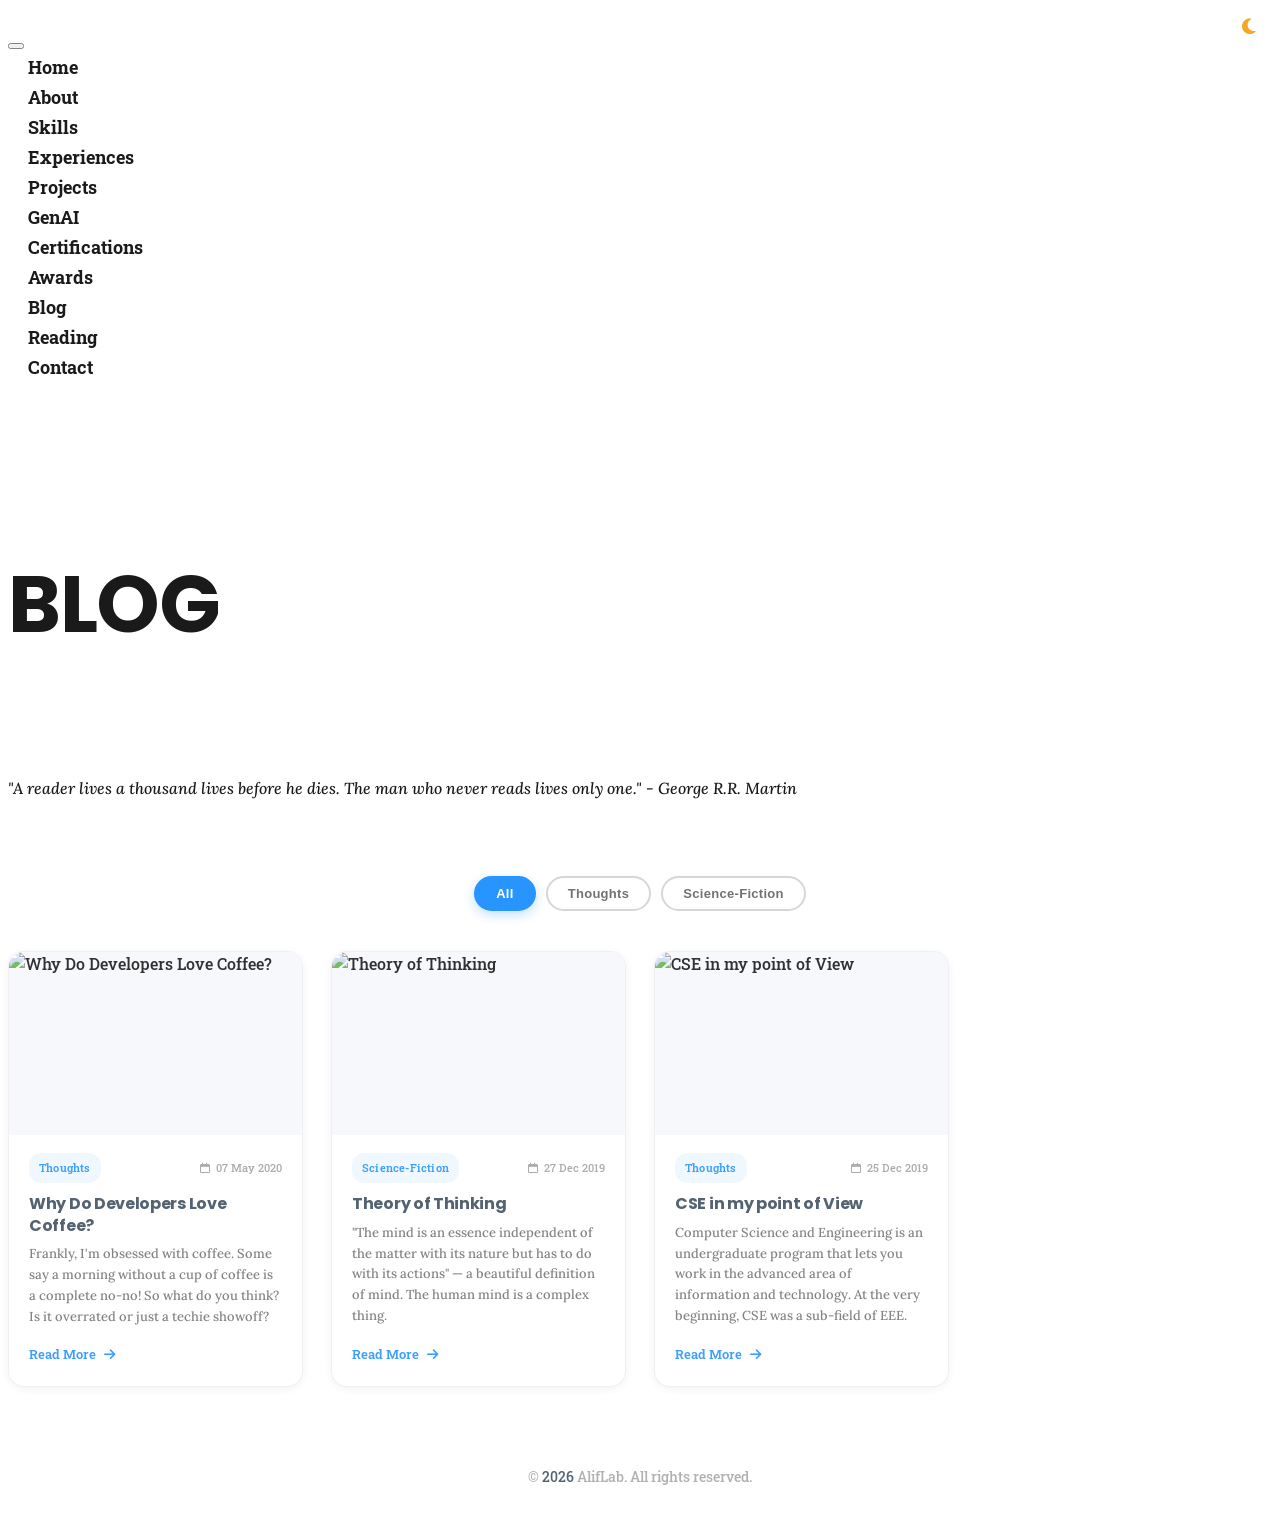
==== commit 425d7d7c: "Update navigation links in multiple blog and reading HTML files to change "Certificates" to "Certifi" ====
--- a/blog/index.html
+++ b/blog/index.html
@@ -86,7 +86,10 @@
                 <a class="nav-link" href="../index.html#mh-genai">GenAI</a>
               </li>
               <li class="nav-item">
-                <a class="nav-link" href="../index.html#mh-certificate">Certificates</a>
+                <a class="nav-link" href="../index.html#mh-certifications">Certifications</a>
+              </li>
+              <li class="nav-item">
+                <a class="nav-link" href="../index.html#mh-certificate">Awards</a>
               </li>
               <li class="nav-item">
                 <a class="nav-link active" href="#">Blog</a>
